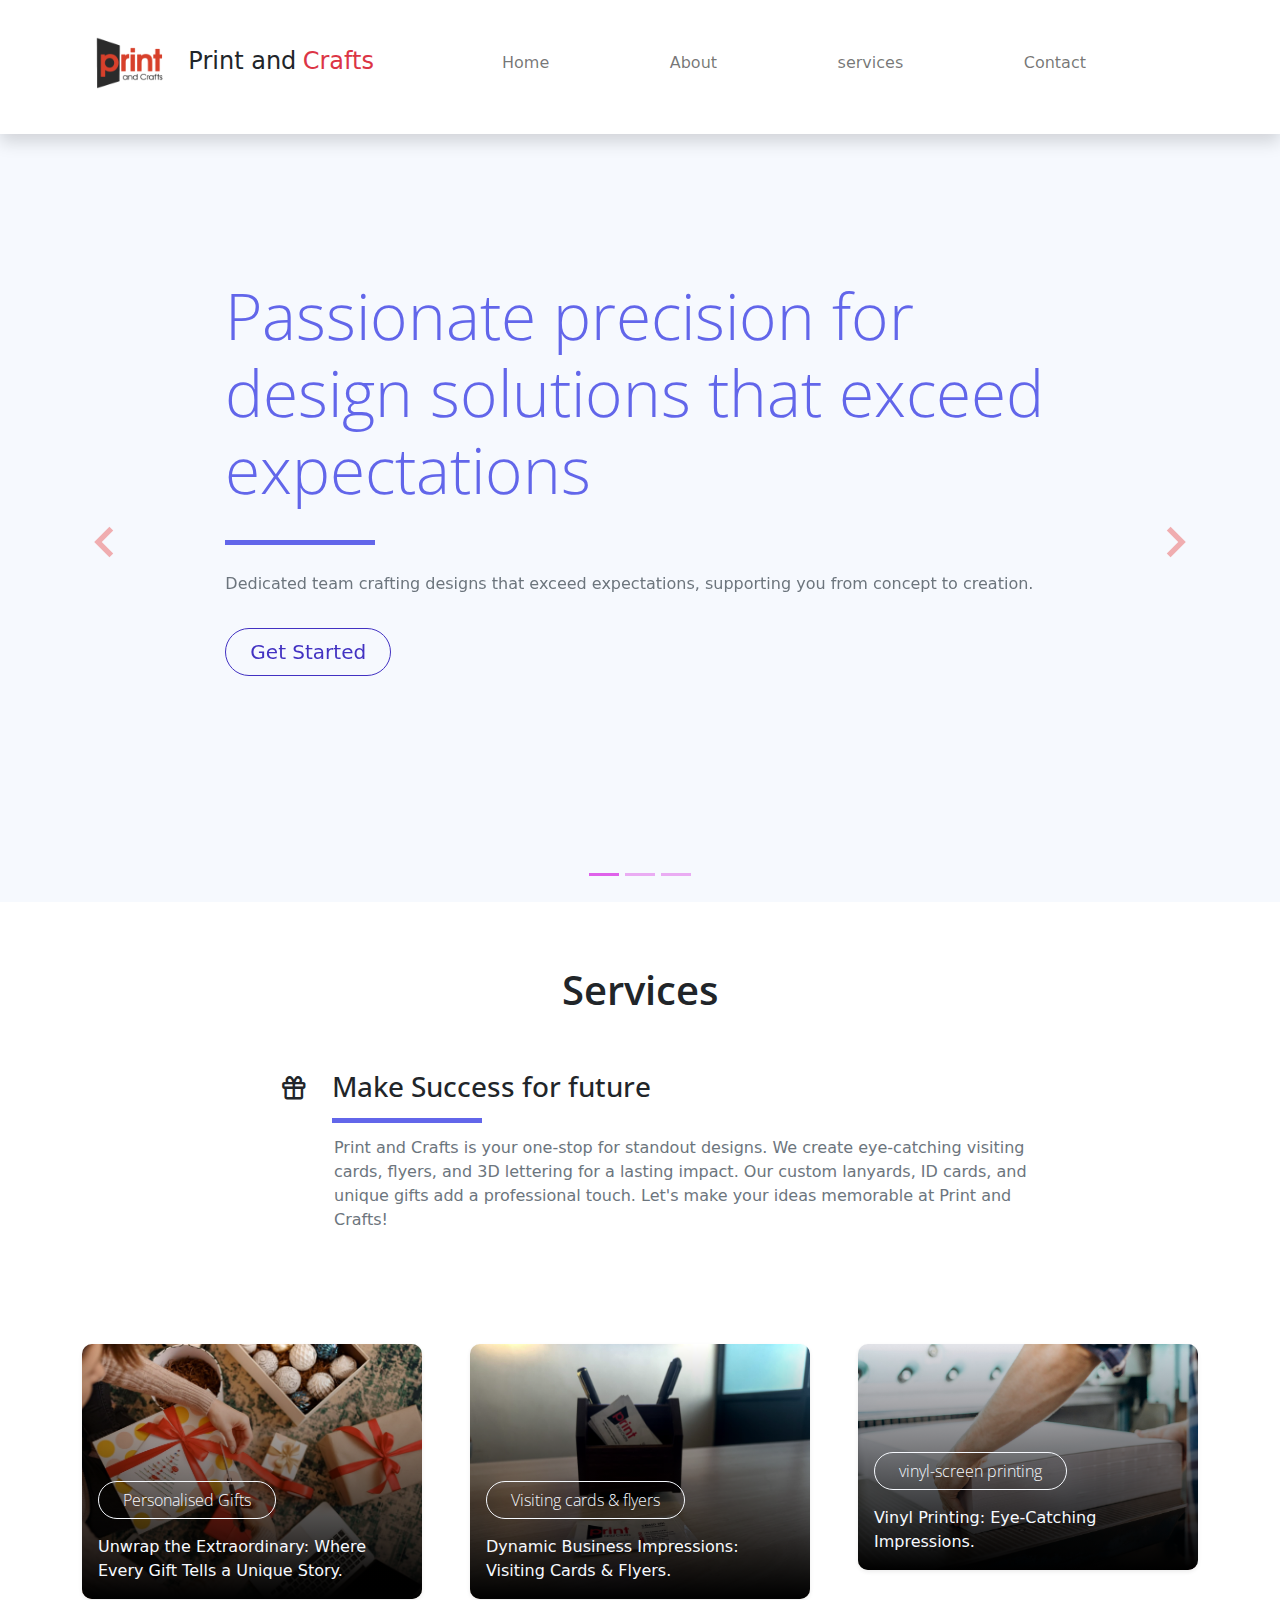
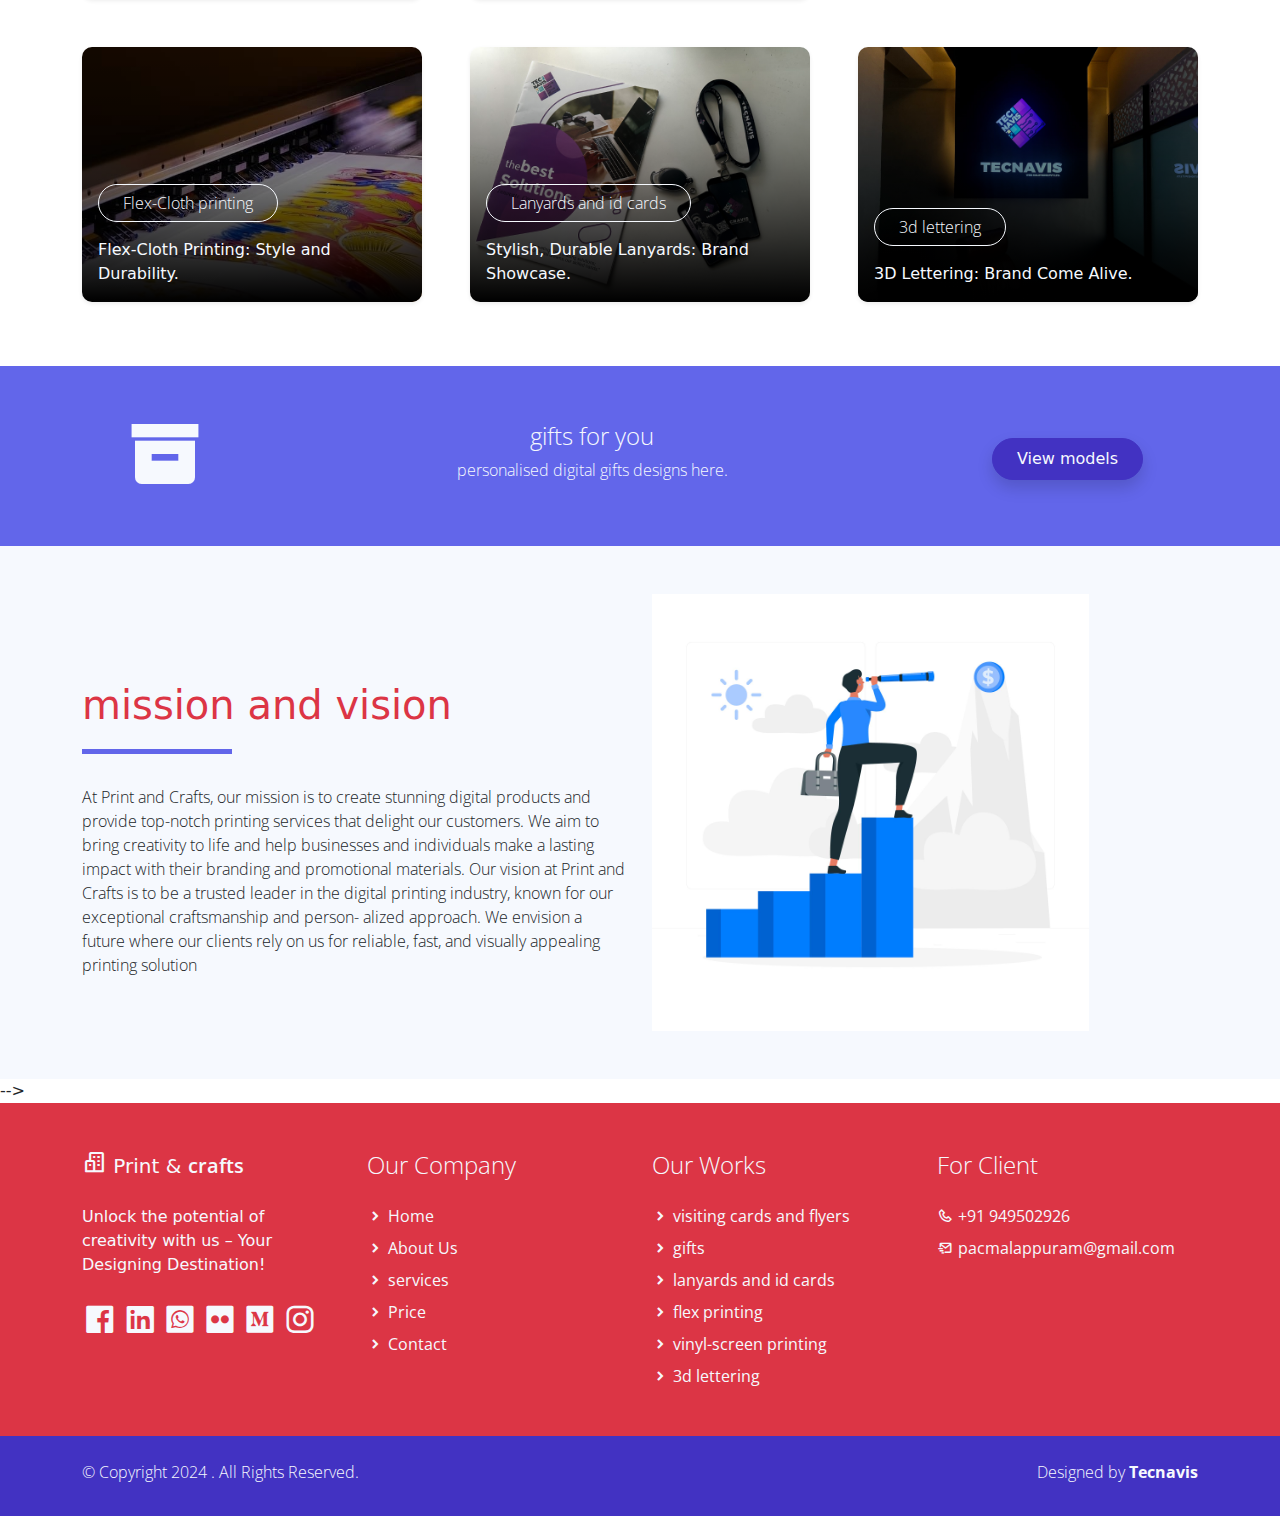
==== index.html @ a83382e6 "editz" ====
<!DOCTYPE html>
<html lang="en">

<head>
    <title>Purple Buzz HTML Template with Bootstrap 5 Beta 1</title>
    <meta charset="utf-8">
    <meta name="viewport" content="width=device-width, initial-scale=1">
    <link rel="apple-touch-icon" href="assets/img/apple-icon.png">
    <link rel="shortcut icon" type="image/x-icon" href="assets/img/favicon.ico">
    <!-- Load Require CSS -->
    <link href="assets/css/bootstrap.min.css" rel="stylesheet">
    <!-- Font CSS -->
    <link href="assets/css/boxicon.min.css" rel="stylesheet">
    <link href="https://fonts.googleapis.com/css2?family=Open+Sans:wght@300;400;600&display=swap" rel="stylesheet">
    <!-- Load Tempalte CSS -->
    <link rel="stylesheet" href="assets/css/templatemo.css">
    <!-- Custom CSS -->
    <link rel="stylesheet" href="assets/css/custom.css">
<!--
    
TemplateMo 561 Purple Buzz

https://templatemo.com/tm-561-purple-buzz

-->
</head>

<body>
    <!-- Header -->
    <nav id="main_nav" class="navbar navbar-expand-lg navbar-light bg-white shadow">
        <div class="container d-flex justify-content-between align-items-center">
            <a class="navbar-brand h1" href="index.html">
                <img src="./assets/img/logopc.png" width="100px">
                <span class="text-dark h4">Print and</span> <span class="text-danger h4">Crafts</span>
            </a>
            <button class="navbar-toggler border-0" type="button" data-bs-toggle="collapse" data-bs-target="#navbar-toggler-success" aria-controls="navbarSupportedContent" aria-expanded="false" aria-label="Toggle navigation">
                <span class="navbar-toggler-icon"></span>
            </button>

            <div class="align-self-center collapse navbar-collapse flex-fill  d-lg-flex justify-content-lg-between" id="navbar-toggler-success">
                <div class="flex-fill mx-xl-5 mb-2">
                    <ul class="nav navbar-nav d-flex justify-content-between mx-xl-5 text-center text-dark">
                        <li class="nav-item">
                            <a class="nav-link btn-outline-primary rounded-pill px-3" href="index.html">Home</a>
                        </li>
                        <li class="nav-item">
                            <a class="nav-link btn-outline-primary rounded-pill px-3" href="about.html">About</a>
                        </li>
                        <li class="nav-item">
                            <a class="nav-link btn-outline-primary rounded-pill px-3" href="work.html">services</a>
                        </li>
                        <!-- <li class="nav-item">
                            <a class="nav-link btn-outline-primary rounded-pill px-3" href="pricing.html">Pricing</a>
                        </li> -->
                        <li class="nav-item">
                            <a class="nav-link btn-outline-primary rounded-pill px-3" href="contact.html">Contact</a>
                        </li>
                    </ul>
                </div>
                <!-- <div class="navbar align-self-center d-flex">
                    <a class="nav-link" href="#"><i class='bx bx-bell bx-sm bx-tada-hover text-danger'></i></a>
                    <a class="nav-link" href="#"><i class='bx bx-cog bx-sm text-danger'></i></a>
                    <a class="nav-link" href="#"><i class='bx bx-user-circle bx-sm text-danger'></i></a>
                </div> -->
            </div>
        </div>
    </nav>
    <!-- Close Header -->


    <!-- Start Banner Hero -->
    <div class="banner-wrapper bg-light">
        <div id="index_banner" class="banner-vertical-center-index container-fluid pt-5">

            <!-- Start slider -->
            <div id="carouselExampleIndicators" class="carousel slide" data-bs-ride="carousel">
                <ol class="carousel-indicators">
                    <li data-bs-target="#carouselExampleIndicators" data-bs-slide-to="0" class="active"></li>
                    <li data-bs-target="#carouselExampleIndicators" data-bs-slide-to="1"></li>
                    <li data-bs-target="#carouselExampleIndicators" data-bs-slide-to="2"></li>
                </ol>
                <div class="carousel-inner">
                    <div class="carousel-item active">

                        <div class="py-5 row d-flex align-items-center">
                            <div class="banner-content col-lg-8 col-8 offset-2 m-lg-auto text-left py-5 pb-5">
                                <h1 class="banner-heading h1 text-secondary display-3 mb-0 pb-5 mx-0 px-0 light-300 typo-space-line">
                                    Passionate precision for design solutions that exceed expectations                              </h1>
                                <p class="banner-body text-muted py-3 mx-0 px-0">

                                    Dedicated team crafting designs that exceed expectations, supporting you from concept to creation.                              </p>
                                <a class="banner-button btn rounded-pill btn-outline-primary btn-lg px-4" href="#" role="button">Get Started</a>
                            </div>
                        </div>

                    </div>
                    <div class="carousel-item">

                        <div class="py-5 row d-flex align-items-center">
                            <div class="banner-content col-lg-8 col-8 offset-2 m-lg-auto text-left py-5 pb-5">
                                <h1 class="banner-heading h1 text-secondary display-3 mb-0 pb-3 mx-0 px-0 light-300">
                                    Welcome to Print and Crafts – Where Creativity Meets Precision!                                </h1>
                                <p class="banner-body text-muted py-3">
                                    Print and Crafts crafts visually appealing designs, including business essentials and unique items, with a touch of craftsmanship.
                                </p>
                                <a class="banner-button btn rounded-pill btn-outline-primary btn-lg px-4" href="#" role="button">Get Started</a>
                            </div>
                        </div>

                    </div>
                    <div class="carousel-item">

                        <div class="py-5 row d-flex align-items-center">
                            <div class="banner-content col-lg-8 col-8 offset-2 m-lg-auto text-left py-5 pb-5">
                                <h1 class="banner-heading h1 text-secondary display-3 mb-0 pb-3 mx-0 px-0 light-300">
                                    Unlock the potential of creativity with us – Your Designing Destination!                                </h1>
                                <p class="banner-body text-muted py-3">


                                    Step into a world of dimension with our stunning 3D lettering designs. Transform your signage and branding into works of art that capture attention.
                                    
                                </p>
                                <a class="banner-button btn rounded-pill btn-outline-primary btn-lg px-4" href="#" role="button">Get Started</a>
                            </div>
                        </div>

                    </div>
                </div>
                <a class="carousel-control-prev text-decoration-none" href="#carouselExampleIndicators" role="button" data-bs-slide="prev">
                    <i class='bx bx-chevron-left'></i>
                    <span class="visually-hidden">Previous</span>
                </a>
                <a class="carousel-control-next text-decoration-none" href="#carouselExampleIndicators" role="button" data-bs-slide="next">
                    <i class='bx bx-chevron-right'></i>
                    <span class="visually-hidden">Next</span>
                </a>
            </div>
            <!-- End slider -->

        </div>
    </div>
    <!-- End Banner Hero -->



    <!-- Start Service -->
    <section class="service-wrapper py-3">
        <div class="container-fluid pb-3">
            <div class="row">
                <h2 class="h2 text-center col-12 py-5 semi-bold-600">Services</h2>
                <div class="service-header col-2 col-lg-3 text-end light-300">
                    <i class='bx bx-gift h3 mt-1'></i>
                </div>
                <div class="service-heading col-10 col-lg-9 text-start float-end light-300">
                    <h2 class="h3 pb-4 typo-space-line">Make Success for future</h2>
                </div>
            </div>
            <p class="service-footer col-10 offset-2 col-lg-9 offset-lg-3 text-start pb-3 text-muted px-2">
                Print and Crafts is your one-stop for standout designs. We create eye-catching visiting cards, flyers, and 3D lettering for a lasting impact. Our custom
                 lanyards, ID cards, and unique gifts add a professional touch. Let's make your ideas memorable at Print and Crafts!
            </p>
        </div>

        <!-- <div class="service-tag py-5 bg-secondary">
            <div class="col-md-12">
                <ul class="nav d-flex justify-content-center">
                    <li class="nav-item mx-lg-4">
                        <a class="filter-btn nav-link btn-outline-primary active shadow rounded-pill text-light px-4 light-300 bg-danger" href="#" data-filter=".project">All</a>
                    </li>
                    <li class="nav-item mx-lg-4">
                        <a class="filter-btn nav-link btn-outline-primary rounded-pill text-light px-4 light-300" href="#" data-filter=".graphic">Graphics</a>
                    </li>
                    <li class="filter-btn nav-item mx-lg-4">
                        <a class="filter-btn nav-link btn-outline-primary rounded-pill text-light px-4 light-300" href="#" data-filter=".ui">UI/UX</a>
                    </li>
                    <li class="nav-item mx-lg-4">
                        <a class="filter-btn nav-link btn-outline-primary rounded-pill text-light px-4 light-300" href="#" data-filter=".branding">Branding</a>
                    </li>
                </ul>
            </div>
        </div> -->

    </section>

    <section class="container overflow-hidden py-5">
        <div class="row gx-5 gx-sm-3 gx-lg-5 gy-lg-5 gy-3 pb-3 projects">

            <!-- Start Recent Work -->
            <div class="col-xl-4 col-md-4 col-sm-6 project ui graphic">
                <a href="work.html" class="service-work card border-0 text-white shadow-sm overflow-hidden mx-5 m-sm-0">
                    <img class="card-img" src="./assets/img/gift (1).jpeg" alt="Card image">
                    <div class="service-work-vertical card-img-overlay d-flex align-items-end">
                        <div class="service-work-content text-left text-light">
                            <span class="btn btn-outline-light rounded-pill mb-lg-3 px-lg-4 light-300">Personalised Gifts</span>
                            <p class="card-text">
                                Unwrap the Extraordinary: Where Every Gift Tells a Unique Story.</p>
                        </div>
                    </div>
                </a>
            </div>
            
            <!-- End Recent Work -->

            <!-- Start Recent Work -->
            <div class="col-xl-4 col-md-4 col-sm-6 project ui graphic">
                <a href="work.html" class="service-work card border-0 text-white shadow-sm overflow-hidden mx-5 m-sm-0">
                    <img class="card-img" src="assets/img/abcd (1).jpeg" alt="Card image">
                    <div class="service-work-vertical card-img-overlay d-flex align-items-end">
                        <div class="service-work-content text-left text-light">
                            <span class="btn btn-outline-light rounded-pill mb-lg-3 px-lg-4 light-300">Visiting cards & flyers</span>
                            <p class="card-text">Dynamic Business Impressions: Visiting Cards & Flyers.</p>
                        </div>
                    </div>
                </a>
            </div>
            <!-- End Recent Work -->

            <!-- Start Recent Work -->
            <!-- End Recent Work -->

            <!-- Start Recent Work -->
            <div class="col-xl-4 col-md-4 col-sm-6 project ui graphic">
                <a href="work.html" class="service-work card border-0 text-white shadow-sm overflow-hidden mx-5 m-sm-0">
                    <img class="card-img" src="assets/img/man-working-printing-house-with-paper-paints.jpg" alt="Card image">
                    <div class="service-work-vertical card-img-overlay d-flex align-items-end">
                        <div class="service-work-content text-left text-light">
                            <span class="btn btn-outline-light rounded-pill mb-lg-3 px-lg-4 light-300">vinyl-screen printing</span>
                            <p class="card-text">Vinyl Printing: Eye-Catching Impressions.</p>
                        </div>
                    </div>
                </a>
            </div><!-- End Recent Work -->

            <!-- Start Recent Work -->
            <!-- <div class="col-xl-4 col-md-4 col-sm-6 project ui graphic">
                <a href="#" class="service-work card border-0 text-white shadow-sm overflow-hidden mx-5 m-sm-0">
                    <img class="card-img" src="./assets/img/services-05.jpg" alt="Card image">
                    <div class="service-work-vertical card-img-overlay d-flex align-items-end">
                        <div class="service-work-content text-left text-light">
                            <span class="btn btn-outline-light rounded-pill mb-lg-3 px-lg-4 light-300">Digtal Marketing</span>
                            <p class="card-text">Lorem ipsum dolor sit amet, consectetur adipisicing</p>
                        </div>
                    </div>
                </a>
            </div>End Recent Work -->

            <!-- Start Recent Work -->
            <div class="col-xl-4 col-md-4 col-sm-6 project branding">
                <a href="work.html" class="service-work card border-0 text-white shadow-sm overflow-hidden mx-5 m-sm-0">
                    <img class="card-img" src="./assets/img/gift (2).jpeg" alt="Card image">
                    <div class="service-work-vertical card-img-overlay d-flex align-items-end">
                        <div class="service-work-content text-left text-light">
                            <span class="btn btn-outline-light rounded-pill mb-lg-3 px-lg-4 light-300">Flex-Cloth printing</span>
                            <p class="card-text">Flex-Cloth Printing: Style and Durability.</p>
                        </div>
                    </div>
                </a>
            </div><!-- End Recent Work -->

            <!-- Start Recent Work -->
            <div class="col-xl-4 col-md-4 col-sm-6 project branding">
                <a href="work.html" class="service-work card border-0 text-white shadow-sm overflow-hidden mx-5 m-sm-0">
                    <img class="card-img" src="assets/img/abcd (3).jpeg" alt="Card image">
                    <div class="service-work-vertical card-img-overlay d-flex align-items-end">
                        <div class="service-work-content text-left text-light">
                            <span class="btn btn-outline-light rounded-pill mb-lg-3 px-lg-4 light-300">Lanyards and id cards</span>
                            <p class="card-text">Stylish, Durable Lanyards: Brand Showcase.</p>
                        </div>
                    </div>
                </a>
            </div><!-- End Recent Work -->

            <!-- Start Recent Work -->
            <div class="col-xl-4 col-md-4 col-sm-6 project ui graphic branding">
                <a href="work.html" class="service-work card border-0 text-white shadow-sm overflow-hidden mx-5 m-sm-0">
                    <img class="card-img" src="./assets/img/abcd (2).jpeg" alt="Card image">
                    <div class="service-work-vertical card-img-overlay d-flex align-items-end">
                        <div class="service-work-content text-left text-light">
                            <span class="btn btn-outline-light rounded-pill mb-lg-3 px-lg-4 light-300">3d lettering</span>
                            <p class="card-text">3D Lettering: Brand Come Alive.</p>
                        </div>
                    </div>
                </a>
            </div><!-- End Recent Work -->

        </div>
    </section>
    <!-- End Service -->






    <!-- Start View Work -->
  <section class="bg-secondary">
        <div class="container py-5">
            <div class="row d-flex justify-content-center text-center">
                <div class="col-lg-2 col-12 text-light align-items-center">
           
                    <i class='display-1 bx bxs-box bx-lg'></i>
                </div>
                <div class="col-lg-7 col-12 text-light pt-2">
                    <h3 class="h4 light-300">gifts for you</h3>
                    <p class="light-300">personalised digital gifts designs here.</p>
                </div>
                <div class="col-lg-3 col-12 pt-4">
                    <a href="#" class="btn btn-primary rounded-pill btn-block shadow px-4 py-2">View models</a>
                </div>
            </div>
        </div>
    </section>
    
 <!-- Start Banner Hero -->
 <section class="bg-light w-100">
    <div class="container">
        <div class="row d-flex align-items-center py-5">
            <div class="col-lg-6 text-start">
                <h1 class="h2 py-5 text-danger typo-space-line">mission and vision</h1>
                <p class="light-300">
                    At Print and Crafts, our mission is to create stunning digital products and provide top-notch printing services that delight our customers.
                    We aim to bring creativity to life and help businesses and individuals make a lasting impact with their branding and promotional materials.
                    Our vision at Print and Crafts is to be a trusted leader in the digital printing industry, known for our exceptional craftsmanship and person-
                    alized approach. We envision a future where our clients rely on us for reliable, fast, and visually appealing printing solution                </p>
            </div>
            <div class="col-lg-6">
                <img src="./assets/img/5899209.jpg" width="80%">
            </div>
        </div>
    </div>
</section>
<!-- End Banner Hero -->

    <!-- Start Recent Work
    <section class="py-5 mb-5">
        <div class="container">
            <div class="recent-work-header row text-center pb-5">
                <h2 class="col-md-6 m-auto h2 semi-bold-600 py-5">Recent Works</h2>
            </div>
            <div class="row gy-5 g-lg-5 mb-4">

                <!-- Start Recent Work -->
                <!-- <div class="col-md-4 mb-3">
                    <a href="#" class="recent-work card border-0 shadow-lg overflow-hidden">
                        <img class="recent-work-img card-img" src="./assets/img/recent-work-01.jpg" alt="Card image">
                        <div class="recent-work-vertical card-img-overlay d-flex align-items-end">
                            <div class="recent-work-content text-start mb-3 ml-3 text-dark">
                                <h3 class="card-title light-300">Social Media</h3>
                                <p class="card-text">Ullamco laboris nisi ut aliquip ex</p>
                            </div>
                        </div>
                    </a>
                </div>End Recent Work --> -->

                <!-- Start Recent Work -->
                <!-- <div class="col-md-4 mb-3">
                    <a href="#" class="recent-work card border-0 shadow-lg overflow-hidden">
                        <img class="recent-work-img card-img" src="./assets/img/recent-work-02.jpg" alt="Card image">
                        <div class="recent-work-vertical card-img-overlay d-flex align-items-end">
                            <div class="recent-work-content text-start mb-3 ml-3 text-dark">
                                <h3 class="card-title light-300">Web Marketing</h3>
                                <p class="card-text">Psum officia anim id est laborum.</p>
                            </div>
                        </div>
                    </a>
                </div>End Recent Work -->

                <!-- Start Recent Work -->
                <!-- <div class="col-md-4 mb-3">
                    <a href="#" class="recent-work card border-0 shadow-lg overflow-hidden">
                        <img class="recent-work-img card-img" src="./assets/img/recent-work-03.jpg" alt="Card image">
                        <div class="recent-work-vertical card-img-overlay d-flex align-items-end">
                            <div class="recent-work-content text-start mb-3 ml-3 text-dark">
                                <h3 class="card-title light-300">R & D</h3>
                                <p class="card-text">Sum dolor sit consencutur</p>
                            </div>
                        </div>
                    </a>
                </div>End Recent Work -->

                <!-- Start Recent Work -->
                <!-- <div class="col-md-4 mb-3">
                    <a href="#" class="recent-work card border-0 shadow-lg overflow-hidden">
                        <img class="recent-work-img card-img" src="./assets/img/recent-work-04.jpg" alt="Card image">
                        <div class="recent-work-vertical card-img-overlay d-flex align-items-end">
                            <div class="recent-work-content text-start mb-3 ml-3 text-dark">
                                <h3 class="card-title light-300">Public Relation</h3>
                                <p class="card-text">Lorem ipsum dolor sit amet</p>
                            </div>
                        </div>
                    </a>
                </div>End Recent Work -->

                <!-- Start Recent Work -->
                <!-- <div class="col-md-4 mb-3">
                    <a href="#" class="recent-work card border-0 shadow-lg overflow-hidden">
                        <img class="recent-work-img card-img" src="./assets/img/recent-work-05.jpg" alt="Card image">
                        <div class="recent-work-vertical card-img-overlay d-flex align-items-end">
                            <div class="recent-work-content text-start mb-3 ml-3 text-dark">
                                <h3 class="card-title light-300">Branding</h3>
                                <p class="card-text">Put enim ad minim veniam</p>
                            </div>
                        </div>
                    </a>
                </div><!-- End Recent Work -->

                <!-- Start Recent Work -->
                <!-- <div class="col-md-4 mb-3">
                    <a href="#" class="recent-work card border-0 shadow-lg overflow-hidden">
                        <img class="recent-work-img card-img" src="./assets/img/recent-work-06.jpg" alt="Card image">
                        <div class="recent-work-vertical card-img-overlay d-flex align-items-end">
                            <div class="recent-work-content text-start mb-3 ml-3 text-dark">
                                <h3 class="card-title light-300">Creative Design</h3>
                                <p class="card-text">Mollit anim id est laborum.</p>
                            </div>
                        </div>
                    </a>
                </div>End Recent Work -->

            </div>
        </div>
    </section> 
    <!-- End Recent Work -->



    <!-- Start Footer -->
    <footer class="bg-danger pt-4">
        <div class="container">
            <div class="row py-4">

                <div class="col-lg-3 col-12 align-left">
                    <a class="navbar-brand" href="index.html">
                        <i class='bx bx-buildings bx-sm text-light'></i>
                        <span class="text-light h5">Print &</span> <span class="text-light h5 semi-bold-600">crafts</span>
                    </a>
                    <p class="text-light my-lg-4 my-2">
                      
Unlock the potential of creativity with us – Your Designing Destination!
                    </p>
                    <ul class="list-inline footer-icons light-300">
                        <li class="list-inline-item m-0">
                            <a class="text-light" target="_blank" href="http://facebook.com/">
                                <i class='bx bxl-facebook-square bx-md'></i>
                            </a>
                        </li>
                        <li class="list-inline-item m-0">
                            <a class="text-light" target="_blank" href="https://www.linkedin.com/">
                                <i class='bx bxl-linkedin-square bx-md'></i>
                            </a>
                        </li>
                        <li class="list-inline-item m-0">
                            <a class="text-light" target="_blank" href="https://www.whatsapp.com/">
                                <i class='bx bxl-whatsapp-square bx-md'></i>
                            </a>
                        </li>
                        <li class="list-inline-item m-0">
                            <a class="text-light" target="_blank" href="https://www.flickr.com/">
                                <i class='bx bxl-flickr-square bx-md'></i>
                            </a>
                        </li>
                        <li class="list-inline-item m-0">
                            <a class="text-light" target="_blank" href="https://www.medium.com/">
                                <i class='bx bxl-medium-square bx-md' ></i>
                            </a>
                        </li>
                        <li class="list-inline-item m-0">
                            <a class="text-light" target="_blank" href="https://www.instagram.com/printandcrafts9495?igsh=MTloOHhqdGtsdGpubg==">
                                <i class='bx bxl-instagram bx-md'></i>
                            </a>
                        </li>
                    </ul>
                </div>

                <div class="col-lg-3 col-md-4 my-sm-0 mt-4">
                    <h3 class="h4 pb-lg-3 text-light light-300">Our Company</h2>
                        <ul class="list-unstyled text-light light-300">
                            <li class="pb-2">
                                <i class='bx-fw bx bxs-chevron-right bx-xs'></i><a class="text-decoration-none text-light" href="index.html">Home</a>
                            </li>
                            <li class="pb-2">
                                <i class='bx-fw bx bxs-chevron-right bx-xs'></i><a class="text-decoration-none text-light py-1" href="about.html">About Us</a>
                            </li>
                            <li class="pb-2">
                                <i class='bx-fw bx bxs-chevron-right bx-xs'></i><a class="text-decoration-none text-light py-1" href="work.html">services</a>
                            </li>
                            <li class="pb-2">
                                <i class='bx-fw bx bxs-chevron-right bx-xs'></i></i><a class="text-decoration-none text-light py-1" href="pricing.html">Price</a>
                            </li>
                            <li class="pb-2">
                                <i class='bx-fw bx bxs-chevron-right bx-xs'></i><a class="text-decoration-none text-light py-1" href="contact.html">Contact</a>
                            </li>
                        </ul>
                </div>

                <div class="col-lg-3 col-md-4 my-sm-0 mt-4">
                    <h2 class="h4 pb-lg-3 text-light light-300">Our Works</h2>
                    <ul class="list-unstyled text-light light-300">
                        <li class="pb-2">
                            <i class='bx-fw bx bxs-chevron-right bx-xs'></i><a class="text-decoration-none text-light py-1" href="#">visiting cards and flyers</a>
                        </li>
                        <li class="pb-2">
                            <i class='bx-fw bx bxs-chevron-right bx-xs'></i><a class="text-decoration-none text-light py-1" href="#">gifts </a>
                        </li>
                        <li class="pb-2">
                            <i class='bx-fw bx bxs-chevron-right bx-xs'></i><a class="text-decoration-none text-light py-1" href="#">lanyards and id cards</a>
                        </li>
                        <li class="pb-2">
                            <i class='bx-fw bx bxs-chevron-right bx-xs'></i><a class="text-decoration-none text-light py-1" href="#">flex printing</a>
                        </li>
                        <li class="pb-2">
                            <i class='bx-fw bx bxs-chevron-right bx-xs'></i><a class="text-decoration-none text-light py-1" href="#">vinyl-screen printing</a>
                        </li>
                        <li class="pb-2">
                            <i class='bx-fw bx bxs-chevron-right bx-xs'></i><a class="text-decoration-none text-light py-1" href="#">3d lettering</a>
                        </li>
                    </ul>
                </div>

                <div class="col-lg-3 col-md-4 my-sm-0 mt-4">
                    <h2 class="h4 pb-lg-3 text-light light-300">For Client</h2>
                    <ul class="list-unstyled text-light light-300">
                        <li class="pb-2">
                            <i class='bx-fw bx bx-phone bx-xs'></i><a class="text-decoration-none text-light py-1" href="tel:010-020-0340">+91 949502926</a>
                        </li>
                        <li class="pb-2">
                            <i class='bx-fw bx bx-mail-send bx-xs'></i><a class="text-decoration-none text-light py-1" href="mailto:info@company.com">pacmalappuram@gmail.com</a>
                        </li>
                    </ul>
                </div>

            </div>
        </div>

        <div class="w-100 bg-primary py-3">
            <div class="container">
                <div class="row pt-2">
                    <div class="col-lg-6 col-sm-12">
                        <p class="text-lg-start text-center text-light light-300">
                            © Copyright 2024 . All Rights Reserved.
                        </p>
                    </div>
                    <div class="col-lg-6 col-sm-12">
                        <p class="text-lg-end text-center text-light light-300">
                            Designed by <a rel="sponsored" class="text-decoration-none text-light" href="https://www.tecnavis.com/" target="_blank"><strong>Tecnavis</strong></a>
                        </p>
                    </div>
                </div>
            </div>
        </div>

    </footer>
    <!-- End Footer -->


    <!-- Bootstrap -->
    <script src="assets/js/bootstrap.bundle.min.js"></script>
    <!-- Load jQuery require for isotope -->
    <script src="assets/js/jquery.min.js"></script>
    <!-- Isotope -->
    <script src="assets/js/isotope.pkgd.js"></script>
    <!-- Page Script -->
    <script>
        $(window).load(function() {
            // init Isotope
            var $projects = $('.projects').isotope({
                itemSelector: '.project',
                layoutMode: 'fitRows'
            });
            $(".filter-btn").click(function() {
                var data_filter = $(this).attr("data-filter");
                $projects.isotope({
                    filter: data_filter
                });
                $(".filter-btn").removeClass("active");
                $(".filter-btn").removeClass("shadow");
                $(this).addClass("active");
                $(this).addClass("shadow");
                return false;
            });
        });
    </script>
    <!-- Templatemo -->
    <script src="assets/js/templatemo.js"></script>
    <!-- Custom -->
    <script src="assets/js/custom.js"></script>

</body>

</html>
---- assets/css/boxicon.min.css ----
@font-face{font-family:'boxicons';font-weight:normal;font-style:normal;src:url('../fonts/boxicons.eot');src:url('../fonts/boxicons.eot') format('embedded-opentype'),url('../fonts/boxicons.woff2') format('woff2'),url('../fonts/boxicons.woff') format('woff'),url('../fonts/boxicons.ttf') format('truetype'),url('../fonts/boxicons.svg?#boxicons') format('svg')}.bx{font-family:'boxicons'!important;font-weight:normal;font-style:normal;font-variant:normal;line-height:1;display:inline-block;text-transform:none;speak:none;-webkit-font-smoothing:antialiased;-moz-osx-font-smoothing:grayscale}.bx-ul{margin-left:2em;padding-left:0;list-style:none}.bx-ul>li{position:relative}.bx-ul .bx{font-size:inherit;line-height:inherit;position:absolute;left:-2em;width:2em;text-align:center}@-webkit-keyframes spin{0%{-webkit-transform:rotate(0);transform:rotate(0)}100%{-webkit-transform:rotate(359deg);transform:rotate(359deg)}}@keyframes spin{0%{-webkit-transform:rotate(0);transform:rotate(0)}100%{-webkit-transform:rotate(359deg);transform:rotate(359deg)}}@-webkit-keyframes burst{0%{-webkit-transform:scale(1);transform:scale(1);opacity:1}90%{-webkit-transform:scale(1.5);transform:scale(1.5);opacity:0}}@keyframes burst{0%{-webkit-transform:scale(1);transform:scale(1);opacity:1}90%{-webkit-transform:scale(1.5);transform:scale(1.5);opacity:0}}@-webkit-keyframes flashing{0%{opacity:1}45%{opacity:0}90%{opacity:1}}@keyframes flashing{0%{opacity:1}45%{opacity:0}90%{opacity:1}}@-webkit-keyframes fade-left{0%{-webkit-transform:translateX(0);transform:translateX(0);opacity:1}75%{-webkit-transform:translateX(-20px);transform:translateX(-20px);opacity:0}}@keyframes fade-left{0%{-webkit-transform:translateX(0);transform:translateX(0);opacity:1}75%{-webkit-transform:translateX(-20px);transform:translateX(-20px);opacity:0}}@-webkit-keyframes fade-right{0%{-webkit-transform:translateX(0);transform:translateX(0);opacity:1}75%{-webkit-transform:translateX(20px);transform:translateX(20px);opacity:0}}@keyframes fade-right{0%{-webkit-transform:translateX(0);transform:translateX(0);opacity:1}75%{-webkit-transform:translateX(20px);transform:translateX(20px);opacity:0}}@-webkit-keyframes fade-up{0%{-webkit-transform:translateY(0);transform:translateY(0);opacity:1}75%{-webkit-transform:translateY(-20px);transform:translateY(-20px);opacity:0}}@keyframes fade-up{0%{-webkit-transform:translateY(0);transform:translateY(0);opacity:1}75%{-webkit-transform:translateY(-20px);transform:translateY(-20px);opacity:0}}@-webkit-keyframes fade-down{0%{-webkit-transform:translateY(0);transform:translateY(0);opacity:1}75%{-webkit-transform:translateY(20px);transform:translateY(20px);opacity:0}}@keyframes fade-down{0%{-webkit-transform:translateY(0);transform:translateY(0);opacity:1}75%{-webkit-transform:translateY(20px);transform:translateY(20px);opacity:0}}@-webkit-keyframes tada{from{-webkit-transform:scale3d(1,1,1);transform:scale3d(1,1,1)}10%,20%{-webkit-transform:scale3d(.95,.95,.95) rotate3d(0,0,1,-10deg);transform:scale3d(.95,.95,.95) rotate3d(0,0,1,-10deg)}30%,50%,70%,90%{-webkit-transform:scale3d(1,1,1) rotate3d(0,0,1,10deg);transform:scale3d(1,1,1) rotate3d(0,0,1,10deg)}40%,60%,80%{-webkit-transform:scale3d(1,1,1) rotate3d(0,0,1,-10deg);transform:scale3d(1,1,1) rotate3d(0,0,1,-10deg)}to{-webkit-transform:scale3d(1,1,1);transform:scale3d(1,1,1)}}@keyframes tada{from{-webkit-transform:scale3d(1,1,1);transform:scale3d(1,1,1)}10%,20%{-webkit-transform:scale3d(.95,.95,.95) rotate3d(0,0,1,-10deg);transform:scale3d(.95,.95,.95) rotate3d(0,0,1,-10deg)}30%,50%,70%,90%{-webkit-transform:scale3d(1,1,1) rotate3d(0,0,1,10deg);transform:scale3d(1,1,1) rotate3d(0,0,1,10deg)}40%,60%,80%{-webkit-transform:rotate3d(0,0,1,-10deg);transform:rotate3d(0,0,1,-10deg)}to{-webkit-transform:scale3d(1,1,1);transform:scale3d(1,1,1)}}.bx-spin{-webkit-animation:spin 2s linear infinite;animation:spin 2s linear infinite}.bx-spin-hover:hover{-webkit-animation:spin 2s linear infinite;animation:spin 2s linear infinite}.bx-tada{-webkit-animation:tada 1.5s ease infinite;animation:tada 1.5s ease infinite}.bx-tada-hover:hover{-webkit-animation:tada 1.5s ease infinite;animation:tada 1.5s ease infinite}.bx-flashing{-webkit-animation:flashing 1.5s infinite linear;animation:flashing 1.5s infinite linear}.bx-flashing-hover:hover{-webkit-animation:flashing 1.5s infinite linear;animation:flashing 1.5s infinite linear}.bx-burst{-webkit-animation:burst 1.5s infinite linear;animation:burst 1.5s infinite linear}.bx-burst-hover:hover{-webkit-animation:burst 1.5s infinite linear;animation:burst 1.5s infinite linear}.bx-fade-up{-webkit-animation:fade-up 1.5s infinite linear;animation:fade-up 1.5s infinite linear}.bx-fade-up-hover:hover{-webkit-animation:fade-up 1.5s infinite linear;animation:fade-up 1.5s infinite linear}.bx-fade-down{-webkit-animation:fade-down 1.5s infinite linear;animation:fade-down 1.5s infinite linear}.bx-fade-down-hover:hover{-webkit-animation:fade-down 1.5s infinite linear;animation:fade-down 1.5s infinite linear}.bx-fade-left{-webkit-animation:fade-left 1.5s infinite linear;animation:fade-left 1.5s infinite linear}.bx-fade-left-hover:hover{-webkit-animation:fade-left 1.5s infinite linear;animation:fade-left 1.5s infinite linear}.bx-fade-right{-webkit-animation:fade-right 1.5s infinite linear;animation:fade-right 1.5s infinite linear}.bx-fade-right-hover:hover{-webkit-animation:fade-right 1.5s infinite linear;animation:fade-right 1.5s infinite linear}.bx-xs{font-size:1rem!important}.bx-sm{font-size:1.55rem!important}.bx-md{font-size:2.25rem!important}.bx-fw{font-size:1.2857142857em;line-height:.8em;width:1.2857142857em;height:.8em;margin-top:-.2em!important;vertical-align:middle}.bx-lg{font-size:3.0!important}.bx-pull-left{float:left;margin-right:.3em!important}.bx-pull-right{float:right;margin-left:.3em!important}.bx-rotate-90{transform:rotate(90deg);-ms-filter:'progid:DXImageTransform.Microsoft.BasicImage(rotation=1)'}.bx-rotate-180{transform:rotate(180deg);-ms-filter:'progid:DXImageTransform.Microsoft.BasicImage(rotation=2)'}.bx-rotate-270{transform:rotate(270deg);-ms-filter:'progid:DXImageTransform.Microsoft.BasicImage(rotation=3)'}.bx-flip-horizontal{transform:scaleX(-1);-ms-filter:'progid:DXImageTransform.Microsoft.BasicImage(rotation=0,mirror=1)'}.bx-flip-vertical{transform:scaleY(-1);-ms-filter:'progid:DXImageTransform.Microsoft.BasicImage(rotation=2,mirror=1)'}.bx-border{padding:.25em;border:.07em solid rgba(0,0,0,.1);border-radius:.25em}.bx-border-circle{padding:.25em;border:.07em solid rgba(0,0,0,.1);border-radius:50%}.bx-abacus:before{content:"\e900"}.bx-accessibility:before{content:"\e901"}.bx-add-to-queue:before{content:"\e902"}.bx-adjust:before{content:"\e903"}.bx-alarm:before{content:"\e904"}.bx-alarm-add:before{content:"\e905"}.bx-alarm-exclamation:before{content:"\e906"}.bx-alarm-off:before{content:"\e907"}.bx-alarm-snooze:before{content:"\e908"}.bx-album:before{content:"\e909"}.bx-align-justify:before{content:"\e90a"}.bx-align-left:before{content:"\e90b"}.bx-align-middle:before{content:"\e90c"}.bx-align-right:before{content:"\e90d"}.bx-analyse:before{content:"\e90e"}.bx-anchor:before{content:"\e90f"}.bx-angry:before{content:"\e910"}.bx-aperture:before{content:"\e911"}.bx-arch:before{content:"\e912"}.bx-archive:before{content:"\e913"}.bx-archive-in:before{content:"\e914"}.bx-archive-out:before{content:"\e915"}.bx-area:before{content:"\e916"}.bx-arrow-back:before{content:"\e917"}.bx-arrow-from-bottom:before{content:"\e918"}.bx-arrow-from-left:before{content:"\e919"}.bx-arrow-from-right:before{content:"\e91a"}.bx-arrow-from-top:before{content:"\e91b"}.bx-arrow-to-bottom:before{content:"\e91c"}.bx-arrow-to-left:before{content:"\e91d"}.bx-arrow-to-right:before{content:"\e91e"}.bx-arrow-to-top:before{content:"\e91f"}.bx-at:before{content:"\e920"}.bx-atom:before{content:"\e921"}.bx-award:before{content:"\e922"}.bx-badge:before{content:"\e923"}.bx-badge-check:before{content:"\e924"}.bx-ball:before{content:"\e925"}.bx-band-aid:before{content:"\e926"}.bx-bar-chart:before{content:"\e927"}.bx-bar-chart-alt:before{content:"\e928"}.bx-bar-chart-alt-2:before{content:"\e929"}.bx-bar-chart-square:before{content:"\e92a"}.bx-barcode:before{content:"\e92b"}.bx-barcode-reader:before{content:"\e92c"}.bx-baseball:before{content:"\e92d"}.bx-basket:before{content:"\e92e"}.bx-basketball:before{content:"\e92f"}.bx-bath:before{content:"\e930"}.bx-battery:before{content:"\e931"}.bx-bed:before{content:"\e932"}.bx-been-here:before{content:"\e933"}.bx-beer:before{content:"\e934"}.bx-bell:before{content:"\e935"}.bx-bell-minus:before{content:"\e936"}.bx-bell-off:before{content:"\e937"}.bx-bell-plus:before{content:"\e938"}.bx-bible:before{content:"\e939"}.bx-bitcoin:before{content:"\e93a"}.bx-blanket:before{content:"\e93b"}.bx-block:before{content:"\e93c"}.bx-bluetooth:before{content:"\e93d"}.bx-body:before{content:"\e93e"}.bx-bold:before{content:"\e93f"}.bx-bolt-circle:before{content:"\e940"}.bx-bomb:before{content:"\e941"}.bx-bone:before{content:"\e942"}.bx-bong:before{content:"\e943"}.bx-book:before{content:"\e944"}.bx-book-add:before{content:"\e945"}.bx-book-alt:before{content:"\e946"}.bx-book-bookmark:before{content:"\e947"}.bx-book-content:before{content:"\e948"}.bx-book-heart:before{content:"\e949"}.bx-bookmark:before{content:"\e94a"}.bx-bookmark-alt:before{content:"\e94b"}.bx-bookmark-alt-minus:before{content:"\e94c"}.bx-bookmark-alt-plus:before{content:"\e94d"}.bx-bookmark-heart:before{content:"\e94e"}.bx-bookmark-minus:before{content:"\e94f"}.bx-bookmark-plus:before{content:"\e950"}.bx-bookmarks:before{content:"\e951"}.bx-book-open:before{content:"\e952"}.bx-book-reader:before{content:"\e953"}.bx-border-all:before{content:"\e954"}.bx-border-bottom:before{content:"\e955"}.bx-border-inner:before{content:"\e956"}.bx-border-left:before{content:"\e957"}.bx-border-none:before{content:"\e958"}.bx-border-outer:before{content:"\e959"}.bx-border-radius:before{content:"\e95a"}.bx-border-right:before{content:"\e95b"}.bx-border-top:before{content:"\e95c"}.bx-bot:before{content:"\e95d"}.bx-bowling-ball:before{content:"\e95e"}.bx-box:before{content:"\e95f"}.bx-bracket:before{content:"\e960"}.bx-braille:before{content:"\e961"}.bx-brain:before{content:"\e962"}.bx-briefcase:before{content:"\e963"}.bx-briefcase-alt:before{content:"\e964"}.bx-briefcase-alt-2:before{content:"\e965"}.bx-brightness:before{content:"\e966"}.bx-brightness-half:before{content:"\e967"}.bx-broadcast:before{content:"\e968"}.bx-brush:before{content:"\e969"}.bx-brush-alt:before{content:"\e96a"}.bx-bug:before{content:"\e96b"}.bx-bug-alt:before{content:"\e96c"}.bx-building:before{content:"\e96d"}.bx-building-house:before{content:"\e96e"}.bx-buildings:before{content:"\e96f"}.bx-bulb:before{content:"\e970"}.bx-bullseye:before{content:"\e971"}.bx-buoy:before{content:"\e972"}.bx-bus:before{content:"\e973"}.bx-bus-school:before{content:"\e974"}.bx-cabinet:before{content:"\e975"}.bx-cake:before{content:"\e976"}.bx-calculator:before{content:"\e977"}.bx-calendar:before{content:"\e978"}.bx-calendar-alt:before{content:"\e979"}.bx-calendar-check:before{content:"\e97a"}.bx-calendar-edit:before{content:"\e97b"}.bx-calendar-event:before{content:"\e97c"}.bx-calendar-exclamation:before{content:"\e97d"}.bx-calendar-heart:before{content:"\e97e"}.bx-calendar-minus:before{content:"\e97f"}.bx-calendar-plus:before{content:"\e980"}.bx-calendar-star:before{content:"\e981"}.bx-calendar-week:before{content:"\e982"}.bx-calendar-x:before{content:"\e983"}.bx-camera:before{content:"\e984"}.bx-camera-home:before{content:"\e985"}.bx-camera-movie:before{content:"\e986"}.bx-camera-off:before{content:"\e987"}.bx-capsule:before{content:"\e988"}.bx-captions:before{content:"\e989"}.bx-car:before{content:"\e98a"}.bx-card:before{content:"\e98b"}.bx-caret-down:before{content:"\e98c"}.bx-caret-down-circle:before{content:"\e98d"}.bx-caret-down-square:before{content:"\e98e"}.bx-caret-left:before{content:"\e98f"}.bx-caret-left-circle:before{content:"\e990"}.bx-caret-left-square:before{content:"\e991"}.bx-caret-right:before{content:"\e992"}.bx-caret-right-circle:before{content:"\e993"}.bx-caret-right-square:before{content:"\e994"}.bx-caret-up:before{content:"\e995"}.bx-caret-up-circle:before{content:"\e996"}.bx-caret-up-square:before{content:"\e997"}.bx-carousel:before{content:"\e998"}.bx-cart:before{content:"\e999"}.bx-cart-alt:before{content:"\e99a"}.bx-cast:before{content:"\e99b"}.bx-category:before{content:"\e99c"}.bx-category-alt:before{content:"\e99d"}.bx-cctv:before{content:"\e99e"}.bx-certification:before{content:"\e99f"}.bx-chair:before{content:"\e9a0"}.bx-chalkboard:before{content:"\e9a1"}.bx-chart:before{content:"\e9a2"}.bx-chat:before{content:"\e9a3"}.bx-check:before{content:"\e9a4"}.bx-checkbox:before{content:"\e9a5"}.bx-checkbox-checked:before{content:"\e9a6"}.bx-checkbox-square:before{content:"\e9a7"}.bx-check-circle:before{content:"\e9a8"}.bx-check-double:before{content:"\e9a9"}.bx-check-shield:before{content:"\e9aa"}.bx-check-square:before{content:"\e9ab"}.bx-chevron-down:before{content:"\e9ac"}.bx-chevron-down-circle:before{content:"\e9ad"}.bx-chevron-down-square:before{content:"\e9ae"}.bx-chevron-left:before{content:"\e9af"}.bx-chevron-left-circle:before{content:"\e9b0"}.bx-chevron-left-square:before{content:"\e9b1"}.bx-chevron-right:before{content:"\e9b2"}.bx-chevron-right-circle:before{content:"\e9b3"}.bx-chevron-right-square:before{content:"\e9b4"}.bx-chevrons-down:before{content:"\e9b5"}.bx-chevrons-left:before{content:"\e9b6"}.bx-chevrons-right:before{content:"\e9b7"}.bx-chevrons-up:before{content:"\e9b8"}.bx-chevron-up:before{content:"\e9b9"}.bx-chevron-up-circle:before{content:"\e9ba"}.bx-chevron-up-square:before{content:"\e9bb"}.bx-chip:before{content:"\e9bc"}.bx-church:before{content:"\e9bd"}.bx-circle:before{content:"\e9be"}.bx-clinic:before{content:"\e9bf"}.bx-clipboard:before{content:"\e9c0"}.bx-closet:before{content:"\e9c1"}.bx-cloud:before{content:"\e9c2"}.bx-cloud-download:before{content:"\e9c3"}.bx-cloud-drizzle:before{content:"\e9c4"}.bx-cloud-lightning:before{content:"\e9c5"}.bx-cloud-light-rain:before{content:"\e9c6"}.bx-cloud-rain:before{content:"\e9c7"}.bx-cloud-snow:before{content:"\e9c8"}.bx-cloud-upload:before{content:"\e9c9"}.bx-code:before{content:"\e9ca"}.bx-code-alt:before{content:"\e9cb"}.bx-code-block:before{content:"\e9cc"}.bx-code-curly:before{content:"\e9cd"}.bx-coffee:before{content:"\e9ce"}.bx-coffee-togo:before{content:"\e9cf"}.bx-cog:before{content:"\e9d0"}.bx-coin:before{content:"\e9d1"}.bx-coin-stack:before{content:"\e9d2"}.bx-collapse:before{content:"\e9d3"}.bx-collection:before{content:"\e9d4"}.bx-color-fill:before{content:"\e9d5"}.bx-columns:before{content:"\e9d6"}.bx-command:before{content:"\e9d7"}.bx-comment:before{content:"\e9d8"}.bx-comment-add:before{content:"\e9d9"}.bx-comment-check:before{content:"\e9da"}.bx-comment-detail:before{content:"\e9db"}.bx-comment-dots:before{content:"\e9dc"}.bx-comment-edit:before{content:"\e9dd"}.bx-comment-error:before{content:"\e9de"}.bx-comment-minus:before{content:"\e9df"}.bx-comment-x:before{content:"\e9e0"}.bx-compass:before{content:"\e9e1"}.bx-confused:before{content:"\e9e2"}.bx-conversation:before{content:"\e9e3"}.bx-cookie:before{content:"\e9e4"}.bx-cool:before{content:"\e9e5"}.bx-copy:before{content:"\e9e6"}.bx-copy-alt:before{content:"\e9e7"}.bx-copyright:before{content:"\e9e8"}.bx-credit-card:before{content:"\e9e9"}.bx-credit-card-alt:before{content:"\e9ea"}.bx-credit-card-front:before{content:"\e9eb"}.bx-crop:before{content:"\e9ec"}.bx-crosshair:before{content:"\e9ed"}.bx-crown:before{content:"\e9ee"}.bx-cube:before{content:"\e9ef"}.bx-cube-alt:before{content:"\e9f0"}.bx-cuboid:before{content:"\e9f1"}.bx-current-location:before{content:"\e9f2"}.bx-customize:before{content:"\e9f3"}.bx-cut:before{content:"\e9f4"}.bx-cycling:before{content:"\e9f5"}.bx-cylinder:before{content:"\e9f6"}.bx-data:before{content:"\e9f7"}.bx-desktop:before{content:"\e9f8"}.bx-detail:before{content:"\e9f9"}.bx-devices:before{content:"\e9fa"}.bx-dialpad:before{content:"\e9fb"}.bx-dialpad-alt:before{content:"\e9fc"}.bx-diamond:before{content:"\e9fd"}.bx-dice-1:before{content:"\e9fe"}.bx-dice-2:before{content:"\e9ff"}.bx-dice-3:before{content:"\ea00"}.bx-dice-4:before{content:"\ea01"}.bx-dice-5:before{content:"\ea02"}.bx-dice-6:before{content:"\ea03"}.bx-directions:before{content:"\ea04"}.bx-disc:before{content:"\ea05"}.bx-dish:before{content:"\ea06"}.bx-dislike:before{content:"\ea07"}.bx-dizzy:before{content:"\ea08"}.bx-dna:before{content:"\ea09"}.bx-dock-bottom:before{content:"\ea0a"}.bx-dock-left:before{content:"\ea0b"}.bx-dock-right:before{content:"\ea0c"}.bx-dock-top:before{content:"\ea0d"}.bx-dollar:before{content:"\ea0e"}.bx-dollar-circle:before{content:"\ea0f"}.bx-donate-blood:before{content:"\ea10"}.bx-donate-heart:before{content:"\ea11"}.bx-door-open:before{content:"\ea12"}.bx-dots-horizontal:before{content:"\ea13"}.bx-dots-horizontal-rounded:before{content:"\ea14"}.bx-dots-vertical:before{content:"\ea15"}.bx-dots-vertical-rounded:before{content:"\ea16"}.bx-doughnut-chart:before{content:"\ea17"}.bx-down-arrow:before{content:"\ea18"}.bx-down-arrow-alt:before{content:"\ea19"}.bx-down-arrow-circle:before{content:"\ea1a"}.bx-download:before{content:"\ea1b"}.bx-downvote:before{content:"\ea1c"}.bx-drink:before{content:"\ea1d"}.bx-droplet:before{content:"\ea1e"}.bx-dumbbell:before{content:"\ea1f"}.bx-duplicate:before{content:"\ea20"}.bx-edit:before{content:"\ea21"}.bx-edit-alt:before{content:"\ea22"}.bx-envelope:before{content:"\ea23"}.bx-envelope-open:before{content:"\ea24"}.bx-equalizer:before{content:"\ea25"}.bx-eraser:before{content:"\ea26"}.bx-error:before{content:"\ea27"}.bx-error-alt:before{content:"\ea28"}.bx-error-circle:before{content:"\ea29"}.bx-euro:before{content:"\ea2a"}.bx-exclude:before{content:"\ea2b"}.bx-exit:before{content:"\ea2c"}.bx-exit-fullscreen:before{content:"\ea2d"}.bx-expand:before{content:"\ea2e"}.bx-expand-alt:before{content:"\ea2f"}.bx-export:before{content:"\ea30"}.bx-extension:before{content:"\ea31"}.bx-face:before{content:"\ea32"}.bx-fast-forward:before{content:"\ea33"}.bx-fast-forward-circle:before{content:"\ea34"}.bx-female:before{content:"\ea35"}.bx-female-sign:before{content:"\ea36"}.bx-file:before{content:"\ea37"}.bx-file-blank:before{content:"\ea38"}.bx-file-find:before{content:"\ea39"}.bx-film:before{content:"\ea3a"}.bx-filter:before{content:"\ea3b"}.bx-filter-alt:before{content:"\ea3c"}.bx-fingerprint:before{content:"\ea3d"}.bx-first-aid:before{content:"\ea3e"}.bx-first-page:before{content:"\ea3f"}.bx-flag:before{content:"\ea40"}.bx-folder:before{content:"\ea41"}.bx-folder-minus:before{content:"\ea42"}.bx-folder-open:before{content:"\ea43"}.bx-folder-plus:before{content:"\ea44"}.bx-font:before{content:"\ea45"}.bx-font-color:before{content:"\ea46"}.bx-font-family:before{content:"\ea47"}.bx-font-size:before{content:"\ea48"}.bx-food-menu:before{content:"\ea49"}.bx-food-tag:before{content:"\ea4a"}.bx-football:before{content:"\ea4b"}.bx-fridge:before{content:"\ea4c"}.bx-fullscreen:before{content:"\ea4d"}.bx-game:before{content:"\ea4e"}.bx-gas-pump:before{content:"\ea4f"}.bx-ghost:before{content:"\ea50"}.bx-gift:before{content:"\ea51"}.bx-git-branch:before{content:"\ea52"}.bx-git-commit:before{content:"\ea53"}.bx-git-compare:before{content:"\ea54"}.bx-git-merge:before{content:"\ea55"}.bx-git-pull-request:before{content:"\ea56"}.bx-git-repo-forked:before{content:"\ea57"}.bx-glasses:before{content:"\ea58"}.bx-glasses-alt:before{content:"\ea59"}.bx-globe:before{content:"\ea5a"}.bx-globe-alt:before{content:"\ea5b"}.bx-grid:before{content:"\ea5c"}.bx-grid-alt:before{content:"\ea5d"}.bx-grid-horizontal:before{content:"\ea5e"}.bx-grid-small:before{content:"\ea5f"}.bx-grid-vertical:before{content:"\ea60"}.bx-group:before{content:"\ea61"}.bx-handicap:before{content:"\ea62"}.bx-happy:before{content:"\ea63"}.bx-happy-alt:before{content:"\ea64"}.bx-happy-beaming:before{content:"\ea65"}.bx-happy-heart-eyes:before{content:"\ea66"}.bx-hash:before{content:"\ea67"}.bx-hdd:before{content:"\ea68"}.bx-heading:before{content:"\ea69"}.bx-headphone:before{content:"\ea6a"}.bx-health:before{content:"\ea6b"}.bx-heart:before{content:"\ea6c"}.bx-heart-circle:before{content:"\ea6d"}.bx-heart-square:before{content:"\ea6e"}.bx-help-circle:before{content:"\ea6f"}.bx-hide:before{content:"\ea70"}.bx-highlight:before{content:"\ea71"}.bx-history:before{content:"\ea72"}.bx-hive:before{content:"\ea73"}.bx-home:before{content:"\ea74"}.bx-home-alt:before{content:"\ea75"}.bx-home-circle:before{content:"\ea76"}.bx-home-heart:before{content:"\ea77"}.bx-home-smile:before{content:"\ea78"}.bx-horizontal-center:before{content:"\ea79"}.bx-hotel:before{content:"\ea7a"}.bx-hourglass:before{content:"\ea7b"}.bx-id-card:before{content:"\ea7c"}.bx-image:before{content:"\ea7d"}.bx-image-add:before{content:"\ea7e"}.bx-image-alt:before{content:"\ea7f"}.bx-images:before{content:"\ea80"}.bx-import:before{content:"\ea81"}.bx-infinite:before{content:"\ea82"}.bx-info-circle:before{content:"\ea83"}.bx-info-square:before{content:"\ea84"}.bx-intersect:before{content:"\ea85"}.bx-italic:before{content:"\ea86"}.bx-joystick:before{content:"\ea87"}.bx-joystick-alt:before{content:"\ea88"}.bx-joystick-button:before{content:"\ea89"}.bx-key:before{content:"\ea8a"}.bx-label:before{content:"\ea8b"}.bx-landscape:before{content:"\ea8c"}.bx-laptop:before{content:"\ea8d"}.bx-last-page:before{content:"\ea8e"}.bx-laugh:before{content:"\ea8f"}.bx-layer:before{content:"\ea90"}.bx-layer-minus:before{content:"\ea91"}.bx-layer-plus:before{content:"\ea92"}.bx-layout:before{content:"\ea93"}.bx-left-arrow:before{content:"\ea94"}.bx-left-arrow-alt:before{content:"\ea95"}.bx-left-arrow-circle:before{content:"\ea96"}.bx-left-down-arrow-circle:before{content:"\ea97"}.bx-left-indent:before{content:"\ea98"}.bx-left-top-arrow-circle:before{content:"\ea99"}.bx-library:before{content:"\ea9a"}.bx-like:before{content:"\ea9b"}.bx-line-chart:before{content:"\ea9c"}.bx-line-chart-down:before{content:"\ea9d"}.bx-link:before{content:"\ea9e"}.bx-link-alt:before{content:"\ea9f"}.bx-link-external:before{content:"\eaa0"}.bx-lira:before{content:"\eaa1"}.bx-list-check:before{content:"\eaa2"}.bx-list-minus:before{content:"\eaa3"}.bx-list-ol:before{content:"\eaa4"}.bx-list-plus:before{content:"\eaa5"}.bx-list-ul:before{content:"\eaa6"}.bx-loader:before{content:"\eaa7"}.bx-loader-alt:before{content:"\eaa8"}.bx-loader-circle:before{content:"\eaa9"}.bx-location-plus:before{content:"\eaaa"}.bx-lock:before{content:"\eaab"}.bx-lock-alt:before{content:"\eaac"}.bx-lock-open:before{content:"\eaad"}.bx-lock-open-alt:before{content:"\eaae"}.bx-log-in:before{content:"\eaaf"}.bx-log-in-circle:before{content:"\eab0"}.bx-log-out:before{content:"\eab1"}.bx-log-out-circle:before{content:"\eab2"}.bx-low-vision:before{content:"\eab3"}.bx-magnet:before{content:"\eab4"}.bx-mail-send:before{content:"\eab5"}.bx-male:before{content:"\eab6"}.bx-male-sign:before{content:"\eab7"}.bx-map:before{content:"\eab8"}.bx-map-alt:before{content:"\eab9"}.bx-map-pin:before{content:"\eaba"}.bx-mask:before{content:"\eabb"}.bx-medal:before{content:"\eabc"}.bx-meh:before{content:"\eabd"}.bx-meh-alt:before{content:"\eabe"}.bx-meh-blank:before{content:"\eabf"}.bx-memory-card:before{content:"\eac0"}.bx-menu:before{content:"\eac1"}.bx-menu-alt-left:before{content:"\eac2"}.bx-menu-alt-right:before{content:"\eac3"}.bx-merge:before{content:"\eac4"}.bx-message:before{content:"\eac5"}.bx-message-add:before{content:"\eac6"}.bx-message-alt:before{content:"\eac7"}.bx-message-alt-add:before{content:"\eac8"}.bx-message-alt-check:before{content:"\eac9"}.bx-message-alt-detail:before{content:"\eaca"}.bx-message-alt-dots:before{content:"\eacb"}.bx-message-alt-edit:before{content:"\eacc"}.bx-message-alt-error:before{content:"\eacd"}.bx-message-alt-minus:before{content:"\eace"}.bx-message-alt-x:before{content:"\eacf"}.bx-message-check:before{content:"\ead0"}.bx-message-detail:before{content:"\ead1"}.bx-message-dots:before{content:"\ead2"}.bx-message-edit:before{content:"\ead3"}.bx-message-error:before{content:"\ead4"}.bx-message-minus:before{content:"\ead5"}.bx-message-rounded:before{content:"\ead6"}.bx-message-rounded-add:before{content:"\ead7"}.bx-message-rounded-check:before{content:"\ead8"}.bx-message-rounded-detail:before{content:"\ead9"}.bx-message-rounded-dots:before{content:"\eada"}.bx-message-rounded-edit:before{content:"\eadb"}.bx-message-rounded-error:before{content:"\eadc"}.bx-message-rounded-minus:before{content:"\eadd"}.bx-message-rounded-x:before{content:"\eade"}.bx-message-square:before{content:"\eadf"}.bx-message-square-add:before{content:"\eae0"}.bx-message-square-check:before{content:"\eae1"}.bx-message-square-detail:before{content:"\eae2"}.bx-message-square-dots:before{content:"\eae3"}.bx-message-square-edit:before{content:"\eae4"}.bx-message-square-error:before{content:"\eae5"}.bx-message-square-minus:before{content:"\eae6"}.bx-message-square-x:before{content:"\eae7"}.bx-message-x:before{content:"\eae8"}.bx-meteor:before{content:"\eae9"}.bx-microchip:before{content:"\eaea"}.bx-microphone:before{content:"\eaeb"}.bx-microphone-off:before{content:"\eaec"}.bx-minus:before{content:"\eaed"}.bx-minus-back:before{content:"\eaee"}.bx-minus-circle:before{content:"\eaef"}.bx-minus-front:before{content:"\eaf0"}.bx-mobile:before{content:"\eaf1"}.bx-mobile-alt:before{content:"\eaf2"}.bx-mobile-landscape:before{content:"\eaf3"}.bx-mobile-vibration:before{content:"\eaf4"}.bx-money:before{content:"\eaf5"}.bx-moon:before{content:"\eaf6"}.bx-mouse:before{content:"\eaf7"}.bx-mouse-alt:before{content:"\eaf8"}.bx-move:before{content:"\eaf9"}.bx-move-horizontal:before{content:"\eafa"}.bx-move-vertical:before{content:"\eafb"}.bx-movie:before{content:"\eafc"}.bx-movie-play:before{content:"\eafd"}.bx-music:before{content:"\eafe"}.bx-navigation:before{content:"\eaff"}.bx-network-chart:before{content:"\eb00"}.bx-news:before{content:"\eb01"}.bx-no-entry:before{content:"\eb02"}.bx-note:before{content:"\eb03"}.bx-notepad:before{content:"\eb04"}.bx-notification:before{content:"\eb05"}.bx-notification-off:before{content:"\eb06"}.bx-outline:before{content:"\eb07"}.bx-package:before{content:"\eb08"}.bx-paint:before{content:"\eb09"}.bx-paint-roll:before{content:"\eb0a"}.bx-palette:before{content:"\eb0b"}.bx-paperclip:before{content:"\eb0c"}.bx-paper-plane:before{content:"\eb0d"}.bx-paragraph:before{content:"\eb0e"}.bx-paste:before{content:"\eb0f"}.bx-pause:before{content:"\eb10"}.bx-pause-circle:before{content:"\eb11"}.bx-pen:before{content:"\eb12"}.bx-pencil:before{content:"\eb13"}.bx-phone:before{content:"\eb14"}.bx-phone-call:before{content:"\eb15"}.bx-phone-incoming:before{content:"\eb16"}.bx-phone-outgoing:before{content:"\eb17"}.bx-photo-album:before{content:"\eb18"}.bx-pie-chart:before{content:"\eb19"}.bx-pie-chart-alt:before{content:"\eb1a"}.bx-pie-chart-alt-2:before{content:"\eb1b"}.bx-pin:before{content:"\eb1c"}.bx-planet:before{content:"\eb1d"}.bx-play:before{content:"\eb1e"}.bx-play-circle:before{content:"\eb1f"}.bx-plug:before{content:"\eb20"}.bx-plus:before{content:"\eb21"}.bx-plus-circle:before{content:"\eb22"}.bx-plus-medical:before{content:"\eb23"}.bx-pointer:before{content:"\eb24"}.bx-poll:before{content:"\eb25"}.bx-polygon:before{content:"\eb26"}.bx-pound:before{content:"\eb27"}.bx-power-off:before{content:"\eb28"}.bx-printer:before{content:"\eb29"}.bx-pulse:before{content:"\eb2a"}.bx-purchase-tag:before{content:"\eb2b"}.bx-purchase-tag-alt:before{content:"\eb2c"}.bx-pyramid:before{content:"\eb2d"}.bx-question-mark:before{content:"\eb2e"}.bx-radar:before{content:"\eb2f"}.bx-radio:before{content:"\eb30"}.bx-radio-circle:before{content:"\eb31"}.bx-radio-circle-marked:before{content:"\eb32"}.bx-receipt:before{content:"\eb33"}.bx-rectangle:before{content:"\eb34"}.bx-recycle:before{content:"\eb35"}.bx-redo:before{content:"\eb36"}.bx-refresh:before{content:"\eb37"}.bx-rename:before{content:"\eb38"}.bx-repeat:before{content:"\eb39"}.bx-reply:before{content:"\eb3a"}.bx-reply-all:before{content:"\eb3b"}.bx-repost:before{content:"\eb3c"}.bx-reset:before{content:"\eb3d"}.bx-restaurant:before{content:"\eb3e"}.bx-revision:before{content:"\eb3f"}.bx-rewind:before{content:"\eb40"}.bx-rewind-circle:before{content:"\eb41"}.bx-right-arrow:before{content:"\eb42"}.bx-right-arrow-alt:before{content:"\eb43"}.bx-right-arrow-circle:before{content:"\eb44"}.bx-right-down-arrow-circle:before{content:"\eb45"}.bx-right-indent:before{content:"\eb46"}.bx-right-top-arrow-circle:before{content:"\eb47"}.bx-rocket:before{content:"\eb48"}.bx-rotate-left:before{content:"\eb49"}.bx-rotate-right:before{content:"\eb4a"}.bx-rss:before{content:"\eb4b"}.bx-ruble:before{content:"\eb4c"}.bx-ruler:before{content:"\eb4d"}.bx-run:before{content:"\eb4e"}.bx-rupee:before{content:"\eb4f"}.bx-sad:before{content:"\eb50"}.bx-save:before{content:"\eb51"}.bx-scan:before{content:"\eb52"}.bx-screenshot:before{content:"\eb53"}.bx-search:before{content:"\eb54"}.bx-search-alt:before{content:"\eb55"}.bx-search-alt-2:before{content:"\eb56"}.bx-selection:before{content:"\eb57"}.bx-select-multiple:before{content:"\eb58"}.bx-send:before{content:"\eb59"}.bx-server:before{content:"\eb5a"}.bx-shape-circle:before{content:"\eb5b"}.bx-shape-polygon:before{content:"\eb5c"}.bx-shape-square:before{content:"\eb5d"}.bx-shape-triangle:before{content:"\eb5e"}.bx-share:before{content:"\eb5f"}.bx-share-alt:before{content:"\eb60"}.bx-shekel:before{content:"\eb61"}.bx-shield:before{content:"\eb62"}.bx-shield-alt:before{content:"\eb63"}.bx-shield-alt-2:before{content:"\eb64"}.bx-shield-quarter:before{content:"\eb65"}.bx-shield-x:before{content:"\eb66"}.bx-shocked:before{content:"\eb67"}.bx-shopping-bag:before{content:"\eb68"}.bx-show:before{content:"\eb69"}.bx-show-alt:before{content:"\eb6a"}.bx-shuffle:before{content:"\eb6b"}.bx-sidebar:before{content:"\eb6c"}.bx-sitemap:before{content:"\eb6d"}.bx-skip-next:before{content:"\eb6e"}.bx-skip-next-circle:before{content:"\eb6f"}.bx-skip-previous:before{content:"\eb70"}.bx-skip-previous-circle:before{content:"\eb71"}.bx-sleepy:before{content:"\eb72"}.bx-slider:before{content:"\eb73"}.bx-slider-alt:before{content:"\eb74"}.bx-slideshow:before{content:"\eb75"}.bx-smile:before{content:"\eb76"}.bx-sort:before{content:"\eb77"}.bx-sort-alt-2:before{content:"\eb78"}.bx-sort-a-z:before{content:"\eb79"}.bx-sort-down:before{content:"\eb7a"}.bx-sort-up:before{content:"\eb7b"}.bx-sort-z-a:before{content:"\eb7c"}.bx-spa:before{content:"\eb7d"}.bx-space-bar:before{content:"\eb7e"}.bx-spray-can:before{content:"\eb7f"}.bx-spreadsheet:before{content:"\eb80"}.bx-square:before{content:"\eb81"}.bx-square-rounded:before{content:"\eb82"}.bx-star:before{content:"\eb83"}.bx-station:before{content:"\eb84"}.bx-stats:before{content:"\eb85"}.bx-sticker:before{content:"\eb86"}.bx-stop:before{content:"\eb87"}.bx-stop-circle:before{content:"\eb88"}.bx-stopwatch:before{content:"\eb89"}.bx-store:before{content:"\eb8a"}.bx-store-alt:before{content:"\eb8b"}.bx-street-view:before{content:"\eb8c"}.bx-strikethrough:before{content:"\eb8d"}.bx-subdirectory-left:before{content:"\eb8e"}.bx-subdirectory-right:before{content:"\eb8f"}.bx-sun:before{content:"\eb90"}.bx-support:before{content:"\eb91"}.bx-swim:before{content:"\eb92"}.bx-sync:before{content:"\eb93"}.bx-tab:before{content:"\eb94"}.bx-table:before{content:"\eb95"}.bx-tachometer:before{content:"\eb96"}.bx-tag:before{content:"\eb97"}.bx-tag-alt:before{content:"\eb98"}.bx-target-lock:before{content:"\eb99"}.bx-task:before{content:"\eb9a"}.bx-task-x:before{content:"\eb9b"}.bx-taxi:before{content:"\eb9c"}.bx-tennis-ball:before{content:"\eb9d"}.bx-terminal:before{content:"\eb9e"}.bx-test-tube:before{content:"\eb9f"}.bx-text:before{content:"\eba0"}.bx-time:before{content:"\eba1"}.bx-time-five:before{content:"\eba2"}.bx-timer:before{content:"\eba3"}.bx-tired:before{content:"\eba4"}.bx-toggle-left:before{content:"\eba5"}.bx-toggle-right:before{content:"\eba6"}.bx-tone:before{content:"\eba7"}.bx-traffic-cone:before{content:"\eba8"}.bx-train:before{content:"\eba9"}.bx-transfer:before{content:"\ebaa"}.bx-transfer-alt:before{content:"\ebab"}.bx-trash:before{content:"\ebac"}.bx-trash-alt:before{content:"\ebad"}.bx-trending-down:before{content:"\ebae"}.bx-trending-up:before{content:"\ebaf"}.bx-trim:before{content:"\ebb0"}.bx-trip:before{content:"\ebb1"}.bx-trophy:before{content:"\ebb2"}.bx-tv:before{content:"\ebb3"}.bx-underline:before{content:"\ebb4"}.bx-undo:before{content:"\ebb5"}.bx-unite:before{content:"\ebb6"}.bx-unlink:before{content:"\ebb7"}.bx-up-arrow:before{content:"\ebb8"}.bx-up-arrow-alt:before{content:"\ebb9"}.bx-up-arrow-circle:before{content:"\ebba"}.bx-upload:before{content:"\ebbb"}.bx-upside-down:before{content:"\ebbc"}.bx-upvote:before{content:"\ebbd"}.bx-usb:before{content:"\ebbe"}.bx-user:before{content:"\ebbf"}.bx-user-check:before{content:"\ebc0"}.bx-user-circle:before{content:"\ebc1"}.bx-user-minus:before{content:"\ebc2"}.bx-user-pin:before{content:"\ebc3"}.bx-user-plus:before{content:"\ebc4"}.bx-user-voice:before{content:"\ebc5"}.bx-user-x:before{content:"\ebc6"}.bx-vector:before{content:"\ebc7"}.bx-vertical-center:before{content:"\ebc8"}.bx-vial:before{content:"\ebc9"}.bx-video:before{content:"\ebca"}.bx-video-off:before{content:"\ebcb"}.bx-video-plus:before{content:"\ebcc"}.bx-video-recording:before{content:"\ebcd"}.bx-voicemail:before{content:"\ebce"}.bx-volume:before{content:"\ebcf"}.bx-volume-full:before{content:"\ebd0"}.bx-volume-low:before{content:"\ebd1"}.bx-volume-mute:before{content:"\ebd2"}.bx-walk:before{content:"\ebd3"}.bx-wallet:before{content:"\ebd4"}.bx-wallet-alt:before{content:"\ebd5"}.bx-water:before{content:"\ebd6"}.bx-webcam:before{content:"\ebd7"}.bx-wifi:before{content:"\ebd8"}.bx-wifi-0:before{content:"\ebd9"}.bx-wifi-1:before{content:"\ebda"}.bx-wifi-2:before{content:"\ebdb"}.bx-wifi-off:before{content:"\ebdc"}.bx-wind:before{content:"\ebdd"}.bx-window:before{content:"\ebde"}.bx-window-alt:before{content:"\ebdf"}.bx-window-close:before{content:"\ebe0"}.bx-window-open:before{content:"\ebe1"}.bx-windows:before{content:"\ebe2"}.bx-wine:before{content:"\ebe3"}.bx-wink-smile:before{content:"\ebe4"}.bx-wink-tongue:before{content:"\ebe5"}.bx-won:before{content:"\ebe6"}.bx-world:before{content:"\ebe7"}.bx-wrench:before{content:"\ebe8"}.bx-x:before{content:"\ebe9"}.bx-x-circle:before{content:"\ebea"}.bx-yen:before{content:"\ebeb"}.bx-zoom-in:before{content:"\ebec"}.bx-zoom-out:before{content:"\ebed"}.bxs-add-to-queue:before{content:"\ebee"}.bxs-adjust:before{content:"\ebef"}.bxs-adjust-alt:before{content:"\ebf0"}.bxs-alarm:before{content:"\ebf1"}.bxs-alarm-add:before{content:"\ebf2"}.bxs-alarm-exclamation:before{content:"\ebf3"}.bxs-alarm-off:before{content:"\ebf4"}.bxs-alarm-snooze:before{content:"\ebf5"}.bxs-album:before{content:"\ebf6"}.bxs-ambulance:before{content:"\ebf7"}.bxs-analyse:before{content:"\ebf8"}.bxs-angry:before{content:"\ebf9"}.bxs-arch:before{content:"\ebfa"}.bxs-archive:before{content:"\ebfb"}.bxs-archive-in:before{content:"\ebfc"}.bxs-archive-out:before{content:"\ebfd"}.bxs-area:before{content:"\ebfe"}.bxs-arrow-from-bottom:before{content:"\ebff"}.bxs-arrow-from-left:before{content:"\ec00"}.bxs-arrow-from-right:before{content:"\ec01"}.bxs-arrow-from-top:before{content:"\ec02"}.bxs-arrow-to-bottom:before{content:"\ec03"}.bxs-arrow-to-left:before{content:"\ec04"}.bxs-arrow-to-right:before{content:"\ec05"}.bxs-arrow-to-top:before{content:"\ec06"}.bxs-award:before{content:"\ec07"}.bxs-baby-carriage:before{content:"\ec08"}.bxs-backpack:before{content:"\ec09"}.bxs-badge:before{content:"\ec0a"}.bxs-badge-check:before{content:"\ec0b"}.bxs-badge-dollar:before{content:"\ec0c"}.bxs-ball:before{content:"\ec0d"}.bxs-band-aid:before{content:"\ec0e"}.bxs-bank:before{content:"\ec0f"}.bxs-bar-chart-alt-2:before{content:"\ec10"}.bxs-bar-chart-square:before{content:"\ec11"}.bxs-barcode:before{content:"\ec12"}.bxs-baseball:before{content:"\ec13"}.bxs-basket:before{content:"\ec14"}.bxs-basketball:before{content:"\ec15"}.bxs-bath:before{content:"\ec16"}.bxs-battery:before{content:"\ec17"}.bxs-battery-charging:before{content:"\ec18"}.bxs-battery-full:before{content:"\ec19"}.bxs-battery-low:before{content:"\ec1a"}.bxs-bed:before{content:"\ec1b"}.bxs-been-here:before{content:"\ec1c"}.bxs-beer:before{content:"\ec1d"}.bxs-bell:before{content:"\ec1e"}.bxs-bell-minus:before{content:"\ec1f"}.bxs-bell-off:before{content:"\ec20"}.bxs-bell-plus:before{content:"\ec21"}.bxs-bell-ring:before{content:"\ec22"}.bxs-bible:before{content:"\ec23"}.bxs-binoculars:before{content:"\ec24"}.bxs-blanket:before{content:"\ec25"}.bxs-bolt:before{content:"\ec26"}.bxs-bolt-circle:before{content:"\ec27"}.bxs-bomb:before{content:"\ec28"}.bxs-bone:before{content:"\ec29"}.bxs-bong:before{content:"\ec2a"}.bxs-book:before{content:"\ec2b"}.bxs-book-add:before{content:"\ec2c"}.bxs-book-alt:before{content:"\ec2d"}.bxs-book-bookmark:before{content:"\ec2e"}.bxs-book-content:before{content:"\ec2f"}.bxs-book-heart:before{content:"\ec30"}.bxs-bookmark:before{content:"\ec31"}.bxs-bookmark-alt:before{content:"\ec32"}.bxs-bookmark-alt-minus:before{content:"\ec33"}.bxs-bookmark-alt-plus:before{content:"\ec34"}.bxs-bookmark-heart:before{content:"\ec35"}.bxs-bookmark-minus:before{content:"\ec36"}.bxs-bookmark-plus:before{content:"\ec37"}.bxs-bookmarks:before{content:"\ec38"}.bxs-bookmark-star:before{content:"\ec39"}.bxs-book-open:before{content:"\ec3a"}.bxs-book-reader:before{content:"\ec3b"}.bxs-bot:before{content:"\ec3c"}.bxs-bowling-ball:before{content:"\ec3d"}.bxs-box:before{content:"\ec3e"}.bxs-brain:before{content:"\ec3f"}.bxs-briefcase:before{content:"\ec40"}.bxs-briefcase-alt:before{content:"\ec41"}.bxs-briefcase-alt-2:before{content:"\ec42"}.bxs-brightness:before{content:"\ec43"}.bxs-brightness-half:before{content:"\ec44"}.bxs-brush:before{content:"\ec45"}.bxs-brush-alt:before{content:"\ec46"}.bxs-bug:before{content:"\ec47"}.bxs-bug-alt:before{content:"\ec48"}.bxs-building:before{content:"\ec49"}.bxs-building-house:before{content:"\ec4a"}.bxs-buildings:before{content:"\ec4b"}.bxs-bulb:before{content:"\ec4c"}.bxs-bullseye:before{content:"\ec4d"}.bxs-buoy:before{content:"\ec4e"}.bxs-bus:before{content:"\ec4f"}.bxs-business:before{content:"\ec50"}.bxs-bus-school:before{content:"\ec51"}.bxs-cabinet:before{content:"\ec52"}.bxs-cake:before{content:"\ec53"}.bxs-calculator:before{content:"\ec54"}.bxs-calendar:before{content:"\ec55"}.bxs-calendar-alt:before{content:"\ec56"}.bxs-calendar-check:before{content:"\ec57"}.bxs-calendar-edit:before{content:"\ec58"}.bxs-calendar-event:before{content:"\ec59"}.bxs-calendar-exclamation:before{content:"\ec5a"}.bxs-calendar-heart:before{content:"\ec5b"}.bxs-calendar-minus:before{content:"\ec5c"}.bxs-calendar-plus:before{content:"\ec5d"}.bxs-calendar-star:before{content:"\ec5e"}.bxs-calendar-week:before{content:"\ec5f"}.bxs-calendar-x:before{content:"\ec60"}.bxs-camera:before{content:"\ec61"}.bxs-camera-home:before{content:"\ec62"}.bxs-camera-movie:before{content:"\ec63"}.bxs-camera-off:before{content:"\ec64"}.bxs-camera-plus:before{content:"\ec65"}.bxs-capsule:before{content:"\ec66"}.bxs-captions:before{content:"\ec67"}.bxs-car:before{content:"\ec68"}.bxs-car-battery:before{content:"\ec69"}.bxs-car-crash:before{content:"\ec6a"}.bxs-card:before{content:"\ec6b"}.bxs-caret-down-circle:before{content:"\ec6c"}.bxs-caret-down-square:before{content:"\ec6d"}.bxs-caret-left-circle:before{content:"\ec6e"}.bxs-caret-left-square:before{content:"\ec6f"}.bxs-caret-right-circle:before{content:"\ec70"}.bxs-caret-right-square:before{content:"\ec71"}.bxs-caret-up-circle:before{content:"\ec72"}.bxs-caret-up-square:before{content:"\ec73"}.bxs-car-garage:before{content:"\ec74"}.bxs-car-mechanic:before{content:"\ec75"}.bxs-carousel:before{content:"\ec76"}.bxs-cart:before{content:"\ec77"}.bxs-cart-add:before{content:"\ec78"}.bxs-cart-alt:before{content:"\ec79"}.bxs-cart-download:before{content:"\ec7a"}.bxs-car-wash:before{content:"\ec7b"}.bxs-category:before{content:"\ec7c"}.bxs-category-alt:before{content:"\ec7d"}.bxs-cctv:before{content:"\ec7e"}.bxs-certification:before{content:"\ec7f"}.bxs-chalkboard:before{content:"\ec80"}.bxs-chart:before{content:"\ec81"}.bxs-chat:before{content:"\ec82"}.bxs-checkbox:before{content:"\ec83"}.bxs-checkbox-checked:before{content:"\ec84"}.bxs-check-circle:before{content:"\ec85"}.bxs-check-shield:before{content:"\ec86"}.bxs-check-square:before{content:"\ec87"}.bxs-chess:before{content:"\ec88"}.bxs-chevron-down:before{content:"\ec89"}.bxs-chevron-down-circle:before{content:"\ec8a"}.bxs-chevron-down-square:before{content:"\ec8b"}.bxs-chevron-left:before{content:"\ec8c"}.bxs-chevron-left-circle:before{content:"\ec8d"}.bxs-chevron-left-square:before{content:"\ec8e"}.bxs-chevron-right:before{content:"\ec8f"}.bxs-chevron-right-circle:before{content:"\ec90"}.bxs-chevron-right-square:before{content:"\ec91"}.bxs-chevrons-down:before{content:"\ec92"}.bxs-chevrons-left:before{content:"\ec93"}.bxs-chevrons-right:before{content:"\ec94"}.bxs-chevrons-up:before{content:"\ec95"}.bxs-chevron-up:before{content:"\ec96"}.bxs-chevron-up-circle:before{content:"\ec97"}.bxs-chevron-up-square:before{content:"\ec98"}.bxs-chip:before{content:"\ec99"}.bxs-church:before{content:"\ec9a"}.bxs-circle:before{content:"\ec9b"}.bxs-city:before{content:"\ec9c"}.bxs-clinic:before{content:"\ec9d"}.bxs-cloud:before{content:"\ec9e"}.bxs-cloud-download:before{content:"\ec9f"}.bxs-cloud-lightning:before{content:"\eca0"}.bxs-cloud-rain:before{content:"\eca1"}.bxs-cloud-upload:before{content:"\eca2"}.bxs-coffee:before{content:"\eca3"}.bxs-coffee-alt:before{content:"\eca4"}.bxs-coffee-togo:before{content:"\eca5"}.bxs-cog:before{content:"\eca6"}.bxs-coin:before{content:"\eca7"}.bxs-coin-stack:before{content:"\eca8"}.bxs-collection:before{content:"\eca9"}.bxs-color-fill:before{content:"\ecaa"}.bxs-comment:before{content:"\ecab"}.bxs-comment-add:before{content:"\ecac"}.bxs-comment-check:before{content:"\ecad"}.bxs-comment-detail:before{content:"\ecae"}.bxs-comment-dots:before{content:"\ecaf"}.bxs-comment-edit:before{content:"\ecb0"}.bxs-comment-error:before{content:"\ecb1"}.bxs-comment-minus:before{content:"\ecb2"}.bxs-comment-x:before{content:"\ecb3"}.bxs-compass:before{content:"\ecb4"}.bxs-component:before{content:"\ecb5"}.bxs-confused:before{content:"\ecb6"}.bxs-contact:before{content:"\ecb7"}.bxs-conversation:before{content:"\ecb8"}.bxs-cookie:before{content:"\ecb9"}.bxs-cool:before{content:"\ecba"}.bxs-copy:before{content:"\ecbb"}.bxs-copy-alt:before{content:"\ecbc"}.bxs-copyright:before{content:"\ecbd"}.bxs-coupon:before{content:"\ecbe"}.bxs-credit-card:before{content:"\ecbf"}.bxs-credit-card-alt:before{content:"\ecc0"}.bxs-credit-card-front:before{content:"\ecc1"}.bxs-crop:before{content:"\ecc2"}.bxs-crown:before{content:"\ecc3"}.bxs-cube:before{content:"\ecc4"}.bxs-cube-alt:before{content:"\ecc5"}.bxs-cuboid:before{content:"\ecc6"}.bxs-customize:before{content:"\ecc7"}.bxs-cylinder:before{content:"\ecc8"}.bxs-dashboard:before{content:"\ecc9"}.bxs-data:before{content:"\ecca"}.bxs-detail:before{content:"\eccb"}.bxs-devices:before{content:"\eccc"}.bxs-diamond:before{content:"\eccd"}.bxs-dice-1:before{content:"\ecce"}.bxs-dice-2:before{content:"\eccf"}.bxs-dice-3:before{content:"\ecd0"}.bxs-dice-4:before{content:"\ecd1"}.bxs-dice-5:before{content:"\ecd2"}.bxs-dice-6:before{content:"\ecd3"}.bxs-direction-left:before{content:"\ecd4"}.bxs-direction-right:before{content:"\ecd5"}.bxs-directions:before{content:"\ecd6"}.bxs-disc:before{content:"\ecd7"}.bxs-discount:before{content:"\ecd8"}.bxs-dish:before{content:"\ecd9"}.bxs-dislike:before{content:"\ecda"}.bxs-dizzy:before{content:"\ecdb"}.bxs-dock-bottom:before{content:"\ecdc"}.bxs-dock-left:before{content:"\ecdd"}.bxs-dock-right:before{content:"\ecde"}.bxs-dock-top:before{content:"\ecdf"}.bxs-dollar-circle:before{content:"\ece0"}.bxs-donate-blood:before{content:"\ece1"}.bxs-donate-heart:before{content:"\ece2"}.bxs-door-open:before{content:"\ece3"}.bxs-doughnut-chart:before{content:"\ece4"}.bxs-down-arrow:before{content:"\ece5"}.bxs-down-arrow-alt:before{content:"\ece6"}.bxs-down-arrow-circle:before{content:"\ece7"}.bxs-down-arrow-square:before{content:"\ece8"}.bxs-download:before{content:"\ece9"}.bxs-downvote:before{content:"\ecea"}.bxs-drink:before{content:"\eceb"}.bxs-droplet:before{content:"\ecec"}.bxs-droplet-half:before{content:"\eced"}.bxs-dryer:before{content:"\ecee"}.bxs-duplicate:before{content:"\ecef"}.bxs-edit:before{content:"\ecf0"}.bxs-edit-alt:before{content:"\ecf1"}.bxs-edit-location:before{content:"\ecf2"}.bxs-eject:before{content:"\ecf3"}.bxs-envelope:before{content:"\ecf4"}.bxs-envelope-open:before{content:"\ecf5"}.bxs-eraser:before{content:"\ecf6"}.bxs-error:before{content:"\ecf7"}.bxs-error-alt:before{content:"\ecf8"}.bxs-error-circle:before{content:"\ecf9"}.bxs-ev-station:before{content:"\ecfa"}.bxs-exit:before{content:"\ecfb"}.bxs-extension:before{content:"\ecfc"}.bxs-eyedropper:before{content:"\ecfd"}.bxs-face:before{content:"\ecfe"}.bxs-face-mask:before{content:"\ecff"}.bxs-factory:before{content:"\ed00"}.bxs-fast-forward-circle:before{content:"\ed01"}.bxs-file:before{content:"\ed02"}.bxs-file-archive:before{content:"\ed03"}.bxs-file-blank:before{content:"\ed04"}.bxs-file-css:before{content:"\ed05"}.bxs-file-doc:before{content:"\ed06"}.bxs-file-export:before{content:"\ed07"}.bxs-file-find:before{content:"\ed08"}.bxs-file-gif:before{content:"\ed09"}.bxs-file-html:before{content:"\ed0a"}.bxs-file-image:before{content:"\ed0b"}.bxs-file-import:before{content:"\ed0c"}.bxs-file-jpg:before{content:"\ed0d"}.bxs-file-js:before{content:"\ed0e"}.bxs-file-json:before{content:"\ed0f"}.bxs-file-md:before{content:"\ed10"}.bxs-file-pdf:before{content:"\ed11"}.bxs-file-plus:before{content:"\ed12"}.bxs-file-png:before{content:"\ed13"}.bxs-file-txt:before{content:"\ed14"}.bxs-film:before{content:"\ed15"}.bxs-filter-alt:before{content:"\ed16"}.bxs-first-aid:before{content:"\ed17"}.bxs-flag:before{content:"\ed18"}.bxs-flag-alt:before{content:"\ed19"}.bxs-flag-checkered:before{content:"\ed1a"}.bxs-flame:before{content:"\ed1b"}.bxs-flask:before{content:"\ed1c"}.bxs-florist:before{content:"\ed1d"}.bxs-folder:before{content:"\ed1e"}.bxs-folder-minus:before{content:"\ed1f"}.bxs-folder-open:before{content:"\ed20"}.bxs-folder-plus:before{content:"\ed21"}.bxs-food-menu:before{content:"\ed22"}.bxs-fridge:before{content:"\ed23"}.bxs-game:before{content:"\ed24"}.bxs-gas-pump:before{content:"\ed25"}.bxs-ghost:before{content:"\ed26"}.bxs-gift:before{content:"\ed27"}.bxs-graduation:before{content:"\ed28"}.bxs-grid:before{content:"\ed29"}.bxs-grid-alt:before{content:"\ed2a"}.bxs-group:before{content:"\ed2b"}.bxs-guitar-amp:before{content:"\ed2c"}.bxs-hand-down:before{content:"\ed2d"}.bxs-hand-left:before{content:"\ed2e"}.bxs-hand-right:before{content:"\ed2f"}.bxs-hand-up:before{content:"\ed30"}.bxs-happy:before{content:"\ed31"}.bxs-happy-alt:before{content:"\ed32"}.bxs-happy-beaming:before{content:"\ed33"}.bxs-happy-heart-eyes:before{content:"\ed34"}.bxs-hdd:before{content:"\ed35"}.bxs-heart:before{content:"\ed36"}.bxs-heart-circle:before{content:"\ed37"}.bxs-heart-square:before{content:"\ed38"}.bxs-help-circle:before{content:"\ed39"}.bxs-hide:before{content:"\ed3a"}.bxs-home:before{content:"\ed3b"}.bxs-home-circle:before{content:"\ed3c"}.bxs-home-heart:before{content:"\ed3d"}.bxs-home-smile:before{content:"\ed3e"}.bxs-hot:before{content:"\ed3f"}.bxs-hotel:before{content:"\ed40"}.bxs-hourglass:before{content:"\ed41"}.bxs-hourglass-bottom:before{content:"\ed42"}.bxs-hourglass-top:before{content:"\ed43"}.bxs-id-card:before{content:"\ed44"}.bxs-image:before{content:"\ed45"}.bxs-image-add:before{content:"\ed46"}.bxs-image-alt:before{content:"\ed47"}.bxs-inbox:before{content:"\ed48"}.bxs-info-circle:before{content:"\ed49"}.bxs-info-square:before{content:"\ed4a"}.bxs-institution:before{content:"\ed4b"}.bxs-joystick:before{content:"\ed4c"}.bxs-joystick-alt:before{content:"\ed4d"}.bxs-joystick-button:before{content:"\ed4e"}.bxs-key:before{content:"\ed4f"}.bxs-keyboard:before{content:"\ed50"}.bxs-label:before{content:"\ed51"}.bxs-landmark:before{content:"\ed52"}.bxs-landscape:before{content:"\ed53"}.bxs-laugh:before{content:"\ed54"}.bxs-layer:before{content:"\ed55"}.bxs-layer-minus:before{content:"\ed56"}.bxs-layer-plus:before{content:"\ed57"}.bxs-layout:before{content:"\ed58"}.bxs-left-arrow:before{content:"\ed59"}.bxs-left-arrow-alt:before{content:"\ed5a"}.bxs-left-arrow-circle:before{content:"\ed5b"}.bxs-left-arrow-square:before{content:"\ed5c"}.bxs-left-down-arrow-circle:before{content:"\ed5d"}.bxs-left-top-arrow-circle:before{content:"\ed5e"}.bxs-like:before{content:"\ed5f"}.bxs-location-plus:before{content:"\ed60"}.bxs-lock:before{content:"\ed61"}.bxs-lock-alt:before{content:"\ed62"}.bxs-lock-open:before{content:"\ed63"}.bxs-lock-open-alt:before{content:"\ed64"}.bxs-log-in:before{content:"\ed65"}.bxs-log-in-circle:before{content:"\ed66"}.bxs-log-out:before{content:"\ed67"}.bxs-log-out-circle:before{content:"\ed68"}.bxs-low-vision:before{content:"\ed69"}.bxs-magic-wand:before{content:"\ed6a"}.bxs-magnet:before{content:"\ed6b"}.bxs-map:before{content:"\ed6c"}.bxs-map-alt:before{content:"\ed6d"}.bxs-map-pin:before{content:"\ed6e"}.bxs-mask:before{content:"\ed6f"}.bxs-medal:before{content:"\ed70"}.bxs-megaphone:before{content:"\ed71"}.bxs-meh:before{content:"\ed72"}.bxs-meh-alt:before{content:"\ed73"}.bxs-meh-blank:before{content:"\ed74"}.bxs-memory-card:before{content:"\ed75"}.bxs-message:before{content:"\ed76"}.bxs-message-add:before{content:"\ed77"}.bxs-message-alt:before{content:"\ed78"}.bxs-message-alt-add:before{content:"\ed79"}.bxs-message-alt-check:before{content:"\ed7a"}.bxs-message-alt-detail:before{content:"\ed7b"}.bxs-message-alt-dots:before{content:"\ed7c"}.bxs-message-alt-edit:before{content:"\ed7d"}.bxs-message-alt-error:before{content:"\ed7e"}.bxs-message-alt-minus:before{content:"\ed7f"}.bxs-message-alt-x:before{content:"\ed80"}.bxs-message-check:before{content:"\ed81"}.bxs-message-detail:before{content:"\ed82"}.bxs-message-dots:before{content:"\ed83"}.bxs-message-edit:before{content:"\ed84"}.bxs-message-error:before{content:"\ed85"}.bxs-message-minus:before{content:"\ed86"}.bxs-message-rounded:before{content:"\ed87"}.bxs-message-rounded-add:before{content:"\ed88"}.bxs-message-rounded-check:before{content:"\ed89"}.bxs-message-rounded-detail:before{content:"\ed8a"}.bxs-message-rounded-dots:before{content:"\ed8b"}.bxs-message-rounded-edit:before{content:"\ed8c"}.bxs-message-rounded-error:before{content:"\ed8d"}.bxs-message-rounded-minus:before{content:"\ed8e"}.bxs-message-rounded-x:before{content:"\ed8f"}.bxs-message-square:before{content:"\ed90"}.bxs-message-square-add:before{content:"\ed91"}.bxs-message-square-check:before{content:"\ed92"}.bxs-message-square-detail:before{content:"\ed93"}.bxs-message-square-dots:before{content:"\ed94"}.bxs-message-square-edit:before{content:"\ed95"}.bxs-message-square-error:before{content:"\ed96"}.bxs-message-square-minus:before{content:"\ed97"}.bxs-message-square-x:before{content:"\ed98"}.bxs-message-x:before{content:"\ed99"}.bxs-meteor:before{content:"\ed9a"}.bxs-microchip:before{content:"\ed9b"}.bxs-microphone:before{content:"\ed9c"}.bxs-microphone-alt:before{content:"\ed9d"}.bxs-microphone-off:before{content:"\ed9e"}.bxs-minus-circle:before{content:"\ed9f"}.bxs-minus-square:before{content:"\eda0"}.bxs-mobile:before{content:"\eda1"}.bxs-mobile-vibration:before{content:"\eda2"}.bxs-moon:before{content:"\eda3"}.bxs-mouse:before{content:"\eda4"}.bxs-mouse-alt:before{content:"\eda5"}.bxs-movie:before{content:"\eda6"}.bxs-movie-play:before{content:"\eda7"}.bxs-music:before{content:"\eda8"}.bxs-navigation:before{content:"\eda9"}.bxs-network-chart:before{content:"\edaa"}.bxs-news:before{content:"\edab"}.bxs-no-entry:before{content:"\edac"}.bxs-note:before{content:"\edad"}.bxs-notepad:before{content:"\edae"}.bxs-notification:before{content:"\edaf"}.bxs-notification-off:before{content:"\edb0"}.bxs-offer:before{content:"\edb1"}.bxs-package:before{content:"\edb2"}.bxs-paint:before{content:"\edb3"}.bxs-paint-roll:before{content:"\edb4"}.bxs-palette:before{content:"\edb5"}.bxs-paper-plane:before{content:"\edb6"}.bxs-parking:before{content:"\edb7"}.bxs-paste:before{content:"\edb8"}.bxs-pen:before{content:"\edb9"}.bxs-pencil:before{content:"\edba"}.bxs-phone:before{content:"\edbb"}.bxs-phone-call:before{content:"\edbc"}.bxs-phone-incoming:before{content:"\edbd"}.bxs-phone-outgoing:before{content:"\edbe"}.bxs-photo-album:before{content:"\edbf"}.bxs-piano:before{content:"\edc0"}.bxs-pie-chart:before{content:"\edc1"}.bxs-pie-chart-alt:before{content:"\edc2"}.bxs-pie-chart-alt-2:before{content:"\edc3"}.bxs-pin:before{content:"\edc4"}.bxs-pizza:before{content:"\edc5"}.bxs-plane:before{content:"\edc6"}.bxs-plane-alt:before{content:"\edc7"}.bxs-plane-land:before{content:"\edc8"}.bxs-planet:before{content:"\edc9"}.bxs-plane-take-off:before{content:"\edca"}.bxs-playlist:before{content:"\edcb"}.bxs-plug:before{content:"\edcc"}.bxs-plus-circle:before{content:"\edcd"}.bxs-plus-square:before{content:"\edce"}.bxs-pointer:before{content:"\edcf"}.bxs-polygon:before{content:"\edd0"}.bxs-printer:before{content:"\edd1"}.bxs-purchase-tag:before{content:"\edd2"}.bxs-purchase-tag-alt:before{content:"\edd3"}.bxs-pyramid:before{content:"\edd4"}.bxs-quote-alt-left:before{content:"\edd5"}.bxs-quote-alt-right:before{content:"\edd6"}.bxs-quote-left:before{content:"\edd7"}.bxs-quote-right:before{content:"\edd8"}.bxs-quote-single-left:before{content:"\edd9"}.bxs-quote-single-right:before{content:"\edda"}.bxs-radiation:before{content:"\eddb"}.bxs-radio:before{content:"\eddc"}.bxs-receipt:before{content:"\eddd"}.bxs-rectangle:before{content:"\edde"}.bxs-rename:before{content:"\eddf"}.bxs-report:before{content:"\ede0"}.bxs-rewind-circle:before{content:"\ede1"}.bxs-right-arrow:before{content:"\ede2"}.bxs-right-arrow-alt:before{content:"\ede3"}.bxs-right-arrow-circle:before{content:"\ede4"}.bxs-right-arrow-square:before{content:"\ede5"}.bxs-right-down-arrow-circle:before{content:"\ede6"}.bxs-right-top-arrow-circle:before{content:"\ede7"}.bxs-rocket:before{content:"\ede8"}.bxs-ruler:before{content:"\ede9"}.bxs-sad:before{content:"\edea"}.bxs-save:before{content:"\edeb"}.bxs-school:before{content:"\edec"}.bxs-search:before{content:"\eded"}.bxs-search-alt-2:before{content:"\edee"}.bxs-select-multiple:before{content:"\edef"}.bxs-send:before{content:"\edf0"}.bxs-server:before{content:"\edf1"}.bxs-shapes:before{content:"\edf2"}.bxs-share:before{content:"\edf3"}.bxs-share-alt:before{content:"\edf4"}.bxs-shield:before{content:"\edf5"}.bxs-shield-alt-2:before{content:"\edf6"}.bxs-shield-x:before{content:"\edf7"}.bxs-ship:before{content:"\edf8"}.bxs-shocked:before{content:"\edf9"}.bxs-shopping-bag:before{content:"\edfa"}.bxs-shopping-bag-alt:before{content:"\edfb"}.bxs-shopping-bags:before{content:"\edfc"}.bxs-show:before{content:"\edfd"}.bxs-skip-next-circle:before{content:"\edfe"}.bxs-skip-previous-circle:before{content:"\edff"}.bxs-skull:before{content:"\ee00"}.bxs-sleepy:before{content:"\ee01"}.bxs-slideshow:before{content:"\ee02"}.bxs-smile:before{content:"\ee03"}.bxs-sort-alt:before{content:"\ee04"}.bxs-spa:before{content:"\ee05"}.bxs-spray-can:before{content:"\ee06"}.bxs-spreadsheet:before{content:"\ee07"}.bxs-square:before{content:"\ee08"}.bxs-square-rounded:before{content:"\ee09"}.bxs-star:before{content:"\ee0a"}.bxs-star-half:before{content:"\ee0b"}.bxs-sticker:before{content:"\ee0c"}.bxs-stopwatch:before{content:"\ee0d"}.bxs-store:before{content:"\ee0e"}.bxs-store-alt:before{content:"\ee0f"}.bxs-sun:before{content:"\ee10"}.bxs-tachometer:before{content:"\ee11"}.bxs-tag:before{content:"\ee12"}.bxs-tag-alt:before{content:"\ee13"}.bxs-tag-x:before{content:"\ee14"}.bxs-taxi:before{content:"\ee15"}.bxs-tennis-ball:before{content:"\ee16"}.bxs-terminal:before{content:"\ee17"}.bxs-thermometer:before{content:"\ee18"}.bxs-time:before{content:"\ee19"}.bxs-time-five:before{content:"\ee1a"}.bxs-timer:before{content:"\ee1b"}.bxs-tired:before{content:"\ee1c"}.bxs-toggle-left:before{content:"\ee1d"}.bxs-toggle-right:before{content:"\ee1e"}.bxs-tone:before{content:"\ee1f"}.bxs-torch:before{content:"\ee20"}.bxs-to-top:before{content:"\ee21"}.bxs-traffic:before{content:"\ee22"}.bxs-traffic-barrier:before{content:"\ee23"}.bxs-traffic-cone:before{content:"\ee24"}.bxs-train:before{content:"\ee25"}.bxs-trash:before{content:"\ee26"}.bxs-trash-alt:before{content:"\ee27"}.bxs-tree:before{content:"\ee28"}.bxs-trophy:before{content:"\ee29"}.bxs-truck:before{content:"\ee2a"}.bxs-t-shirt:before{content:"\ee2b"}.bxs-tv:before{content:"\ee2c"}.bxs-up-arrow:before{content:"\ee2d"}.bxs-up-arrow-alt:before{content:"\ee2e"}.bxs-up-arrow-circle:before{content:"\ee2f"}.bxs-up-arrow-square:before{content:"\ee30"}.bxs-upside-down:before{content:"\ee31"}.bxs-upvote:before{content:"\ee32"}.bxs-user:before{content:"\ee33"}.bxs-user-account:before{content:"\ee34"}.bxs-user-badge:before{content:"\ee35"}.bxs-user-check:before{content:"\ee36"}.bxs-user-circle:before{content:"\ee37"}.bxs-user-detail:before{content:"\ee38"}.bxs-user-minus:before{content:"\ee39"}.bxs-user-pin:before{content:"\ee3a"}.bxs-user-plus:before{content:"\ee3b"}.bxs-user-rectangle:before{content:"\ee3c"}.bxs-user-voice:before{content:"\ee3d"}.bxs-user-x:before{content:"\ee3e"}.bxs-vector:before{content:"\ee3f"}.bxs-vial:before{content:"\ee40"}.bxs-video:before{content:"\ee41"}.bxs-video-off:before{content:"\ee42"}.bxs-video-plus:before{content:"\ee43"}.bxs-video-recording:before{content:"\ee44"}.bxs-videos:before{content:"\ee45"}.bxs-virus:before{content:"\ee46"}.bxs-virus-block:before{content:"\ee47"}.bxs-volume:before{content:"\ee48"}.bxs-volume-full:before{content:"\ee49"}.bxs-volume-low:before{content:"\ee4a"}.bxs-volume-mute:before{content:"\ee4b"}.bxs-wallet:before{content:"\ee4c"}.bxs-wallet-alt:before{content:"\ee4d"}.bxs-washer:before{content:"\ee4e"}.bxs-watch:before{content:"\ee4f"}.bxs-watch-alt:before{content:"\ee50"}.bxs-webcam:before{content:"\ee51"}.bxs-widget:before{content:"\ee52"}.bxs-window-alt:before{content:"\ee53"}.bxs-wine:before{content:"\ee54"}.bxs-wink-smile:before{content:"\ee55"}.bxs-wink-tongue:before{content:"\ee56"}.bxs-wrench:before{content:"\ee57"}.bxs-x-circle:before{content:"\ee58"}.bxs-x-square:before{content:"\ee59"}.bxs-yin-yang:before{content:"\ee5a"}.bxs-zap:before{content:"\ee5b"}.bxs-zoom-in:before{content:"\ee5c"}.bxs-zoom-out:before{content:"\ee5d"}.bxl-500px:before{content:"\ee5e"}.bxl-adobe:before{content:"\ee5f"}.bxl-airbnb:before{content:"\ee60"}.bxl-algolia:before{content:"\ee61"}.bxl-amazon:before{content:"\ee62"}.bxl-android:before{content:"\ee63"}.bxl-angular:before{content:"\ee64"}.bxl-apple:before{content:"\ee65"}.bxl-audible:before{content:"\ee66"}.bxl-baidu:before{content:"\ee67"}.bxl-behance:before{content:"\ee68"}.bxl-bing:before{content:"\ee69"}.bxl-bitcoin:before{content:"\ee6a"}.bxl-blender:before{content:"\ee6b"}.bxl-blogger:before{content:"\ee6c"}.bxl-bootstrap:before{content:"\ee6d"}.bxl-chrome:before{content:"\ee6e"}.bxl-codepen:before{content:"\ee6f"}.bxl-c-plus-plus:before{content:"\ee70"}.bxl-creative-commons:before{content:"\ee71"}.bxl-css3:before{content:"\ee72"}.bxl-dailymotion:before{content:"\ee73"}.bxl-deviantart:before{content:"\ee74"}.bxl-dev-to:before{content:"\ee75"}.bxl-digg:before{content:"\ee76"}.bxl-digitalocean:before{content:"\ee77"}.bxl-discord:before{content:"\ee78"}.bxl-discourse:before{content:"\ee79"}.bxl-django:before{content:"\ee7a"}.bxl-dribbble:before{content:"\ee7b"}.bxl-dropbox:before{content:"\ee7c"}.bxl-drupal:before{content:"\ee7d"}.bxl-ebay:before{content:"\ee7e"}.bxl-edge:before{content:"\ee7f"}.bxl-etsy:before{content:"\ee80"}.bxl-facebook:before{content:"\ee81"}.bxl-facebook-circle:before{content:"\ee82"}.bxl-facebook-square:before{content:"\ee83"}.bxl-figma:before{content:"\ee84"}.bxl-firebase:before{content:"\ee85"}.bxl-firefox:before{content:"\ee86"}.bxl-flickr:before{content:"\ee87"}.bxl-flickr-square:before{content:"\ee88"}.bxl-foursquare:before{content:"\ee89"}.bxl-git:before{content:"\ee8a"}.bxl-github:before{content:"\ee8b"}.bxl-gitlab:before{content:"\ee8c"}.bxl-google:before{content:"\ee8d"}.bxl-google-cloud:before{content:"\ee8e"}.bxl-google-plus:before{content:"\ee8f"}.bxl-google-plus-circle:before{content:"\ee90"}.bxl-html5:before{content:"\ee91"}.bxl-imdb:before{content:"\ee92"}.bxl-instagram:before{content:"\ee93"}.bxl-instagram-alt:before{content:"\ee94"}.bxl-internet-explorer:before{content:"\ee95"}.bxl-invision:before{content:"\ee96"}.bxl-javascript:before{content:"\ee97"}.bxl-joomla:before{content:"\ee98"}.bxl-jquery:before{content:"\ee99"}.bxl-jsfiddle:before{content:"\ee9a"}.bxl-kickstarter:before{content:"\ee9b"}.bxl-kubernetes:before{content:"\ee9c"}.bxl-less:before{content:"\ee9d"}.bxl-linkedin:before{content:"\ee9e"}.bxl-linkedin-square:before{content:"\ee9f"}.bxl-magento:before{content:"\eea0"}.bxl-mailchimp:before{content:"\eea1"}.bxl-markdown:before{content:"\eea2"}.bxl-mastercard:before{content:"\eea3"}.bxl-medium:before{content:"\eea4"}.bxl-medium-old:before{content:"\eea5"}.bxl-medium-square:before{content:"\eea6"}.bxl-messenger:before{content:"\eea7"}.bxl-microsoft:before{content:"\eea8"}.bxl-microsoft-teams:before{content:"\eea9"}.bxl-nodejs:before{content:"\eeaa"}.bxl-ok-ru:before{content:"\eeab"}.bxl-opera:before{content:"\eeac"}.bxl-patreon:before{content:"\eead"}.bxl-paypal:before{content:"\eeae"}.bxl-periscope:before{content:"\eeaf"}.bxl-pinterest:before{content:"\eeb0"}.bxl-pinterest-alt:before{content:"\eeb1"}.bxl-play-store:before{content:"\eeb2"}.bxl-pocket:before{content:"\eeb3"}.bxl-product-hunt:before{content:"\eeb4"}.bxl-python:before{content:"\eeb5"}.bxl-quora:before{content:"\eeb6"}.bxl-react:before{content:"\eeb7"}.bxl-redbubble:before{content:"\eeb8"}.bxl-reddit:before{content:"\eeb9"}.bxl-redux:before{content:"\eeba"}.bxl-sass:before{content:"\eebb"}.bxl-shopify:before{content:"\eebc"}.bxl-skype:before{content:"\eebd"}.bxl-slack:before{content:"\eebe"}.bxl-slack-old:before{content:"\eebf"}.bxl-snapchat:before{content:"\eec0"}.bxl-soundcloud:before{content:"\eec1"}.bxl-spotify:before{content:"\eec2"}.bxl-spring-boot:before{content:"\eec3"}.bxl-squarespace:before{content:"\eec4"}.bxl-stack-overflow:before{content:"\eec5"}.bxl-stripe:before{content:"\eec6"}.bxl-telegram:before{content:"\eec7"}.bxl-trello:before{content:"\eec8"}.bxl-tumblr:before{content:"\eec9"}.bxl-tux:before{content:"\eeca"}.bxl-twitch:before{content:"\eecb"}.bxl-twitter:before{content:"\eecc"}.bxl-unsplash:before{content:"\eecd"}.bxl-vimeo:before{content:"\eece"}.bxl-visa:before{content:"\eecf"}.bxl-vk:before{content:"\eed0"}.bxl-vuejs:before{content:"\eed1"}.bxl-whatsapp:before{content:"\eed2"}.bxl-whatsapp-square:before{content:"\eed3"}.bxl-wikipedia:before{content:"\eed4"}.bxl-windows:before{content:"\eed5"}.bxl-wix:before{content:"\eed6"}.bxl-wordpress:before{content:"\eed7"}.bxl-yahoo:before{content:"\eed8"}.bxl-yelp:before{content:"\eed9"}.bxl-youtube:before{content:"\eeda"}.bxl-zoom:before{content:"\eedb"}
---- assets/css/templatemo.css ----
/*

TemplateMo 561 Purple Buzz

https://templatemo.com/tm-561-purple-buzz

---------------------------------------------
Table of contents
------------------------------------------------
1. Typography
2. Main Nav
3. Home
4. About
5. Work
6. Single Work
7. Pricing
8. Contact
--------------------------------------------- */

html {font-family: 'Open Sans', sans-serif;}
/* Typography */
p, a {font-weight: 400;}
.h2 {font-size: 40px;}
.h3 {font-size: 28px;}
.light-300 {
  font-family: 'Open Sans', sans-serif !important;
  font-weight: 300;
}
.regular-400 {
  font-family: 'Open Sans', sans-serif !important;
  font-weight: 400;
}
.semi-bold-600 {
  font-family: 'Open Sans', sans-serif !important;
  font-weight: 600;
}
.typo-space-line::after,
.typo-space-line-center::after {
  content: "";
  width: 150px;
  display:block;
  position: absolute;
  border-bottom:  5px solid #6266ea;
  padding-top: .5em;
}
.typo-space-line-center::after {
  left: 50%;
  margin-left: -75px;
}
/* Main Nav */
#main_nav .nav-item .nav-link:hover {color: #fff;}
/* Home */
#index_banner {
  background-image: url('./../img/top-view-work-desk-with-coffee-keyboard.jpg');
  background-position: center center; background-size: cover;
  height: 100%;
  min-height: 60vh;
  width: 100%;
}
#index_banner .carousel-item {
  min-height: 60vh;
}
#index_banner .carousel-control-prev i,
#index_banner .carousel-control-next i {
  color: #ea6262;
  text-decoration: none;
  font-size: 4em;
}
#index_banner .carousel-inner {
  height: 80vh;
}
#index_banner .carousel-indicators li,
#index_banner .carousel-indicators.active {
  background-color: #df62ea;
}
.service-wrapper .service-footer {
  max-width: 720px;
}
.service-work.card {
  border-radius: 10px !important;
  cursor: pointer;
}
.service-work .service-work-vertical {
	background: rgb(0,0,0);
  background: linear-gradient(0deg, rgba(0,0,0,1) 0%, rgba(0,0,0,0) 33.33%, rgba(255,255,255,1) 66.66%, rgba(255,255,255,0) 99.99%);
  background-size: 300% 300%;
  background-position: 0% 100%;
  transition: .5s;
}
.service-work .service-work-vertical:hover {
  background-position: 0% 0%;
  transition: .5s;
}
.service-work .service-work-vertical:hover * {
  color: #000;
  border-color: #000;
  transition: .5s;
}
.recent-work.card{
  border-radius: 10px !important;
}
.recent-work .recent-work-vertical {
	background: rgb(255,255,255);
  background: linear-gradient(0deg, rgba(255,255,255,1) 0%, rgba(255,255,255,0) 33.333%, rgba(97,84,199,1) 66.666%, rgba(255,255,255,0) 99.999%);
  background-size: 300% 300%;
  background-position: 0% 100%;
  transition: .5s;
  cursor: pointer;
}
.recent-work .recent-work-vertical:hover {
  background-position: 0% 0%;
  transition: .5s;
}
.recent-work .recent-work-vertical:hover div.recent-work-content {
  top: 50%;
  margin-top: -2.5em;
  position: absolute;
}
.recent-work .recent-work-vertical:hover * {
  color: white;
  transition: .5s;
}
/* About */
#work_banner {
  background-image: url('./../img/banner-bg-02.jpg');
  background-position: center center; background-size: cover;
  height: 100%;
  width: 100%;
}
.progress {
  height: 8px;
}
.objective-icon {
  border-radius: 13px;
  width: 8rem;
}
.partner-wap {
  background-color: #7276ec;
  transition: 1s;
  cursor: pointer;
}
.partner-wap:hover {
  background-color: #b1b3f5;
}
.why-us {
  background: rgb(239,239,253);
  background: -moz-linear-gradient(0deg, rgba(239,239,253,1) 50%, rgba(255,255,255,1) 50%);
  background: -webkit-linear-gradient(0deg, rgba(239,239,253,1) 50%, rgba(255,255,255,1) 50%);
  background: linear-gradient(0deg, rgba(239,239,253,1) 50%, rgba(255,255,255,1) 50%);
  filter: progid:DXImageTransform.Microsoft.gradient(startColorstr="#efeffd",endColorstr="#ffffff",GradientType=1);
}
.team-member-img {
  transition-duration: 0.15s;
}
.team-member:hover .team-member-img {
  padding: 10px !important;
}

/* Work */
/* Singel Work */
#work_single_banner {
  background-image: url('./../img/banner-bg-02.jpg');
  background-position: center center;
  background-size: cover;
  height: 100%;
  width: 100%;
}
.related-content {
  border-radius: 20px;
  cursor: pointer;
}
/* Pricing */
.pricing-list {
  margin-bottom: 1px;
}
.pricing-table {
  max-width: 350px;
  margin: auto;
}
.pricing-table,
.pricing-horizontal {
  border-radius: 15px !important;
}
/* Contact */
#floatingtextarea {
  height: 150px
}
/* Footer */
footer a.text-light:hover {
  color: #bfbfbf !important;
  transition-duration: 0.15s;
}
---- assets/css/custom.css ----
/*
Custom CSS for TemplateMo 561 Purple Buzz

https://templatemo.com/tm-561-purple-buzz

*/
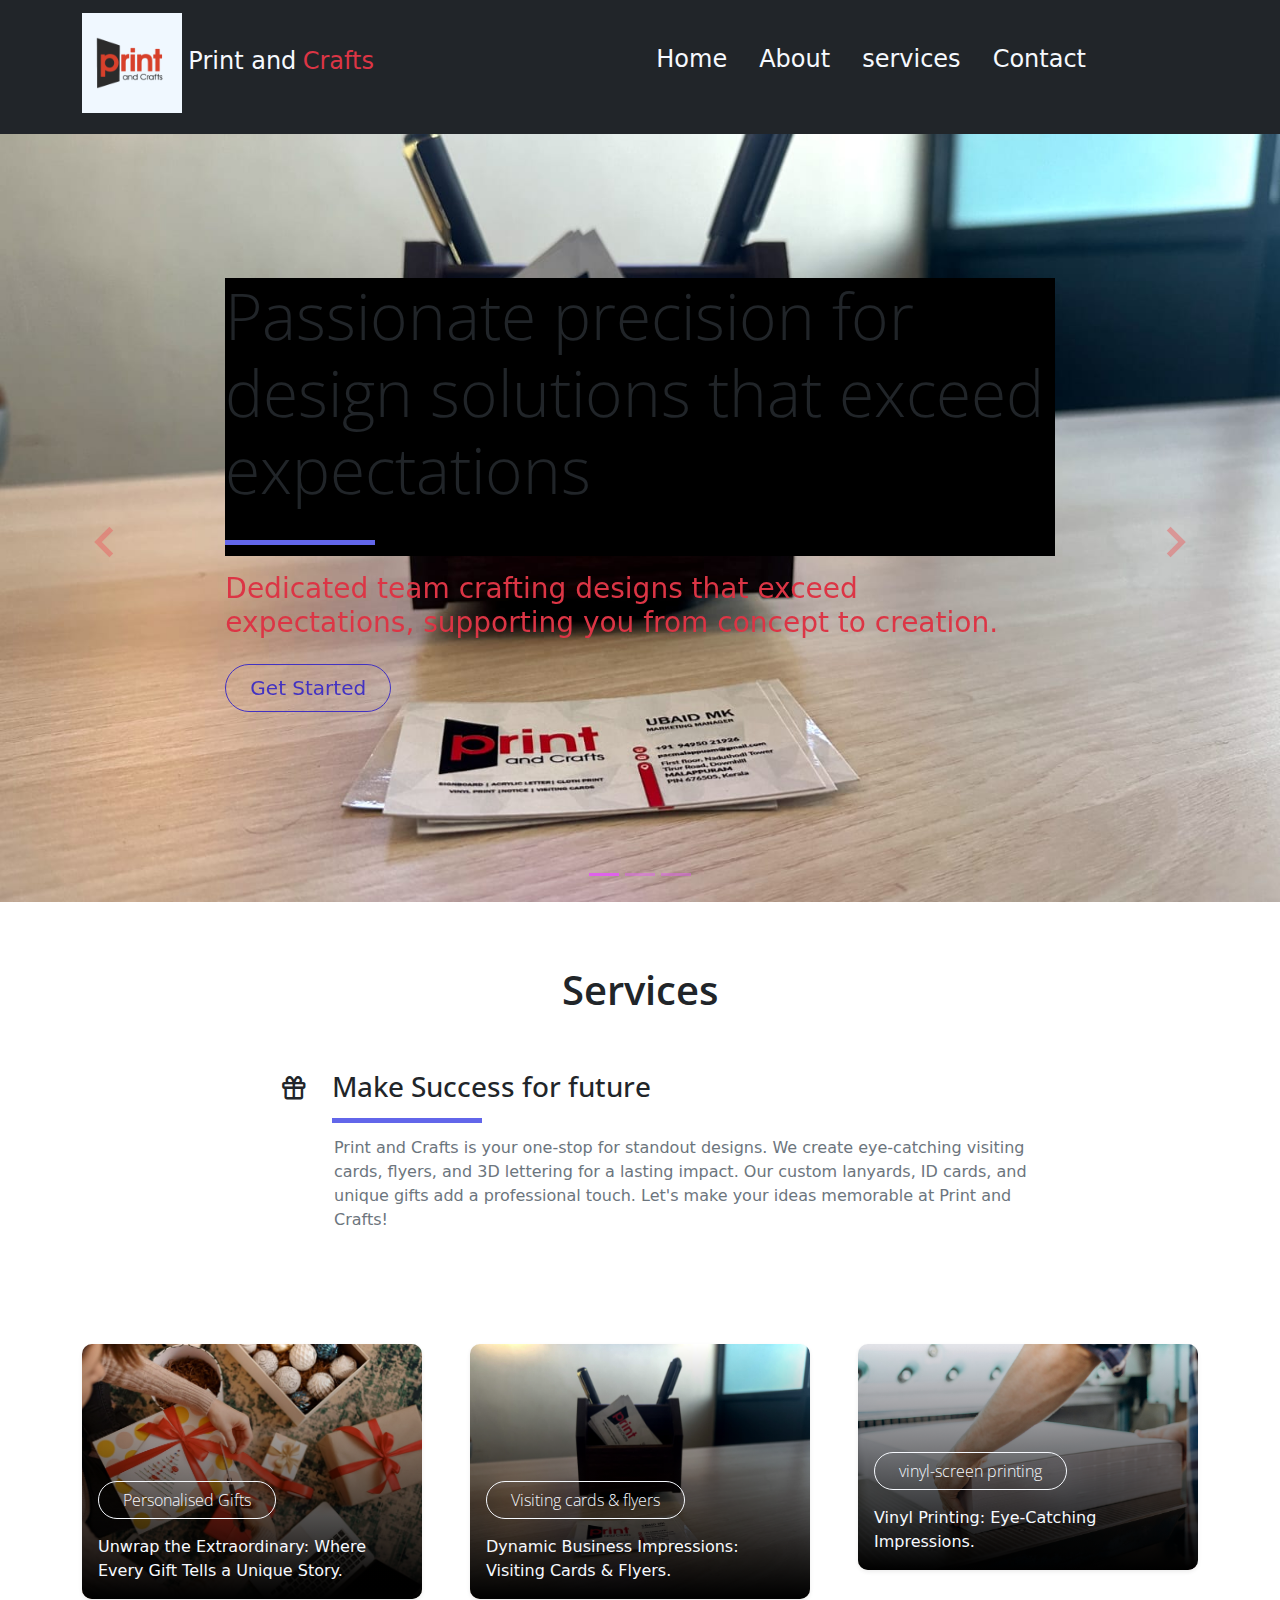
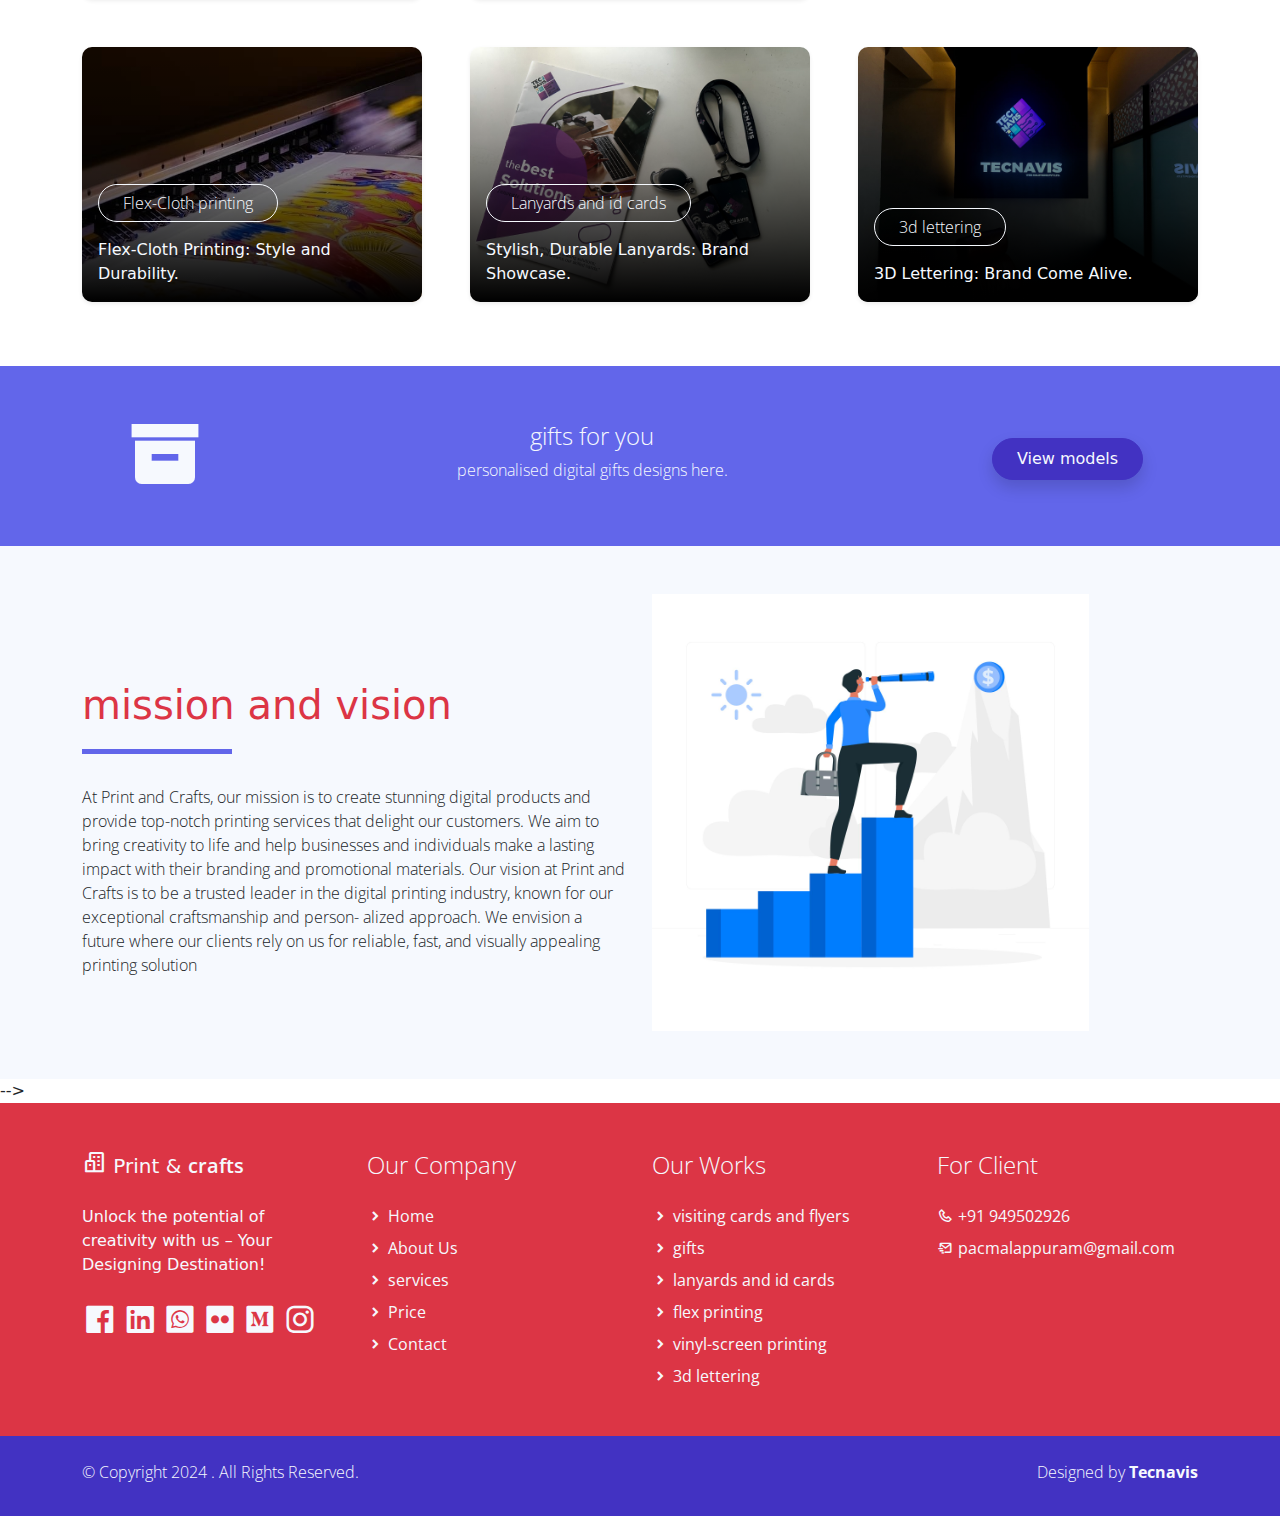
==== commit a5478ffa: "edits" ====
--- a/index.html
+++ b/index.html
@@ -2,7 +2,7 @@
 <html lang="en">
 
 <head>
-    <title>Purple Buzz HTML Template with Bootstrap 5 Beta 1</title>
+    <title>Print and Crafts</title>
     <meta charset="utf-8">
     <meta name="viewport" content="width=device-width, initial-scale=1">
     <link rel="apple-touch-icon" href="assets/img/apple-icon.png">
@@ -27,11 +27,11 @@
 
 <body>
     <!-- Header -->
-    <nav id="main_nav" class="navbar navbar-expand-lg navbar-light bg-white shadow">
-        <div class="container d-flex justify-content-between align-items-center">
+    <nav id="main_nav" class="navbar navbar-expand-lg navbar-light bg-dark">
+        <div class="container d-flex justify-content-between align-items-end">
             <a class="navbar-brand h1" href="index.html">
-                <img src="./assets/img/logopc.png" width="100px">
-                <span class="text-dark h4">Print and</span> <span class="text-danger h4">Crafts</span>
+                <img style="background-color: aliceblue;" class="img-print"  src="./assets/img/logopc.png" width="100px">
+                <span class="text-light h4">Print and</span> <span class="text-danger h4">Crafts</span>
             </a>
             <button class="navbar-toggler border-0" type="button" data-bs-toggle="collapse" data-bs-target="#navbar-toggler-success" aria-controls="navbarSupportedContent" aria-expanded="false" aria-label="Toggle navigation">
                 <span class="navbar-toggler-icon"></span>
@@ -39,21 +39,21 @@
 
             <div class="align-self-center collapse navbar-collapse flex-fill  d-lg-flex justify-content-lg-between" id="navbar-toggler-success">
                 <div class="flex-fill mx-xl-5 mb-2">
-                    <ul class="nav navbar-nav d-flex justify-content-between mx-xl-5 text-center text-dark">
+                    <ul id="" style="font-size: larger;" class="nav navbar-nav d-flex justify-content-end mx-xl-5 text-center text-light">
                         <li class="nav-item">
-                            <a class="nav-link btn-outline-primary rounded-pill px-3" href="index.html">Home</a>
+                            <a  class="nav-link btn-outline-secondary square-pill px-3 text-light h4" href="index.html">Home</a>
                         </li>
                         <li class="nav-item">
-                            <a class="nav-link btn-outline-primary rounded-pill px-3" href="about.html">About</a>
+                            <a id="nav-h" class="nav-link btn-outline-secondary square-pill px-3 text-light h4 " href="about.html">About</a>
                         </li>
                         <li class="nav-item">
-                            <a class="nav-link btn-outline-primary rounded-pill px-3" href="work.html">services</a>
+                            <a class="nav-link btn-outline-secondary square-pill px-3 text-light h4" href="work.html">services</a>
                         </li>
                         <!-- <li class="nav-item">
                             <a class="nav-link btn-outline-primary rounded-pill px-3" href="pricing.html">Pricing</a>
                         </li> -->
                         <li class="nav-item">
-                            <a class="nav-link btn-outline-primary rounded-pill px-3" href="contact.html">Contact</a>
+                            <a class="nav-link btn-outline-secondary square-pill px-3 text-light h4" href="contact.html">Contact</a>
                         </li>
                     </ul>
                 </div>
@@ -84,9 +84,9 @@
 
                         <div class="py-5 row d-flex align-items-center">
                             <div class="banner-content col-lg-8 col-8 offset-2 m-lg-auto text-left py-5 pb-5">
-                                <h1 class="banner-heading h1 text-secondary display-3 mb-0 pb-5 mx-0 px-0 light-300 typo-space-line">
+                                <h1 style="background-color: black;" class="banner-heading h1 text- display-3 mb-0 pb-5 mx-0 px-0 light-300 typo-space-line">
                                     Passionate precision for design solutions that exceed expectations                              </h1>
-                                <p class="banner-body text-muted py-3 mx-0 px-0">
+                                <p class="banner-body text-danger h3 py-3 mx-0 px-0">
 
                                     Dedicated team crafting designs that exceed expectations, supporting you from concept to creation.                              </p>
                                 <a class="banner-button btn rounded-pill btn-outline-primary btn-lg px-4" href="#" role="button">Get Started</a>
@@ -98,9 +98,9 @@
 
                         <div class="py-5 row d-flex align-items-center">
                             <div class="banner-content col-lg-8 col-8 offset-2 m-lg-auto text-left py-5 pb-5">
-                                <h1 class="banner-heading h1 text-secondary display-3 mb-0 pb-3 mx-0 px-0 light-300">
+                                <h1 style="background-color:black ;" class="banner-heading h1 text- display-3 mb-0 pb-5 mx-0 px-0 light-300 typo-space-line">
                                     Welcome to Print and Crafts – Where Creativity Meets Precision!                                </h1>
-                                <p class="banner-body text-muted py-3">
+                                    <p class="banner-body text-muted py-3 mx-0 px-0">
                                     Print and Crafts crafts visually appealing designs, including business essentials and unique items, with a touch of craftsmanship.
                                 </p>
                                 <a class="banner-button btn rounded-pill btn-outline-primary btn-lg px-4" href="#" role="button">Get Started</a>
@@ -112,7 +112,7 @@
 
                         <div class="py-5 row d-flex align-items-center">
                             <div class="banner-content col-lg-8 col-8 offset-2 m-lg-auto text-left py-5 pb-5">
-                                <h1 class="banner-heading h1 text-secondary display-3 mb-0 pb-3 mx-0 px-0 light-300">
+                                <h1 style="background-color: black;" class="banner-heading h1 text- display-3 mb-0 pb-5 mx-0 px-0 light-300 typo-space-line">
                                     Unlock the potential of creativity with us – Your Designing Destination!                                </h1>
                                 <p class="banner-body text-muted py-3">
 
--- a/assets/css/templatemo.css
+++ b/assets/css/templatemo.css
@@ -51,7 +51,7 @@
 #main_nav .nav-item .nav-link:hover {color: #fff;}
 /* Home */
 #index_banner {
-  background-image: url('./../img/top-view-work-desk-with-coffee-keyboard.jpg');
+  background-image: url('./../img/abcd\ \(1\).jpeg');
   background-position: center center; background-size: cover;
   height: 100%;
   min-height: 60vh;
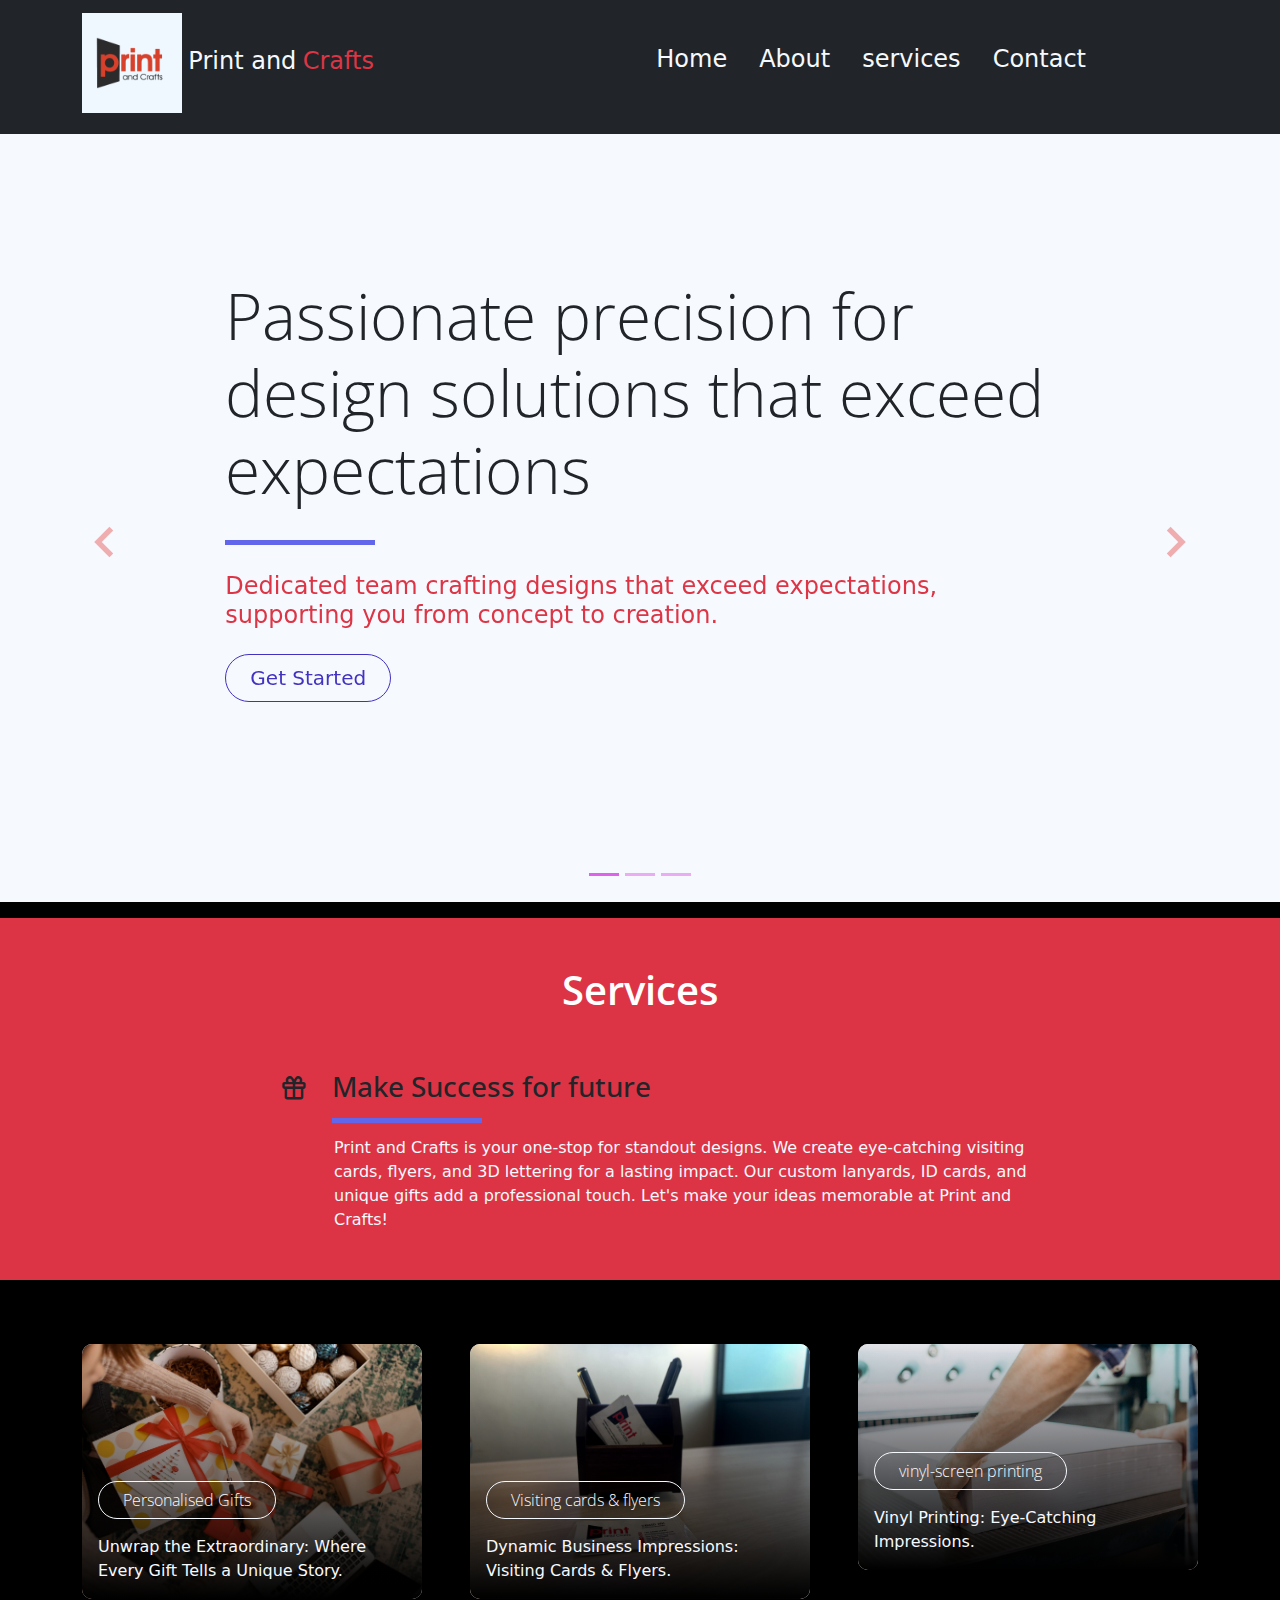
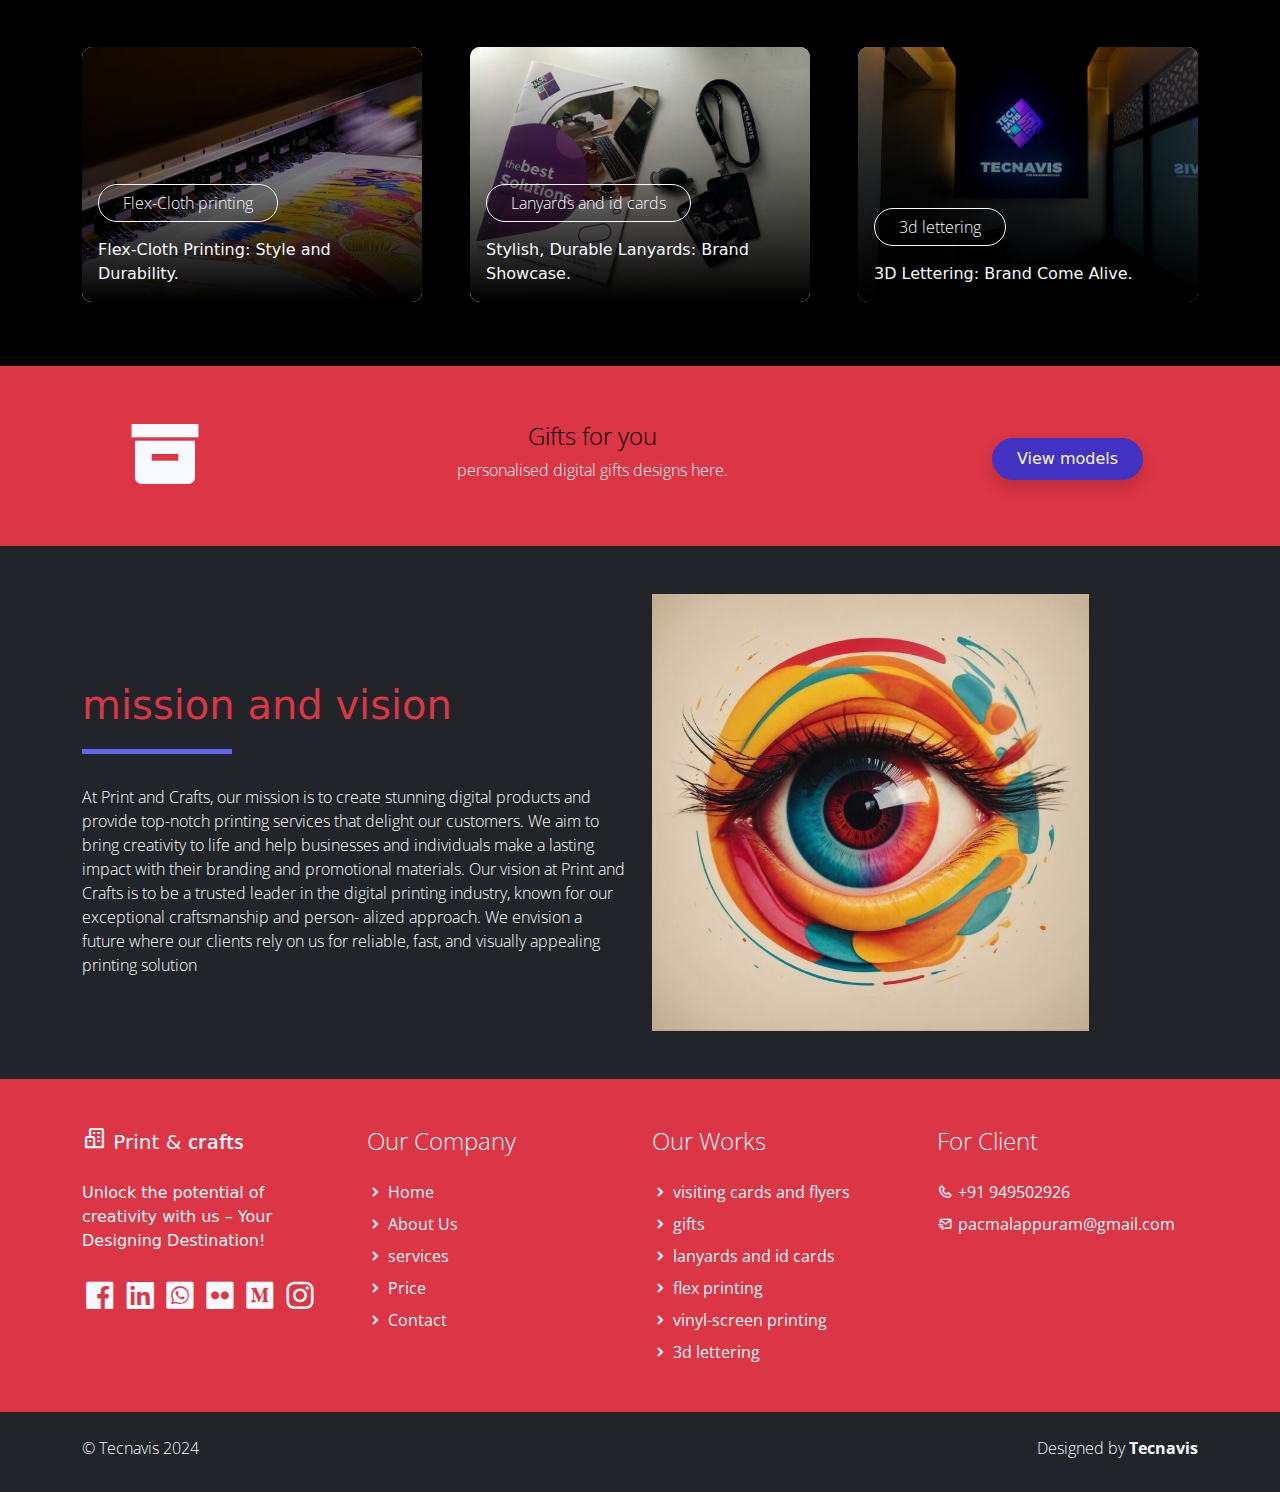
==== commit d6892a0f: "e" ====
--- a/index.html
+++ b/index.html
@@ -25,7 +25,7 @@
 -->
 </head>
 
-<body>
+<body style="background-color: black;">
     <!-- Header -->
     <nav id="main_nav" class="navbar navbar-expand-lg navbar-light bg-dark">
         <div class="container d-flex justify-content-between align-items-end">
@@ -84,9 +84,9 @@
 
                         <div class="py-5 row d-flex align-items-center">
                             <div class="banner-content col-lg-8 col-8 offset-2 m-lg-auto text-left py-5 pb-5">
-                                <h1 style="background-color: black;" class="banner-heading h1 text- display-3 mb-0 pb-5 mx-0 px-0 light-300 typo-space-line">
+                                <h1 style="background-color: ;" class="banner-heading h1 text- display-3 mb-0 pb-5 mx-0 px-0 light-300 typo-space-line ">
                                     Passionate precision for design solutions that exceed expectations                              </h1>
-                                <p class="banner-body text-danger h3 py-3 mx-0 px-0">
+                                <p style="background-color:;" class="banner-body text-danger h4 py-3 mx-0 px-0">
 
                                     Dedicated team crafting designs that exceed expectations, supporting you from concept to creation.                              </p>
                                 <a class="banner-button btn rounded-pill btn-outline-primary btn-lg px-4" href="#" role="button">Get Started</a>
@@ -98,9 +98,9 @@
 
                         <div class="py-5 row d-flex align-items-center">
                             <div class="banner-content col-lg-8 col-8 offset-2 m-lg-auto text-left py-5 pb-5">
-                                <h1 style="background-color:black ;" class="banner-heading h1 text- display-3 mb-0 pb-5 mx-0 px-0 light-300 typo-space-line">
+                                <h1 style="background-color:;" class="banner-heading h1 text- display-3 mb-0 pb-5 mx-0 px-0 light-300 typo-space-line">
                                     Welcome to Print and Crafts – Where Creativity Meets Precision!                                </h1>
-                                    <p class="banner-body text-muted py-3 mx-0 px-0">
+                                    <p class="banner-body text-danger h4 py-3 mx-0 px-0">
                                     Print and Crafts crafts visually appealing designs, including business essentials and unique items, with a touch of craftsmanship.
                                 </p>
                                 <a class="banner-button btn rounded-pill btn-outline-primary btn-lg px-4" href="#" role="button">Get Started</a>
@@ -112,9 +112,9 @@
 
                         <div class="py-5 row d-flex align-items-center">
                             <div class="banner-content col-lg-8 col-8 offset-2 m-lg-auto text-left py-5 pb-5">
-                                <h1 style="background-color: black;" class="banner-heading h1 text- display-3 mb-0 pb-5 mx-0 px-0 light-300 typo-space-line">
+                                <h1 style="background-color: ;" class="banner-heading h1 text- display-3 mb-0 pb-5 mx-0 px-0 light-300 typo-space-line">
                                     Unlock the potential of creativity with us – Your Designing Destination!                                </h1>
-                                <p class="banner-body text-muted py-3">
+                                <p class="banner-body text-danger h4 py-3">
 
 
                                     Step into a world of dimension with our stunning 3D lettering designs. Transform your signage and branding into works of art that capture attention.
@@ -145,17 +145,17 @@
 
     <!-- Start Service -->
     <section class="service-wrapper py-3">
-        <div class="container-fluid pb-3">
+        <div style="background-color:#dc3445;" class="container-fluid pb-3">
             <div class="row">
-                <h2 class="h2 text-center col-12 py-5 semi-bold-600">Services</h2>
+                <h2 style="color: white;"  class="h2 text-center col-12 py-5 semi-bold-600">Services</h2>
                 <div class="service-header col-2 col-lg-3 text-end light-300">
                     <i class='bx bx-gift h3 mt-1'></i>
                 </div>
                 <div class="service-heading col-10 col-lg-9 text-start float-end light-300">
-                    <h2 class="h3 pb-4 typo-space-line">Make Success for future</h2>
-                </div>
-            </div>
-            <p class="service-footer col-10 offset-2 col-lg-9 offset-lg-3 text-start pb-3 text-muted px-2">
+                    <h2 style="color: ;" class="h3 pb-4 typo-space-line">Make Success for future</h2>
+                </div>
+            </div>
+            <p style="color:;" class="service-footer col-10 offset-2 col-lg-9 offset-lg-3 text-start pb-3 text-light px-2">
                 Print and Crafts is your one-stop for standout designs. We create eye-catching visiting cards, flyers, and 3D lettering for a lasting impact. Our custom
                  lanyards, ID cards, and unique gifts add a professional touch. Let's make your ideas memorable at Print and Crafts!
             </p>
@@ -182,11 +182,11 @@
 
     </section>
 
-    <section class="container overflow-hidden py-5">
+    <section style="background-color: black;" class="container overflow-hidden py-5">
         <div class="row gx-5 gx-sm-3 gx-lg-5 gy-lg-5 gy-3 pb-3 projects">
 
             <!-- Start Recent Work -->
-            <div class="col-xl-4 col-md-4 col-sm-6 project ui graphic">
+            <div  class="col-xl-4 col-md-4 col-sm-6 project ui graphic">
                 <a href="work.html" class="service-work card border-0 text-white shadow-sm overflow-hidden mx-5 m-sm-0">
                     <img class="card-img" src="./assets/img/gift (1).jpeg" alt="Card image">
                     <div class="service-work-vertical card-img-overlay d-flex align-items-end">
@@ -293,16 +293,16 @@
 
 
     <!-- Start View Work -->
-  <section class="bg-secondary">
+  <section class="bg-danger">
         <div class="container py-5">
             <div class="row d-flex justify-content-center text-center">
                 <div class="col-lg-2 col-12 text-light align-items-center">
            
                     <i class='display-1 bx bxs-box bx-lg'></i>
                 </div>
-                <div class="col-lg-7 col-12 text-light pt-2">
-                    <h3 class="h4 light-300">gifts for you</h3>
-                    <p class="light-300">personalised digital gifts designs here.</p>
+                <div class="col-lg-7 col-12 text-light semi-bold-900  pt-2">
+                    <h3 style="color:black;" class="h4 light-300">Gifts for you</h3>
+                    <p  class="light-300">personalised digital gifts designs here.</p>
                 </div>
                 <div class="col-lg-3 col-12 pt-4">
                     <a href="#" class="btn btn-primary rounded-pill btn-block shadow px-4 py-2">View models</a>
@@ -312,24 +312,24 @@
     </section>
     
  <!-- Start Banner Hero -->
- <section class="bg-light w-100">
+ <section class="bg-dark w-100">
     <div class="container">
         <div class="row d-flex align-items-center py-5">
             <div class="col-lg-6 text-start">
                 <h1 class="h2 py-5 text-danger typo-space-line">mission and vision</h1>
-                <p class="light-300">
+                <p style="color: white;" class="light-300">
                     At Print and Crafts, our mission is to create stunning digital products and provide top-notch printing services that delight our customers.
                     We aim to bring creativity to life and help businesses and individuals make a lasting impact with their branding and promotional materials.
                     Our vision at Print and Crafts is to be a trusted leader in the digital printing industry, known for our exceptional craftsmanship and person-
                     alized approach. We envision a future where our clients rely on us for reliable, fast, and visually appealing printing solution                </p>
             </div>
             <div class="col-lg-6">
-                <img src="./assets/img/5899209.jpg" width="80%">
+                <img src="assets/img/pc3.png" width="80%">
             </div>
         </div>
     </div>
 </section>
-<!-- End Banner Hero -->
+<!-- End Banner Hero 
 
     <!-- Start Recent Work
     <section class="py-5 mb-5">
@@ -350,7 +350,7 @@
                             </div>
                         </div>
                     </a>
-                </div>End Recent Work --> -->
+                </div>End Recent Work --> 
 
                 <!-- Start Recent Work -->
                 <!-- <div class="col-md-4 mb-3">
@@ -532,12 +532,12 @@
             </div>
         </div>
 
-        <div class="w-100 bg-primary py-3">
+        <div class="w-100 bg-dark py-3">
             <div class="container">
                 <div class="row pt-2">
                     <div class="col-lg-6 col-sm-12">
                         <p class="text-lg-start text-center text-light light-300">
-                            © Copyright 2024 . All Rights Reserved.
+                            © Tecnavis 2024 
                         </p>
                     </div>
                     <div class="col-lg-6 col-sm-12">
--- a/assets/css/templatemo.css
+++ b/assets/css/templatemo.css
@@ -51,7 +51,7 @@
 #main_nav .nav-item .nav-link:hover {color: #fff;}
 /* Home */
 #index_banner {
-  background-image: url('./../img/abcd\ \(1\).jpeg');
+  background-image: url("/assets/img/pc\ 2.jpg");
   background-position: center center; background-size: cover;
   height: 100%;
   min-height: 60vh;
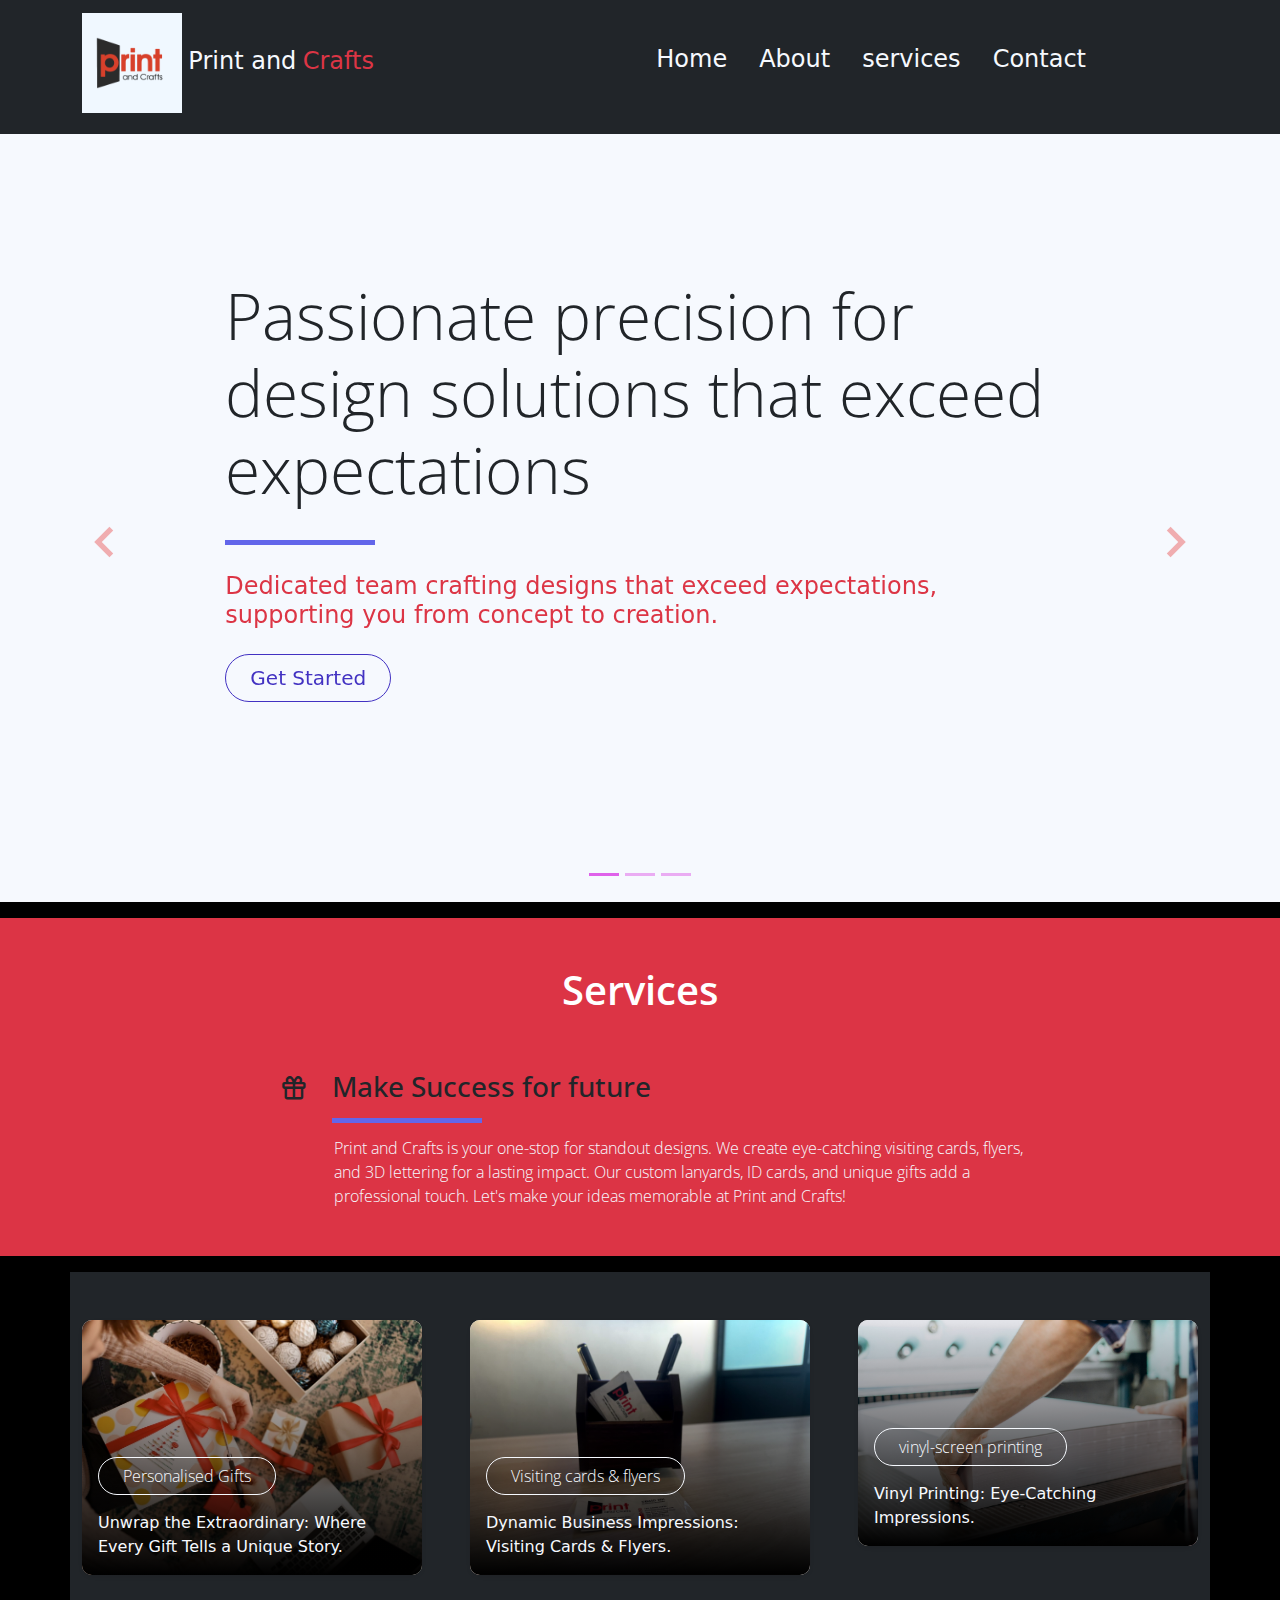
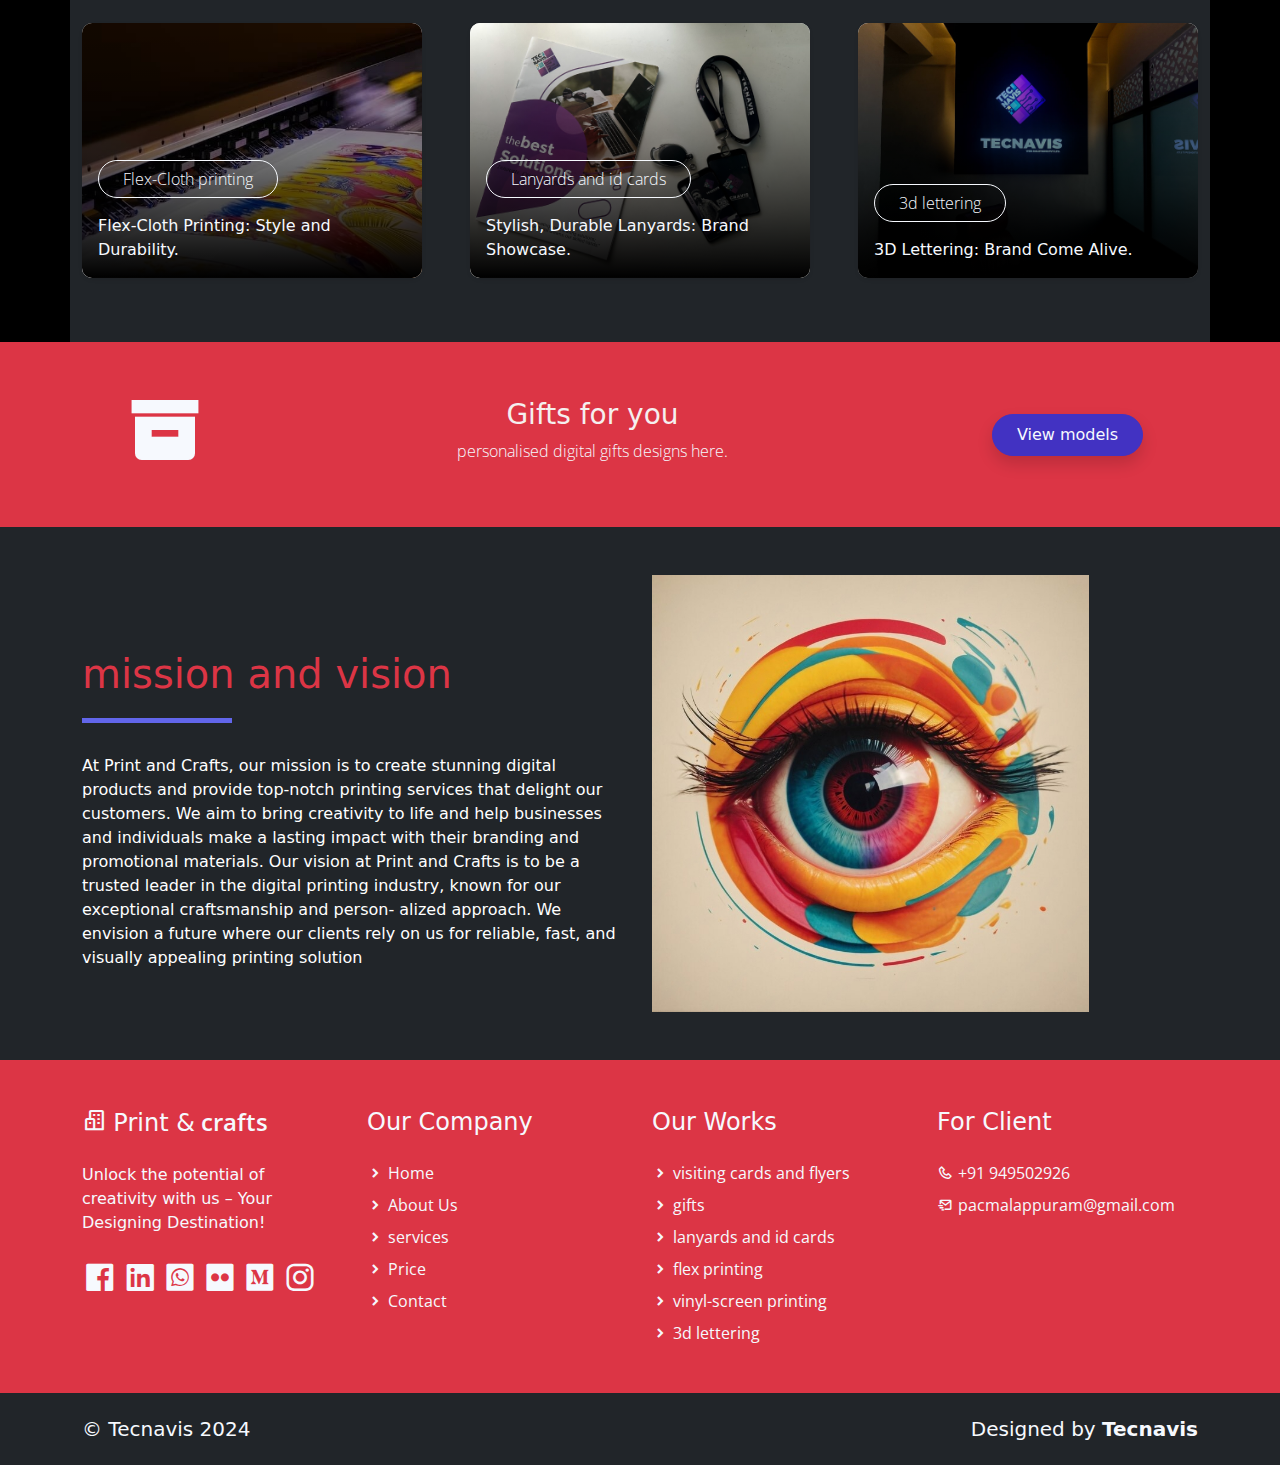
==== commit f6f83631: "edits" ====
--- a/index.html
+++ b/index.html
@@ -155,7 +155,7 @@
                     <h2 style="color: ;" class="h3 pb-4 typo-space-line">Make Success for future</h2>
                 </div>
             </div>
-            <p style="color:;" class="service-footer col-10 offset-2 col-lg-9 offset-lg-3 text-start pb-3 text-light px-2">
+            <p style="color:;" class="service-footer col-10 offset-2 col-lg-9 offset-lg-3 text-start pb-3 text-light light-300 px-2">
                 Print and Crafts is your one-stop for standout designs. We create eye-catching visiting cards, flyers, and 3D lettering for a lasting impact. Our custom
                  lanyards, ID cards, and unique gifts add a professional touch. Let's make your ideas memorable at Print and Crafts!
             </p>
@@ -182,7 +182,7 @@
 
     </section>
 
-    <section style="background-color: black;" class="container overflow-hidden py-5">
+    <section style="background-color:  #212529;" class="container overflow-hidden py-5">
         <div class="row gx-5 gx-sm-3 gx-lg-5 gy-lg-5 gy-3 pb-3 projects">
 
             <!-- Start Recent Work -->
@@ -301,7 +301,7 @@
                     <i class='display-1 bx bxs-box bx-lg'></i>
                 </div>
                 <div class="col-lg-7 col-12 text-light semi-bold-900  pt-2">
-                    <h3 style="color:black;" class="h4 light-300">Gifts for you</h3>
+                    <h3 style="color:rgb(245, 239, 239);" class="h3 light-500">Gifts for you</h3>
                     <p  class="light-300">personalised digital gifts designs here.</p>
                 </div>
                 <div class="col-lg-3 col-12 pt-4">
@@ -317,7 +317,7 @@
         <div class="row d-flex align-items-center py-5">
             <div class="col-lg-6 text-start">
                 <h1 class="h2 py-5 text-danger typo-space-line">mission and vision</h1>
-                <p style="color: white;" class="light-300">
+                <p style="color: white;" class="light-400">
                     At Print and Crafts, our mission is to create stunning digital products and provide top-notch printing services that delight our customers.
                     We aim to bring creativity to life and help businesses and individuals make a lasting impact with their branding and promotional materials.
                     Our vision at Print and Crafts is to be a trusted leader in the digital printing industry, known for our exceptional craftsmanship and person-
@@ -432,7 +432,7 @@
                 <div class="col-lg-3 col-12 align-left">
                     <a class="navbar-brand" href="index.html">
                         <i class='bx bx-buildings bx-sm text-light'></i>
-                        <span class="text-light h5">Print &</span> <span class="text-light h5 semi-bold-600">crafts</span>
+                        <span class="text-light h4">Print &</span> <span class="text-light h4 semi-bold-600">crafts</span>
                     </a>
                     <p class="text-light my-lg-4 my-2">
                       
@@ -473,7 +473,7 @@
                 </div>
 
                 <div class="col-lg-3 col-md-4 my-sm-0 mt-4">
-                    <h3 class="h4 pb-lg-3 text-light light-300">Our Company</h2>
+                    <h3 class="h4 pb-lg-3 text-light light-400">Our Company</h2>
                         <ul class="list-unstyled text-light light-300">
                             <li class="pb-2">
                                 <i class='bx-fw bx bxs-chevron-right bx-xs'></i><a class="text-decoration-none text-light" href="index.html">Home</a>
@@ -494,7 +494,7 @@
                 </div>
 
                 <div class="col-lg-3 col-md-4 my-sm-0 mt-4">
-                    <h2 class="h4 pb-lg-3 text-light light-300">Our Works</h2>
+                    <h2 class="h4 pb-lg-3 text-light light-400">Our Works</h2>
                     <ul class="list-unstyled text-light light-300">
                         <li class="pb-2">
                             <i class='bx-fw bx bxs-chevron-right bx-xs'></i><a class="text-decoration-none text-light py-1" href="#">visiting cards and flyers</a>
@@ -518,7 +518,7 @@
                 </div>
 
                 <div class="col-lg-3 col-md-4 my-sm-0 mt-4">
-                    <h2 class="h4 pb-lg-3 text-light light-300">For Client</h2>
+                    <h2 class="h4 pb-lg-3 text-light light-400">For Client</h2>
                     <ul class="list-unstyled text-light light-300">
                         <li class="pb-2">
                             <i class='bx-fw bx bx-phone bx-xs'></i><a class="text-decoration-none text-light py-1" href="tel:010-020-0340">+91 949502926</a>
@@ -536,12 +536,12 @@
             <div class="container">
                 <div class="row pt-2">
                     <div class="col-lg-6 col-sm-12">
-                        <p class="text-lg-start text-center text-light light-300">
+                        <p class="text-lg-start text-center text-light light-400 h5">
                             © Tecnavis 2024 
                         </p>
                     </div>
                     <div class="col-lg-6 col-sm-12">
-                        <p class="text-lg-end text-center text-light light-300">
+                        <p class="text-lg-end text-center text-light light-400 h5">
                             Designed by <a rel="sponsored" class="text-decoration-none text-light" href="https://www.tecnavis.com/" target="_blank"><strong>Tecnavis</strong></a>
                         </p>
                     </div>
--- a/assets/css/templatemo.css
+++ b/assets/css/templatemo.css
@@ -57,6 +57,34 @@
   min-height: 60vh;
   width: 100%;
 }
+#about{
+  background-image: url("/assets/img/pc8.jpg");
+  background-position: center center; background-size: cover;
+  height: 90%;
+  min-height: 70vh;
+  width:100%;  
+}
+#why{
+  /* background-color: #000; */
+  /* background-position: center center; background-size: cover;
+  height: 100%;
+  min-height: 70vh;
+  width:100%   */
+}
+#Featured-Work{
+  background-image: url("/assets/img/pc17.jpg");
+  background-position: center center; background-size: cover;
+  height: 100%;
+  min-height: 70vh;
+  width:100%;  
+}
+#contact{
+  background-image: url("/assets/img/pc18.jpg");
+  background-position: center center; background-size: cover;
+  height: 100%;
+  min-height: 70vh;
+  width:100%;    
+}
 #index_banner .carousel-item {
   min-height: 60vh;
 }
@@ -122,7 +150,7 @@
 }
 /* About */
 #work_banner {
-  background-image: url('./../img/banner-bg-02.jpg');
+  background-image: url('./../img/pc14.jpg');
   background-position: center center; background-size: cover;
   height: 100%;
   width: 100%;
@@ -148,6 +176,7 @@
   background: -webkit-linear-gradient(0deg, rgba(239,239,253,1) 50%, rgba(255,255,255,1) 50%);
   background: linear-gradient(0deg, rgba(239,239,253,1) 50%, rgba(255,255,255,1) 50%);
   filter: progid:DXImageTransform.Microsoft.gradient(startColorstr="#efeffd",endColorstr="#ffffff",GradientType=1);
+  
 }
 .team-member-img {
   transition-duration: 0.15s;
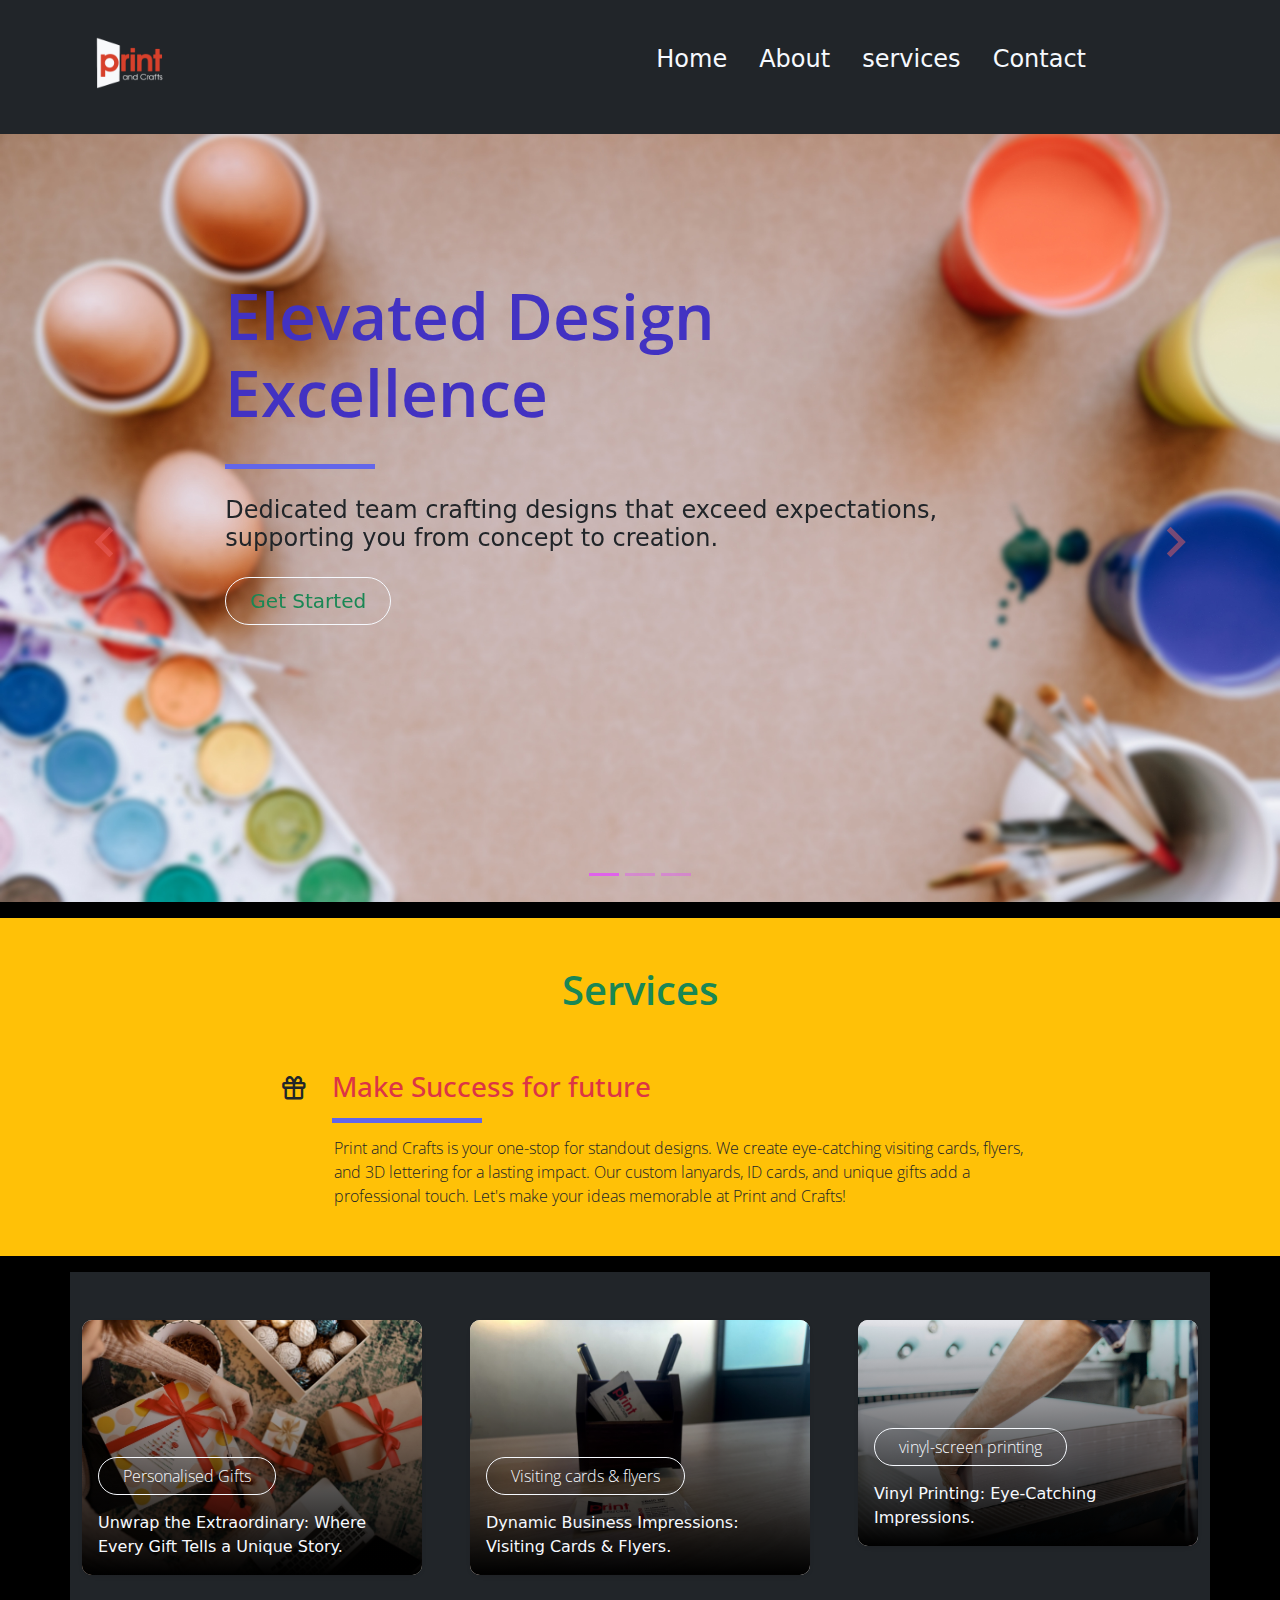
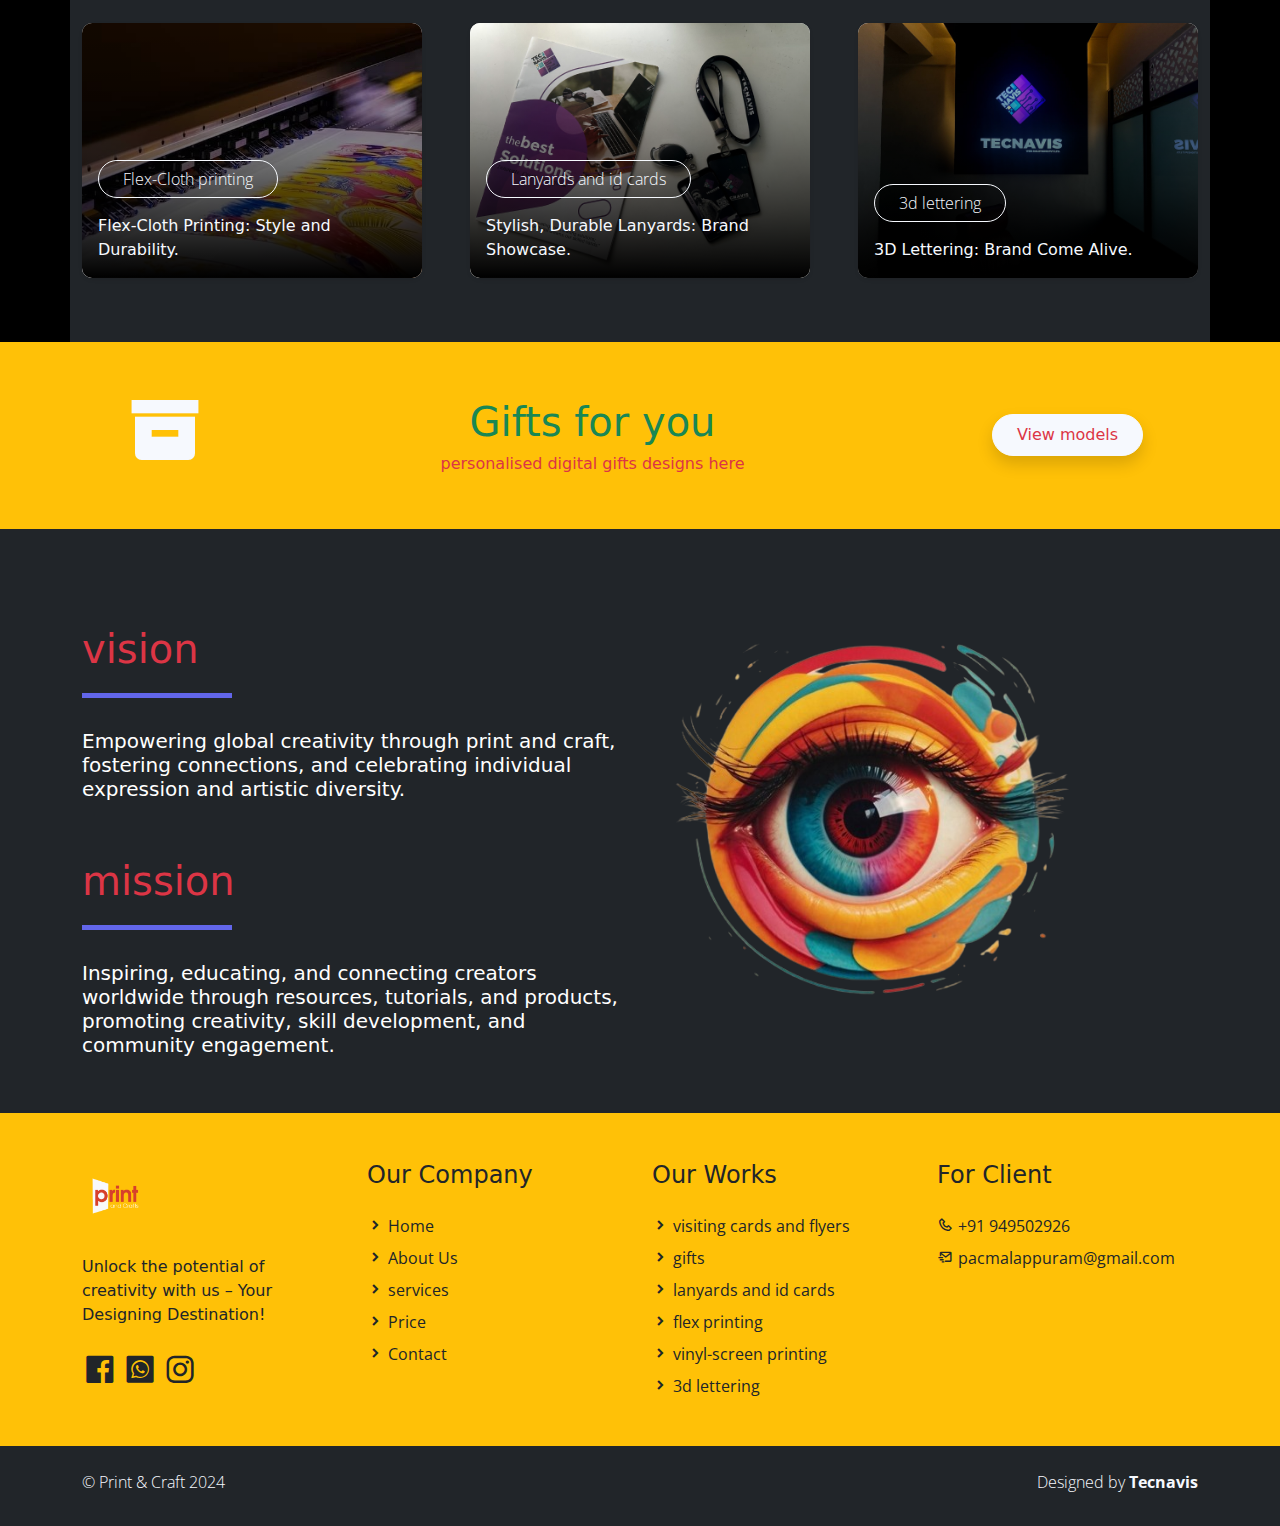
==== commit b84c7de0: "edits" ====
--- a/index.html
+++ b/index.html
@@ -30,8 +30,8 @@
     <nav id="main_nav" class="navbar navbar-expand-lg navbar-light bg-dark">
         <div class="container d-flex justify-content-between align-items-end">
             <a class="navbar-brand h1" href="index.html">
-                <img style="background-color: aliceblue;" class="img-print"  src="./assets/img/logopc.png" width="100px">
-                <span class="text-light h4">Print and</span> <span class="text-danger h4">Crafts</span>
+                <img style="width: ;"   src="./assets/img/logo-wt.png" width="100px">
+                <!-- <span class="text-light h4">Print and</span> <span class="text-danger h4">Crafts</span> -->
             </a>
             <button class="navbar-toggler border-0" type="button" data-bs-toggle="collapse" data-bs-target="#navbar-toggler-success" aria-controls="navbarSupportedContent" aria-expanded="false" aria-label="Toggle navigation">
                 <span class="navbar-toggler-icon"></span>
@@ -41,19 +41,19 @@
                 <div class="flex-fill mx-xl-5 mb-2">
                     <ul id="" style="font-size: larger;" class="nav navbar-nav d-flex justify-content-end mx-xl-5 text-center text-light">
                         <li class="nav-item">
-                            <a  class="nav-link btn-outline-secondary square-pill px-3 text-light h4" href="index.html">Home</a>
+                            <a  class="nav-link btn-outline-danger square-pill px-3 text-light h4" href="index.html">Home</a>
                         </li>
                         <li class="nav-item">
-                            <a id="nav-h" class="nav-link btn-outline-secondary square-pill px-3 text-light h4 " href="about.html">About</a>
+                            <a id="nav-h" class="nav-link btn-outline-danger square-pill px-3 text-light h4 " href="about.html">About</a>
                         </li>
                         <li class="nav-item">
-                            <a class="nav-link btn-outline-secondary square-pill px-3 text-light h4" href="work.html">services</a>
+                            <a class="nav-link btn-outline-danger square-pill px-3 text-light h4" href="work.html">services</a>
                         </li>
                         <!-- <li class="nav-item">
-                            <a class="nav-link btn-outline-primary rounded-pill px-3" href="pricing.html">Pricing</a>
+                            <a class="nav-link btn-outline-danger square-pill px-3 text-light h4 " href="pricing.html">Pricing</a>
                         </li> -->
                         <li class="nav-item">
-                            <a class="nav-link btn-outline-secondary square-pill px-3 text-light h4" href="contact.html">Contact</a>
+                            <a class="nav-link btn-outline-danger square-pill px-3 text-light h4" href="contact.html">Contact</a>
                         </li>
                     </ul>
                 </div>
@@ -84,12 +84,13 @@
 
                         <div class="py-5 row d-flex align-items-center">
                             <div class="banner-content col-lg-8 col-8 offset-2 m-lg-auto text-left py-5 pb-5">
-                                <h1 style="background-color: ;" class="banner-heading h1 text- display-3 mb-0 pb-5 mx-0 px-0 light-300 typo-space-line ">
-                                    Passionate precision for design solutions that exceed expectations                              </h1>
-                                <p style="background-color:;" class="banner-body text-danger h4 py-3 mx-0 px-0">
+                                <h1 style="background-color: ;" class=" text-primary semi-bold-600 banner-heading h1 text- display-3 mb-0 pb-5 mx-0 px-0 light-500 typo-space-line ">
+                                   
+Elevated Design Excellence                             </h1>
+                                <p style="background-color:;" class="banner-body text-dark h4 py-3 mx-0 px-0">
 
                                     Dedicated team crafting designs that exceed expectations, supporting you from concept to creation.                              </p>
-                                <a class="banner-button btn rounded-pill btn-outline-primary btn-lg px-4" href="#" role="button">Get Started</a>
+                                <a class=" text-success banner-button btn rounded-pill btn-outline-light btn-lg px-4" href="#" role="button">Get Started</a>
                             </div>
                         </div>
 
@@ -98,12 +99,13 @@
 
                         <div class="py-5 row d-flex align-items-center">
                             <div class="banner-content col-lg-8 col-8 offset-2 m-lg-auto text-left py-5 pb-5">
-                                <h1 style="background-color:;" class="banner-heading h1 text- display-3 mb-0 pb-5 mx-0 px-0 light-300 typo-space-line">
-                                    Welcome to Print and Crafts – Where Creativity Meets Precision!                                </h1>
-                                    <p class="banner-body text-danger h4 py-3 mx-0 px-0">
+                                <h1 style="background-color:;" class=" text-light semi-bold-600 banner-heading h1 text- display-3 mb-0 pb-5 mx-0 px-0 light-500 typo-space-line">
+                                   
+Crafting Creative Precision                                </h1>
+                                    <p class="banner-body text-dark h4 py-3 mx-0 px-0">
                                     Print and Crafts crafts visually appealing designs, including business essentials and unique items, with a touch of craftsmanship.
                                 </p>
-                                <a class="banner-button btn rounded-pill btn-outline-primary btn-lg px-4" href="#" role="button">Get Started</a>
+                                <a class=" text-danger banner-button btn rounded-pill btn-outline-light btn-lg px-4" href="#" role="button">Get Started</a>
                             </div>
                         </div>
 
@@ -112,15 +114,16 @@
 
                         <div class="py-5 row d-flex align-items-center">
                             <div class="banner-content col-lg-8 col-8 offset-2 m-lg-auto text-left py-5 pb-5">
-                                <h1 style="background-color: ;" class="banner-heading h1 text- display-3 mb-0 pb-5 mx-0 px-0 light-300 typo-space-line">
-                                    Unlock the potential of creativity with us – Your Designing Destination!                                </h1>
-                                <p class="banner-body text-danger h4 py-3">
+                                <h1 style="background-color: ;" class=" text-danger semi-bold-600 banner-heading h1 text- display-3 mb-0 pb-5 mx-0 px-0 light-500 typo-space-line">
+                                  
+Creative Potential Unleashed                                </h1>
+                                <p class="banner-body text-dark h4 py-3">
 
 
                                     Step into a world of dimension with our stunning 3D lettering designs. Transform your signage and branding into works of art that capture attention.
                                     
                                 </p>
-                                <a class="banner-button btn rounded-pill btn-outline-primary btn-lg px-4" href="#" role="button">Get Started</a>
+                                <a class=" text-primary  btn rounded-pill btn-outline-light btn-lg px-4" href="#" role="button">Get Started</a>
                             </div>
                         </div>
 
@@ -145,17 +148,17 @@
 
     <!-- Start Service -->
     <section class="service-wrapper py-3">
-        <div style="background-color:#dc3445;" class="container-fluid pb-3">
+        <div style="background-color:#ffc107;" class="container-fluid pb-3">
             <div class="row">
-                <h2 style="color: white;"  class="h2 text-center col-12 py-5 semi-bold-600">Services</h2>
+                <h2    class="h1 text-center text-success col-12 py-5 semi-bold-600">Services</h2>
                 <div class="service-header col-2 col-lg-3 text-end light-300">
                     <i class='bx bx-gift h3 mt-1'></i>
                 </div>
                 <div class="service-heading col-10 col-lg-9 text-start float-end light-300">
-                    <h2 style="color: ;" class="h3 pb-4 typo-space-line">Make Success for future</h2>
-                </div>
-            </div>
-            <p style="color:;" class="service-footer col-10 offset-2 col-lg-9 offset-lg-3 text-start pb-3 text-light light-300 px-2">
+                    <h2  class="h3 pb-4 typo-space-line text-danger">Make Success for future</h2>
+                </div>
+            </div>
+            <p style="color:;" class="service-footer col-10 offset-2 col-lg-9 offset-lg-3 text-start pb-3 text-dark light-300 px-2">
                 Print and Crafts is your one-stop for standout designs. We create eye-catching visiting cards, flyers, and 3D lettering for a lasting impact. Our custom
                  lanyards, ID cards, and unique gifts add a professional touch. Let's make your ideas memorable at Print and Crafts!
             </p>
@@ -293,19 +296,19 @@
 
 
     <!-- Start View Work -->
-  <section class="bg-danger">
+  <section class="bg-warning">
         <div class="container py-5">
             <div class="row d-flex justify-content-center text-center">
                 <div class="col-lg-2 col-12 text-light align-items-center">
            
-                    <i class='display-1 bx bxs-box bx-lg'></i>
+                    <i class=' display-1 bx bxs-box bx-lg'></i>
                 </div>
                 <div class="col-lg-7 col-12 text-light semi-bold-900  pt-2">
-                    <h3 style="color:rgb(245, 239, 239);" class="h3 light-500">Gifts for you</h3>
-                    <p  class="light-300">personalised digital gifts designs here.</p>
+                    <h3  class="h1 light-500 text-success">Gifts for you</h3>
+                    <p  class=" text-danger light-500 h6">personalised digital gifts designs here</p>
                 </div>
                 <div class="col-lg-3 col-12 pt-4">
-                    <a href="#" class="btn btn-primary rounded-pill btn-block shadow px-4 py-2">View models</a>
+                    <a href="#" class="btn btn-light text-danger  rounded-pill btn-block shadow px-4 py-2">View models</a>
                 </div>
             </div>
         </div>
@@ -316,15 +319,20 @@
     <div class="container">
         <div class="row d-flex align-items-center py-5">
             <div class="col-lg-6 text-start">
-                <h1 class="h2 py-5 text-danger typo-space-line">mission and vision</h1>
-                <p style="color: white;" class="light-400">
-                    At Print and Crafts, our mission is to create stunning digital products and provide top-notch printing services that delight our customers.
-                    We aim to bring creativity to life and help businesses and individuals make a lasting impact with their branding and promotional materials.
-                    Our vision at Print and Crafts is to be a trusted leader in the digital printing industry, known for our exceptional craftsmanship and person-
-                    alized approach. We envision a future where our clients rely on us for reliable, fast, and visually appealing printing solution                </p>
-            </div>
+                <h1 class="h2 py-5 text-danger typo-space-line"> vision</h1>
+                <p style="color: white;" class="light-500 h5">
+                    Empowering global creativity through print and craft, fostering connections, and celebrating individual expression and artistic diversity.       </p>
+            
+                    <h1 class="h2 py-5 text-danger typo-space-line">mission </h1>
+                    <p style="color: white;" class="light-500 h5">
+                        Inspiring, educating, and connecting creators worldwide through resources, tutorials, and products, promoting creativity, skill development, and community engagement.     </p>
+                
+                </div>
+
+
+            
             <div class="col-lg-6">
-                <img src="assets/img/pc3.png" width="80%">
+                <img src="assets/img/pc3-removebg-preview.png" width="80%">
             </div>
         </div>
     </div>
@@ -425,123 +433,124 @@
 
 
     <!-- Start Footer -->
-    <footer class="bg-danger pt-4">
+    <footer class="bg-warning pt-4">
         <div class="container">
-            <div class="row py-4">
+             <div class="row py-4">
 
                 <div class="col-lg-3 col-12 align-left">
-                    <a class="navbar-brand" href="index.html">
-                        <i class='bx bx-buildings bx-sm text-light'></i>
-                        <span class="text-light h4">Print &</span> <span class="text-light h4 semi-bold-600">crafts</span>
-                    </a>
-                    <p class="text-light my-lg-4 my-2">
+                   
+
+                    <a class="navbar-brand h1" href="index.html">
+                        <img    src="./assets/img/logo-wt.png" width="70px">
+                        <!-- <span class="text-light h4">Print and</span> <span class="text-danger h4">Crafts</span> -->
+                    </a>
+                    <p class="text-dark my-lg-4 my-2">
                       
 Unlock the potential of creativity with us – Your Designing Destination!
                     </p>
                     <ul class="list-inline footer-icons light-300">
                         <li class="list-inline-item m-0">
-                            <a class="text-light" target="_blank" href="http://facebook.com/">
+                            <a class="text-dark" target="_blank" href="http://facebook.com/">
                                 <i class='bx bxl-facebook-square bx-md'></i>
                             </a>
                         </li>
-                        <li class="list-inline-item m-0">
-                            <a class="text-light" target="_blank" href="https://www.linkedin.com/">
+                        <!-- <li class="list-inline-item m-0">
+                            <a class="text-dark" target="_blank" href="https://www.linkedin.com/">
                                 <i class='bx bxl-linkedin-square bx-md'></i>
                             </a>
-                        </li>
+                        </li> -->
                         <li class="list-inline-item m-0">
-                            <a class="text-light" target="_blank" href="https://www.whatsapp.com/">
+                            <a class="text-dark" target="_blank" href="https://www.whatsapp.com/">
                                 <i class='bx bxl-whatsapp-square bx-md'></i>
                             </a>
                         </li>
-                        <li class="list-inline-item m-0">
-                            <a class="text-light" target="_blank" href="https://www.flickr.com/">
+                        <!-- <li class="list-inline-item m-0">
+                            <a class="text-dark" target="_blank" href="https://www.flickr.com/">
                                 <i class='bx bxl-flickr-square bx-md'></i>
                             </a>
-                        </li>
-                        <li class="list-inline-item m-0">
-                            <a class="text-light" target="_blank" href="https://www.medium.com/">
+                        </li> -->
+                        <!-- <li class="list-inline-item m-0">
+                            <a class="text-dark" target="_blank" href="https://www.medium.com/">
                                 <i class='bx bxl-medium-square bx-md' ></i>
                             </a>
-                        </li>
+                        </li> -->
                         <li class="list-inline-item m-0">
-                            <a class="text-light" target="_blank" href="https://www.instagram.com/printandcrafts9495?igsh=MTloOHhqdGtsdGpubg==">
+                            <a class="text-dark" target="_blank" href="https://www.instagram.com/printandcrafts9495?igsh=MTloOHhqdGtsdGpubg==">
                                 <i class='bx bxl-instagram bx-md'></i>
                             </a>
                         </li>
                     </ul>
                 </div>
-
                 <div class="col-lg-3 col-md-4 my-sm-0 mt-4">
-                    <h3 class="h4 pb-lg-3 text-light light-400">Our Company</h2>
-                        <ul class="list-unstyled text-light light-300">
+                    <h3 class="h4 pb-lg-3 text-dark light-400">Our Company</h2>
+                        <ul class="list-unstyled text-dark light-300">
                             <li class="pb-2">
-                                <i class='bx-fw bx bxs-chevron-right bx-xs'></i><a class="text-decoration-none text-light" href="index.html">Home</a>
+                                <i class='bx-fw bx bxs-chevron-right bx-xs'></i><a class="text-decoration-none text-dark" href="index.html">Home</a>
                             </li>
                             <li class="pb-2">
-                                <i class='bx-fw bx bxs-chevron-right bx-xs'></i><a class="text-decoration-none text-light py-1" href="about.html">About Us</a>
+                                <i class='bx-fw bx bxs-chevron-right bx-xs'></i><a class="text-decoration-none text-dark py-1" href="about.html">About Us</a>
                             </li>
                             <li class="pb-2">
-                                <i class='bx-fw bx bxs-chevron-right bx-xs'></i><a class="text-decoration-none text-light py-1" href="work.html">services</a>
+                                <i class='bx-fw bx bxs-chevron-right bx-xs'></i><a class="text-decoration-none text-dark py-1" href="work.html">services</a>
                             </li>
                             <li class="pb-2">
-                                <i class='bx-fw bx bxs-chevron-right bx-xs'></i></i><a class="text-decoration-none text-light py-1" href="pricing.html">Price</a>
+                                <i class='bx-fw bx bxs-chevron-right bx-xs'></i></i><a class="text-decoration-none text-dark py-1" href="pricing.html">Price</a>
                             </li>
                             <li class="pb-2">
-                                <i class='bx-fw bx bxs-chevron-right bx-xs'></i><a class="text-decoration-none text-light py-1" href="contact.html">Contact</a>
+                                <i class='bx-fw bx bxs-chevron-right bx-xs'></i><a class="text-decoration-none text-dark py-1" href="contact.html">Contact</a>
                             </li>
                         </ul>
                 </div>
-
                 <div class="col-lg-3 col-md-4 my-sm-0 mt-4">
-                    <h2 class="h4 pb-lg-3 text-light light-400">Our Works</h2>
-                    <ul class="list-unstyled text-light light-300">
-                        <li class="pb-2">
-                            <i class='bx-fw bx bxs-chevron-right bx-xs'></i><a class="text-decoration-none text-light py-1" href="#">visiting cards and flyers</a>
-                        </li>
-                        <li class="pb-2">
-                            <i class='bx-fw bx bxs-chevron-right bx-xs'></i><a class="text-decoration-none text-light py-1" href="#">gifts </a>
-                        </li>
-                        <li class="pb-2">
-                            <i class='bx-fw bx bxs-chevron-right bx-xs'></i><a class="text-decoration-none text-light py-1" href="#">lanyards and id cards</a>
-                        </li>
-                        <li class="pb-2">
-                            <i class='bx-fw bx bxs-chevron-right bx-xs'></i><a class="text-decoration-none text-light py-1" href="#">flex printing</a>
-                        </li>
-                        <li class="pb-2">
-                            <i class='bx-fw bx bxs-chevron-right bx-xs'></i><a class="text-decoration-none text-light py-1" href="#">vinyl-screen printing</a>
-                        </li>
-                        <li class="pb-2">
-                            <i class='bx-fw bx bxs-chevron-right bx-xs'></i><a class="text-decoration-none text-light py-1" href="#">3d lettering</a>
+                    <h2 class="h4 pb-lg-3 text-dark light-400">Our Works</h2>
+                    <ul class="list-unstyled text-dark light-300">
+                        <li class="pb-2">
+                            <i class='bx-fw bx bxs-chevron-right bx-xs'></i><a class="text-decoration-none text-dark py-1" href="#">visiting cards and flyers</a>
+                        </li>
+                        <li class="pb-2">
+                            <i class='bx-fw bx bxs-chevron-right bx-xs'></i><a class="text-decoration-none text-dark py-1" href="#">gifts </a>
+                        </li>
+                        <li class="pb-2">
+                            <i class='bx-fw bx bxs-chevron-right bx-xs'></i><a class="text-decoration-none text-dark py-1" href="#">lanyards and id cards</a>
+                        </li>
+                        <li class="pb-2">
+                            <i class='bx-fw bx bxs-chevron-right bx-xs'></i><a class="text-decoration-none text-dark py-1" href="#">flex printing</a>
+                        </li>
+                        <li class="pb-2">
+                            <i class='bx-fw bx bxs-chevron-right bx-xs'></i><a class="text-decoration-none text-dark py-1" href="#">vinyl-screen printing</a>
+                        </li>
+                        <li class="pb-2">
+                            <i class='bx-fw bx bxs-chevron-right bx-xs'></i><a class="text-decoration-none text-dark py-1" href="#">3d lettering</a>
                         </li>
                     </ul>
                 </div>
 
                 <div class="col-lg-3 col-md-4 my-sm-0 mt-4">
-                    <h2 class="h4 pb-lg-3 text-light light-400">For Client</h2>
-                    <ul class="list-unstyled text-light light-300">
-                        <li class="pb-2">
-                            <i class='bx-fw bx bx-phone bx-xs'></i><a class="text-decoration-none text-light py-1" href="tel:010-020-0340">+91 949502926</a>
-                        </li>
-                        <li class="pb-2">
-                            <i class='bx-fw bx bx-mail-send bx-xs'></i><a class="text-decoration-none text-light py-1" href="mailto:info@company.com">pacmalappuram@gmail.com</a>
+                    <h2 class="h4 pb-lg-3 text-dark light-400">For Client</h2>
+                    <ul class="list-unstyled text-dark light-300">
+                        <li class="pb-2">
+                            <i class='bx-fw bx bx-phone bx-xs'></i><a class="text-decoration-none text-dark py-1" href="tel:010-020-0340">+91 949502926</a>
+                        </li>
+                        <li class="pb-2">
+                            <i class='bx-fw bx bx-mail-send bx-xs'></i><a class="text-decoration-none text-dark py-1" href="mailto:info@company.com">pacmalappuram@gmail.com</a>
                         </li>
                     </ul>
                 </div>
 
             </div>
         </div>
+
 
         <div class="w-100 bg-dark py-3">
             <div class="container">
                 <div class="row pt-2">
                     <div class="col-lg-6 col-sm-12">
-                        <p class="text-lg-start text-center text-light light-400 h5">
-                            © Tecnavis 2024 
+                        <p class="text-lg-start text-center text-light light-300 ">
+                            © Print & Craft 2024 
                         </p>
                     </div>
                     <div class="col-lg-6 col-sm-12">
-                        <p class="text-lg-end text-center text-light light-400 h5">
+                        <p class="text-lg-end text-center text-light light-300 ">
                             Designed by <a rel="sponsored" class="text-decoration-none text-light" href="https://www.tecnavis.com/" target="_blank"><strong>Tecnavis</strong></a>
                         </p>
                     </div>
--- a/assets/css/templatemo.css
+++ b/assets/css/templatemo.css
@@ -51,14 +51,15 @@
 #main_nav .nav-item .nav-link:hover {color: #fff;}
 /* Home */
 #index_banner {
-  background-image: url("/assets/img/pc\ 2.jpg");
-  background-position: center center; background-size: cover;
+  background-image: url("/assets/img/pc\ 2\ \(1\).jpg");
+  background-position: center center; background-size: cover;
+  /* filter: blur(1px); */
   height: 100%;
   min-height: 60vh;
   width: 100%;
 }
 #about{
-  background-image: url("/assets/img/pc8.jpg");
+  background-image: url("/assets/img/pc8\ \(1\).jpg");
   background-position: center center; background-size: cover;
   height: 90%;
   min-height: 70vh;
@@ -72,14 +73,15 @@
   width:100%   */
 }
 #Featured-Work{
-  background-image: url("/assets/img/pc17.jpg");
-  background-position: center center; background-size: cover;
+  background-image: url("/assets/img/pc9\ \(1\).jpg");
+  background-position: center center; background-size: cover;
+  
   height: 100%;
   min-height: 70vh;
   width:100%;  
 }
 #contact{
-  background-image: url("/assets/img/pc18.jpg");
+  background-image: url("/assets/img/pc18\ \(1\).jpg");
   background-position: center center; background-size: cover;
   height: 100%;
   min-height: 70vh;
@@ -150,7 +152,7 @@
 }
 /* About */
 #work_banner {
-  background-image: url('./../img/pc14.jpg');
+  background-image: url('./../img/pc20.jpg');
   background-position: center center; background-size: cover;
   height: 100%;
   width: 100%;
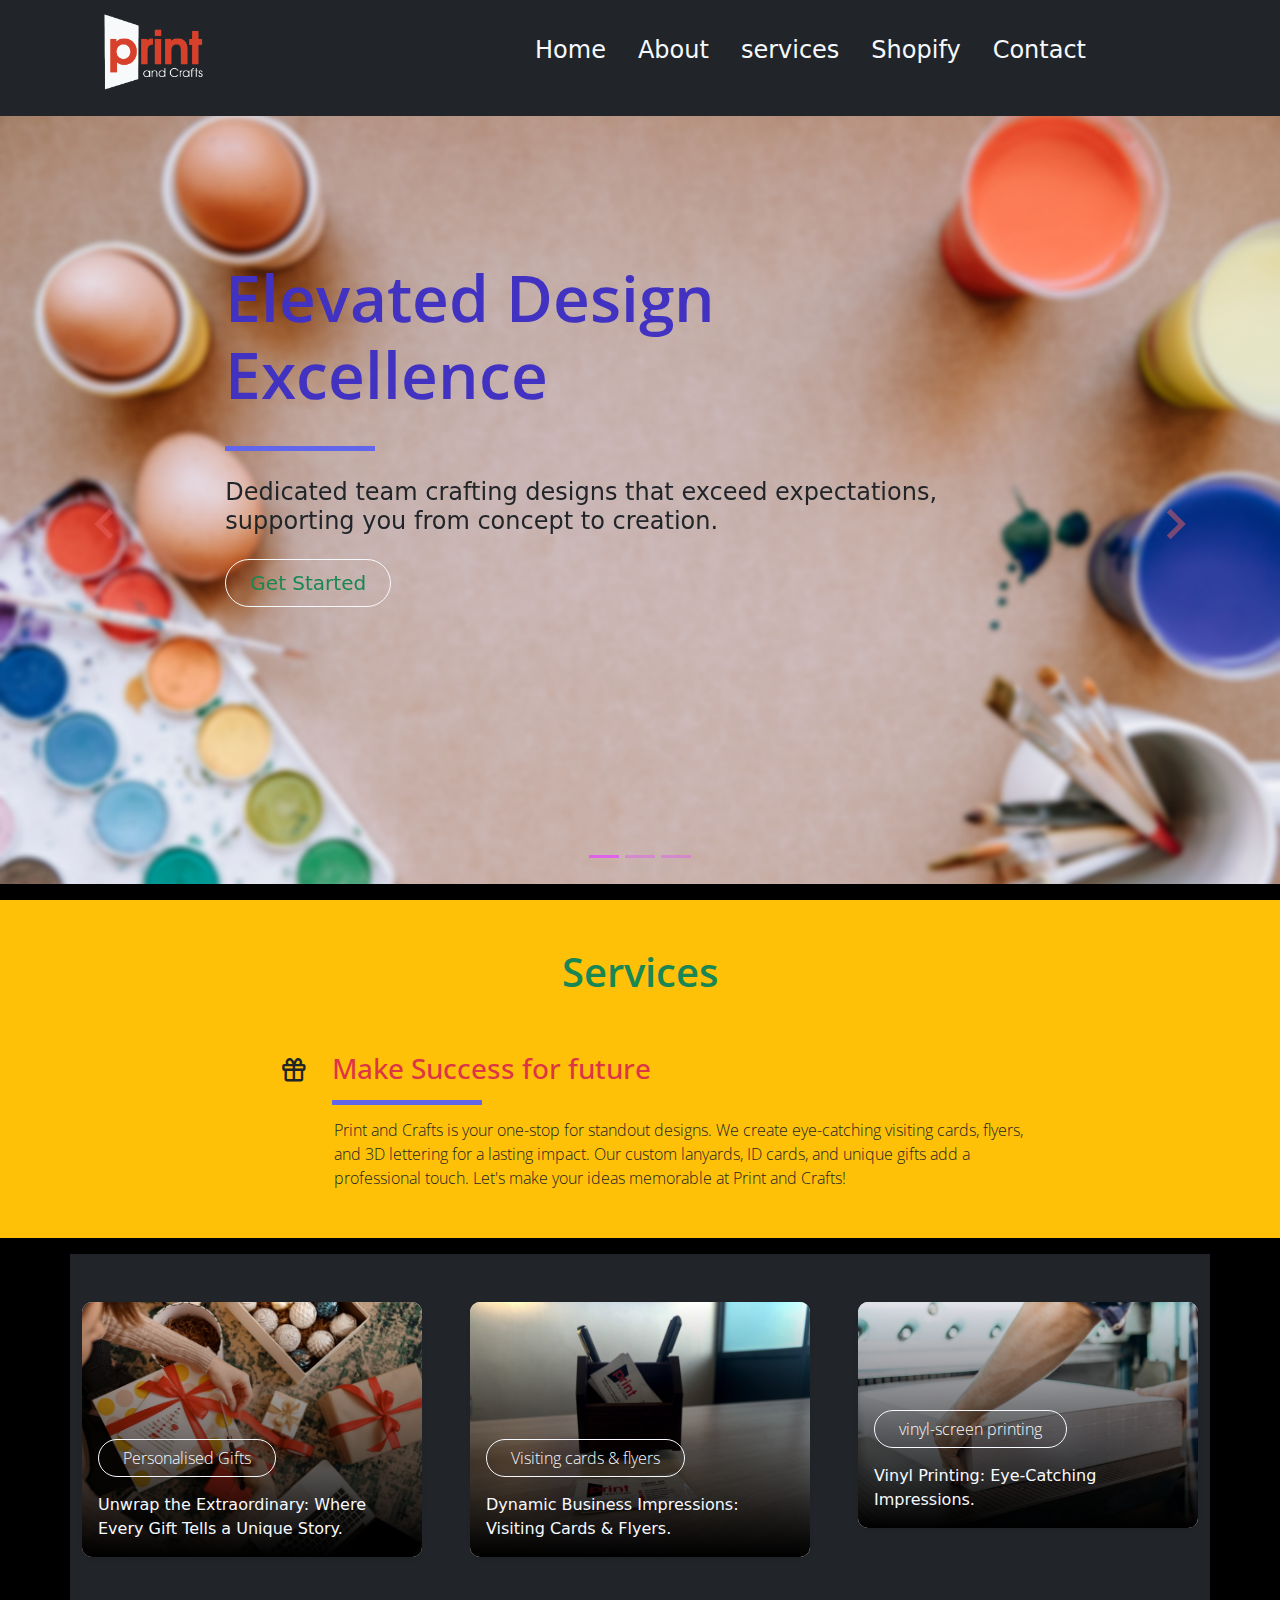
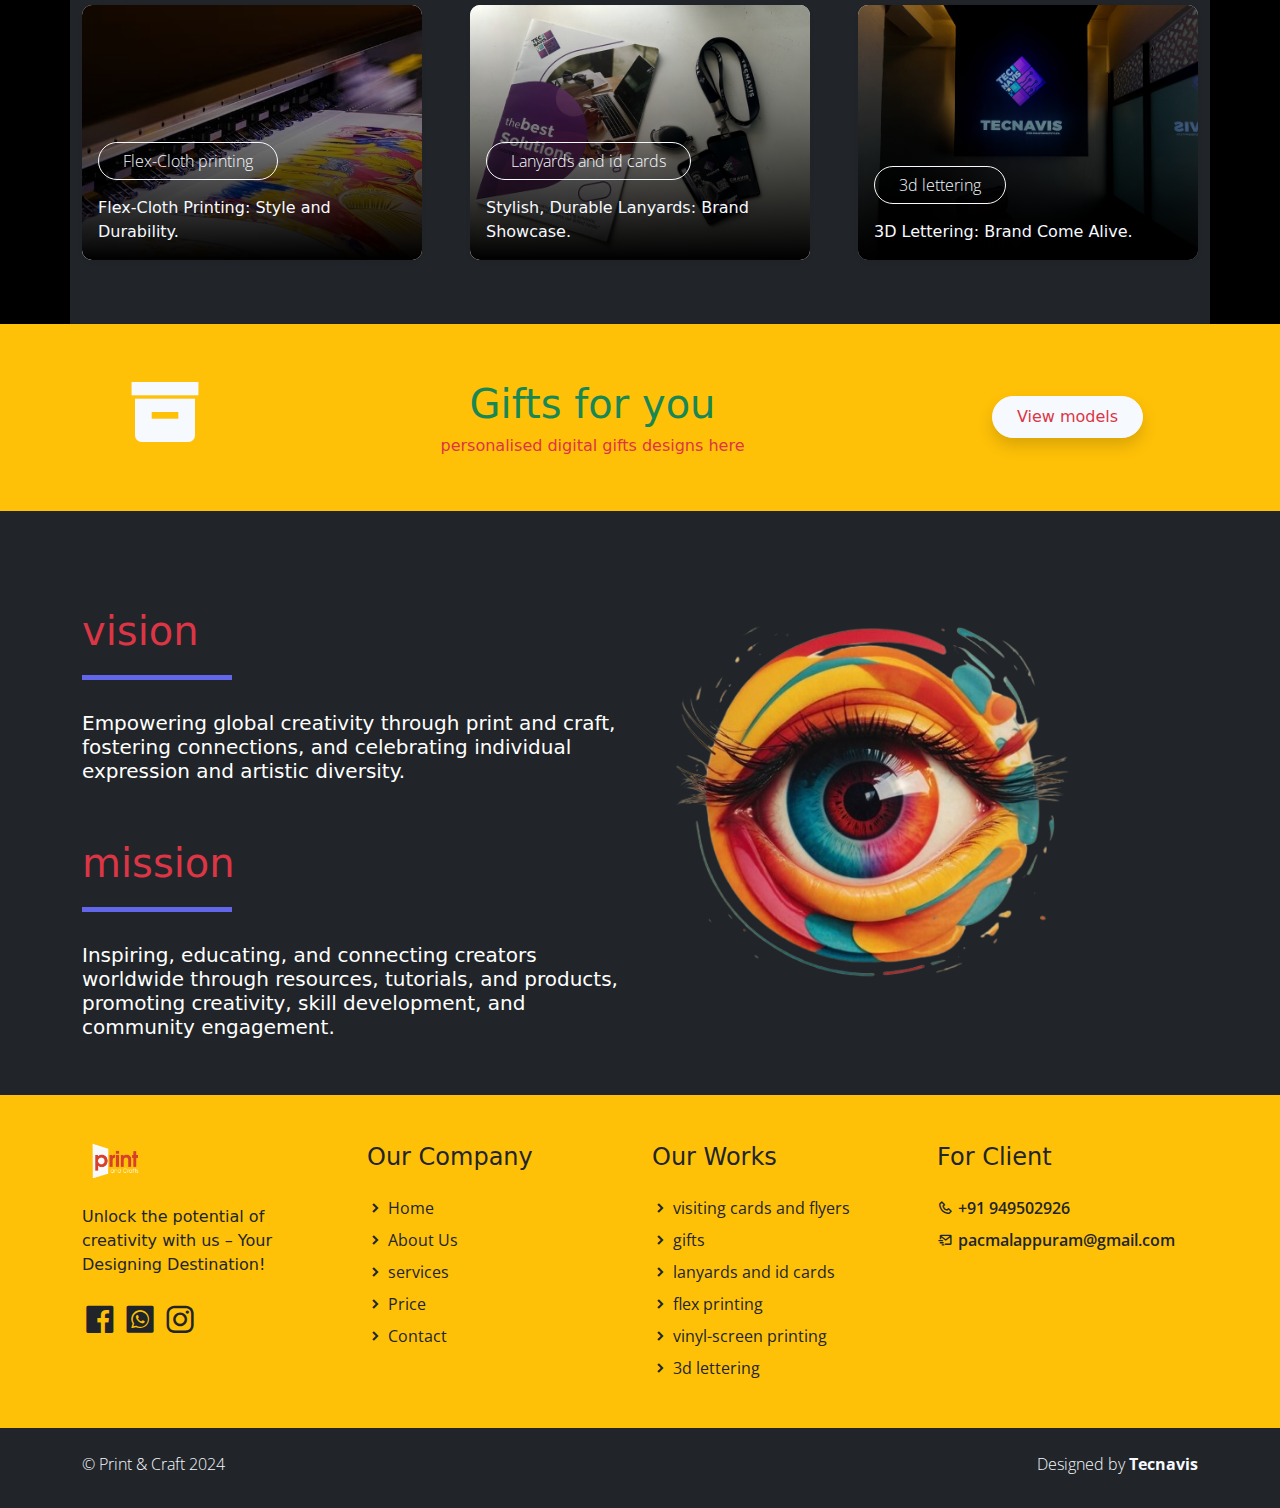
==== commit 307f576a: "edits" ====
--- a/index.html
+++ b/index.html
@@ -30,7 +30,7 @@
     <nav id="main_nav" class="navbar navbar-expand-lg navbar-light bg-dark">
         <div class="container d-flex justify-content-between align-items-end">
             <a class="navbar-brand h1" href="index.html">
-                <img style="width: ;"   src="./assets/img/logo-wt.png" width="100px">
+                <img style="width: ;"   src="./assets/img/logo-wt.png" width="150px">
                 <!-- <span class="text-light h4">Print and</span> <span class="text-danger h4">Crafts</span> -->
             </a>
             <button class="navbar-toggler border-0" type="button" data-bs-toggle="collapse" data-bs-target="#navbar-toggler-success" aria-controls="navbarSupportedContent" aria-expanded="false" aria-label="Toggle navigation">
@@ -49,12 +49,13 @@
                         <li class="nav-item">
                             <a class="nav-link btn-outline-danger square-pill px-3 text-light h4" href="work.html">services</a>
                         </li>
-                        <!-- <li class="nav-item">
-                            <a class="nav-link btn-outline-danger square-pill px-3 text-light h4 " href="pricing.html">Pricing</a>
-                        </li> -->
+                        <li class="nav-item">
+                            <a class="nav-link btn-outline-danger square-pill px-3 text-light h4 " href="https://www.shopify.com/in/free-trial/3-steps?term=shopify&adid=566014743975&campaignid=15433369407&branded_enterprise=1&BOID=brand&utm_medium=cpc&utm_source=google&gad_source=1&gclid=CjwKCAjw48-vBhBbEiwAzqrZVCArIeffDQz_3jHrrrKGKA06UCcZxnuYZ8rM68POF45aD9mFSLS_5xoCoTMQAvD_BwE&cmadid=516585705;cmadvertiserid=10730501;cmcampaignid=26990768;cmplacementid=324494758;cmcreativeid=163722649;cmsiteid=5500011">Shopify</a>
+                        </li>
                         <li class="nav-item">
                             <a class="nav-link btn-outline-danger square-pill px-3 text-light h4" href="contact.html">Contact</a>
                         </li>
+                        
                     </ul>
                 </div>
                 <!-- <div class="navbar align-self-center d-flex">
@@ -86,8 +87,8 @@
                             <div class="banner-content col-lg-8 col-8 offset-2 m-lg-auto text-left py-5 pb-5">
                                 <h1 style="background-color: ;" class=" text-primary semi-bold-600 banner-heading h1 text- display-3 mb-0 pb-5 mx-0 px-0 light-500 typo-space-line ">
                                    
-Elevated Design Excellence                             </h1>
-                                <p style="background-color:;" class="banner-body text-dark h4 py-3 mx-0 px-0">
+                                                       Elevated Design Excellence                             </h1>
+                                <p  class="banner-body text-dark h4 py-3 mx-0 px-0">
 
                                     Dedicated team crafting designs that exceed expectations, supporting you from concept to creation.                              </p>
                                 <a class=" text-success banner-button btn rounded-pill btn-outline-light btn-lg px-4" href="#" role="button">Get Started</a>
@@ -116,7 +117,7 @@
                             <div class="banner-content col-lg-8 col-8 offset-2 m-lg-auto text-left py-5 pb-5">
                                 <h1 style="background-color: ;" class=" text-danger semi-bold-600 banner-heading h1 text- display-3 mb-0 pb-5 mx-0 px-0 light-500 typo-space-line">
                                   
-Creative Potential Unleashed                                </h1>
+                                 Creative Potential Unleashed                                </h1>
                                 <p class="banner-body text-dark h4 py-3">
 
 
@@ -529,10 +530,10 @@
                     <h2 class="h4 pb-lg-3 text-dark light-400">For Client</h2>
                     <ul class="list-unstyled text-dark light-300">
                         <li class="pb-2">
-                            <i class='bx-fw bx bx-phone bx-xs'></i><a class="text-decoration-none text-dark py-1" href="tel:010-020-0340">+91 949502926</a>
-                        </li>
-                        <li class="pb-2">
-                            <i class='bx-fw bx bx-mail-send bx-xs'></i><a class="text-decoration-none text-dark py-1" href="mailto:info@company.com">pacmalappuram@gmail.com</a>
+                            <i class='bx-fw bx bx-phone bx-xs'></i><a class="text-decoration-none text-dark py-1 semi-bold-600" href="tel:010-020-0340">+91 949502926</a>
+                        </li>
+                        <li class="pb-2">
+                            <i class='bx-fw bx bx-mail-send bx-xs'></i><a class="text-decoration-none text-dark py-1 semi-bold-600" href="mailto:info@company.com">pacmalappuram@gmail.com</a>
                         </li>
                     </ul>
                 </div>
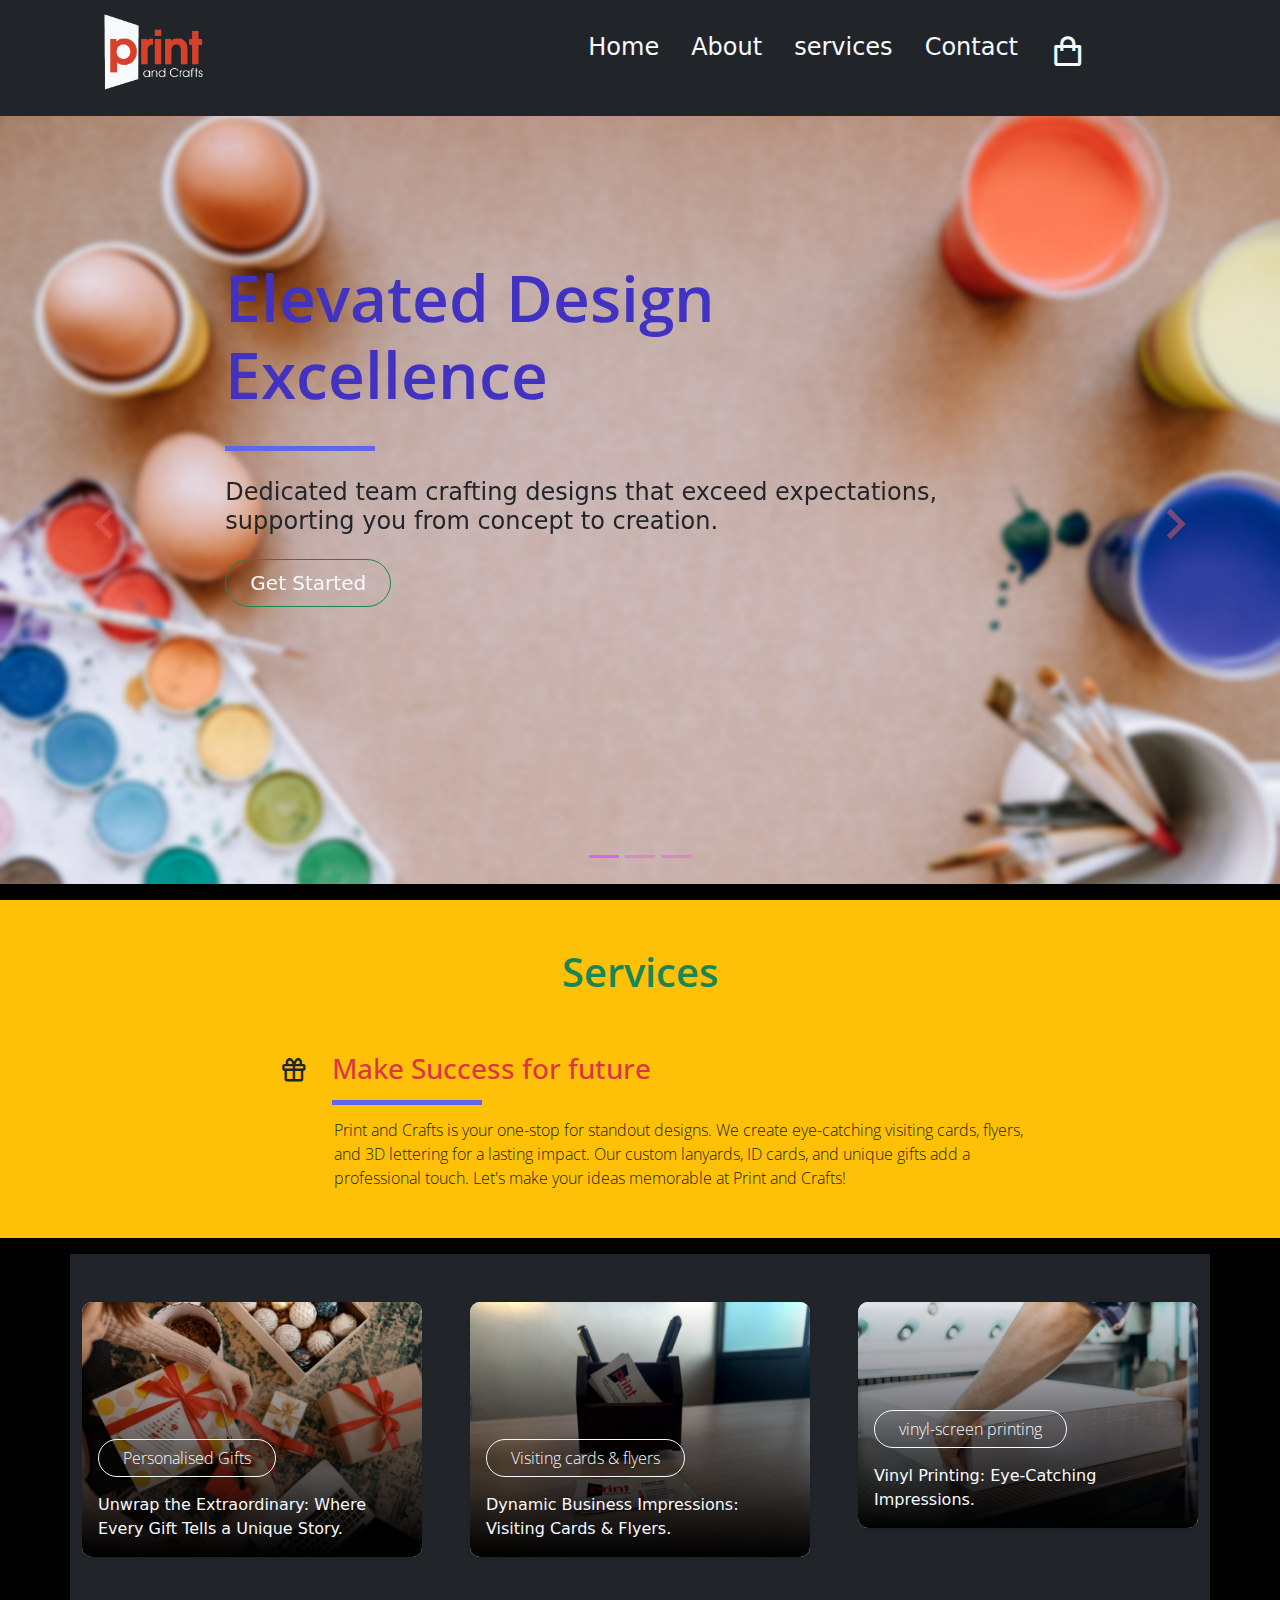
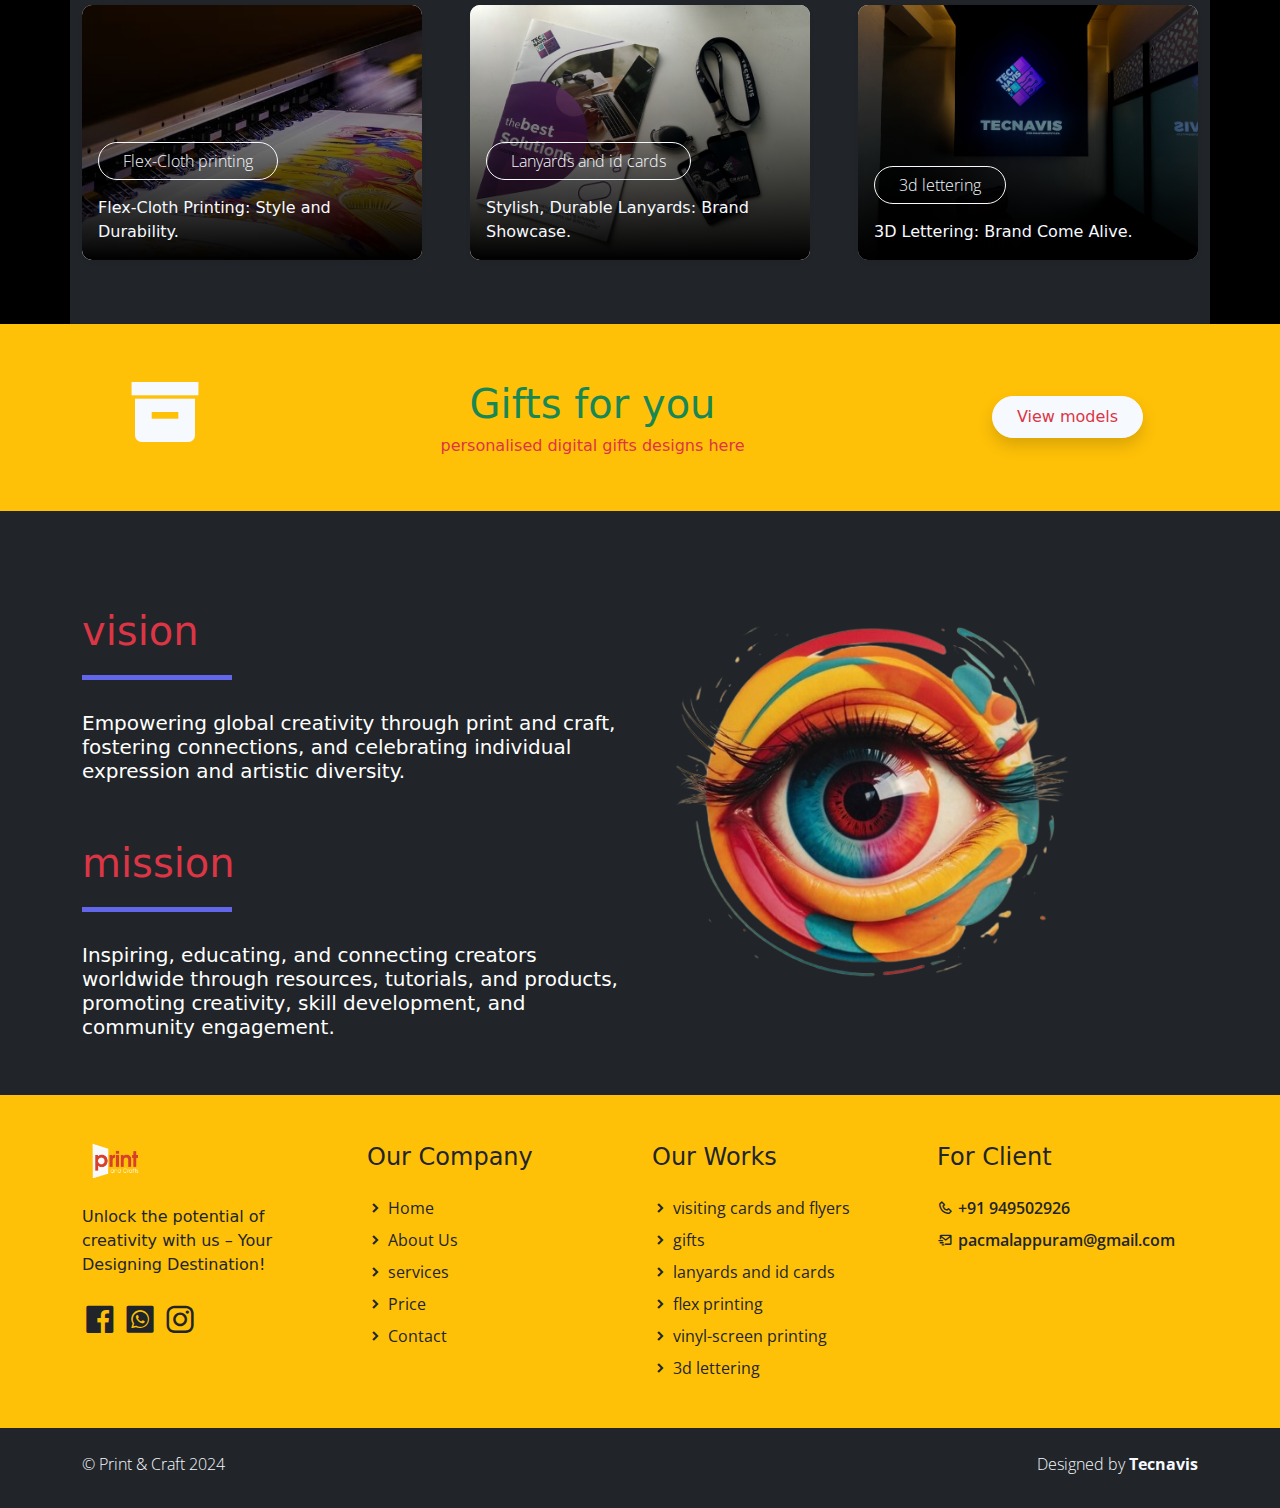
==== commit 15d5d733: "edits" ====
--- a/index.html
+++ b/index.html
@@ -49,13 +49,15 @@
                         <li class="nav-item">
                             <a class="nav-link btn-outline-danger square-pill px-3 text-light h4" href="work.html">services</a>
                         </li>
-                        <li class="nav-item">
-                            <a class="nav-link btn-outline-danger square-pill px-3 text-light h4 " href="https://www.shopify.com/in/free-trial/3-steps?term=shopify&adid=566014743975&campaignid=15433369407&branded_enterprise=1&BOID=brand&utm_medium=cpc&utm_source=google&gad_source=1&gclid=CjwKCAjw48-vBhBbEiwAzqrZVCArIeffDQz_3jHrrrKGKA06UCcZxnuYZ8rM68POF45aD9mFSLS_5xoCoTMQAvD_BwE&cmadid=516585705;cmadvertiserid=10730501;cmcampaignid=26990768;cmplacementid=324494758;cmcreativeid=163722649;cmsiteid=5500011">Shopify</a>
-                        </li>
+                        
                         <li class="nav-item">
                             <a class="nav-link btn-outline-danger square-pill px-3 text-light h4" href="contact.html">Contact</a>
                         </li>
-                        
+                        <li class="nav-item">
+                            <a class="nav-link btn-outline-danger square-pill px-3 text-light" target="_blank" href="http://facebook.com/">
+                                <i class='bx bx-shopping-bag bx-md'></i>
+                            </a>
+                        </li>
                     </ul>
                 </div>
                 <!-- <div class="navbar align-self-center d-flex">
@@ -91,7 +93,7 @@
                                 <p  class="banner-body text-dark h4 py-3 mx-0 px-0">
 
                                     Dedicated team crafting designs that exceed expectations, supporting you from concept to creation.                              </p>
-                                <a class=" text-success banner-button btn rounded-pill btn-outline-light btn-lg px-4" href="#" role="button">Get Started</a>
+                                <a class=" text-light banner-button btn rounded-pill btn-outline-success btn-lg px-4" href="#" role="button">Get Started</a>
                             </div>
                         </div>
 
@@ -106,7 +108,7 @@
                                     <p class="banner-body text-dark h4 py-3 mx-0 px-0">
                                     Print and Crafts crafts visually appealing designs, including business essentials and unique items, with a touch of craftsmanship.
                                 </p>
-                                <a class=" text-danger banner-button btn rounded-pill btn-outline-light btn-lg px-4" href="#" role="button">Get Started</a>
+                                <a class=" text-light banner-button btn rounded-pill btn-outline-danger btn-lg px-4" href="#" role="button">Get Started</a>
                             </div>
                         </div>
 
@@ -124,7 +126,7 @@
                                     Step into a world of dimension with our stunning 3D lettering designs. Transform your signage and branding into works of art that capture attention.
                                     
                                 </p>
-                                <a class=" text-primary  btn rounded-pill btn-outline-light btn-lg px-4" href="#" role="button">Get Started</a>
+                                <a class=" text-light  btn rounded-pill btn-outline-primary btn-lg px-4" href="#" role="button">Get Started</a>
                             </div>
                         </div>
 
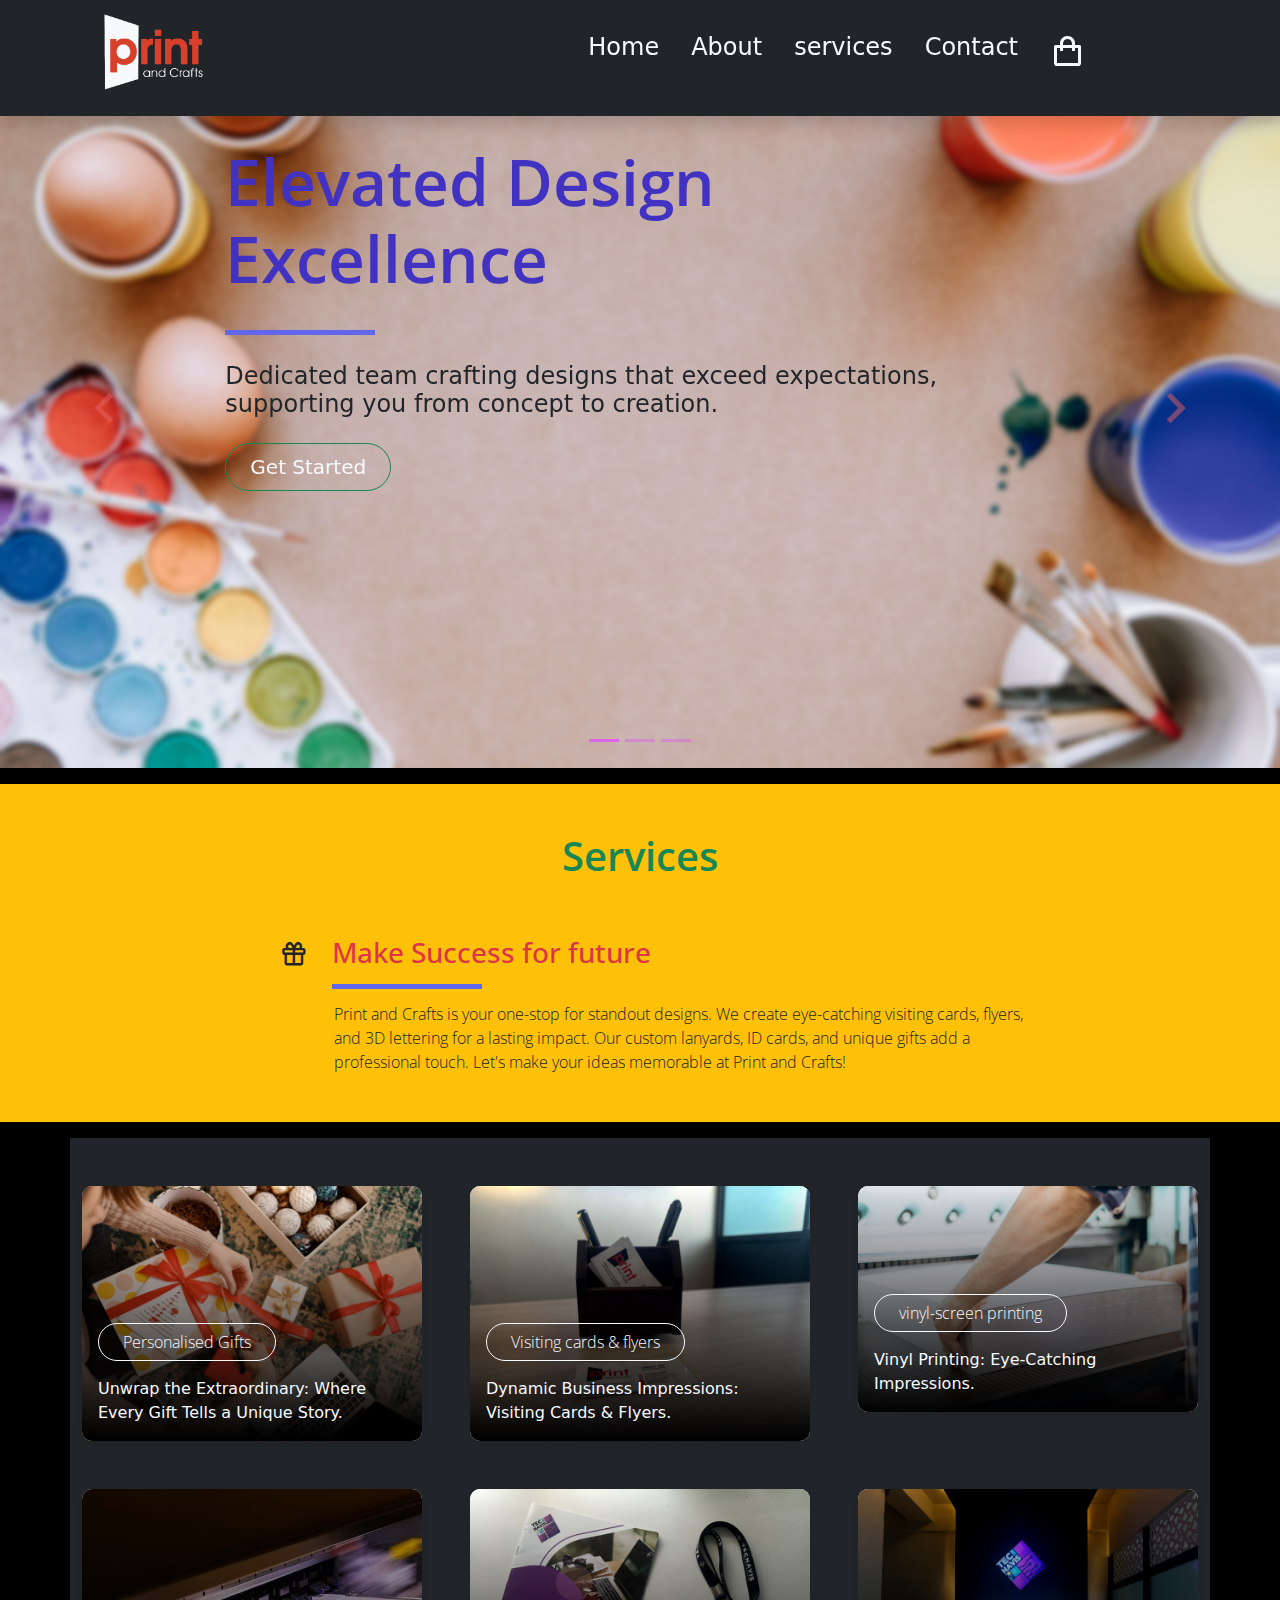
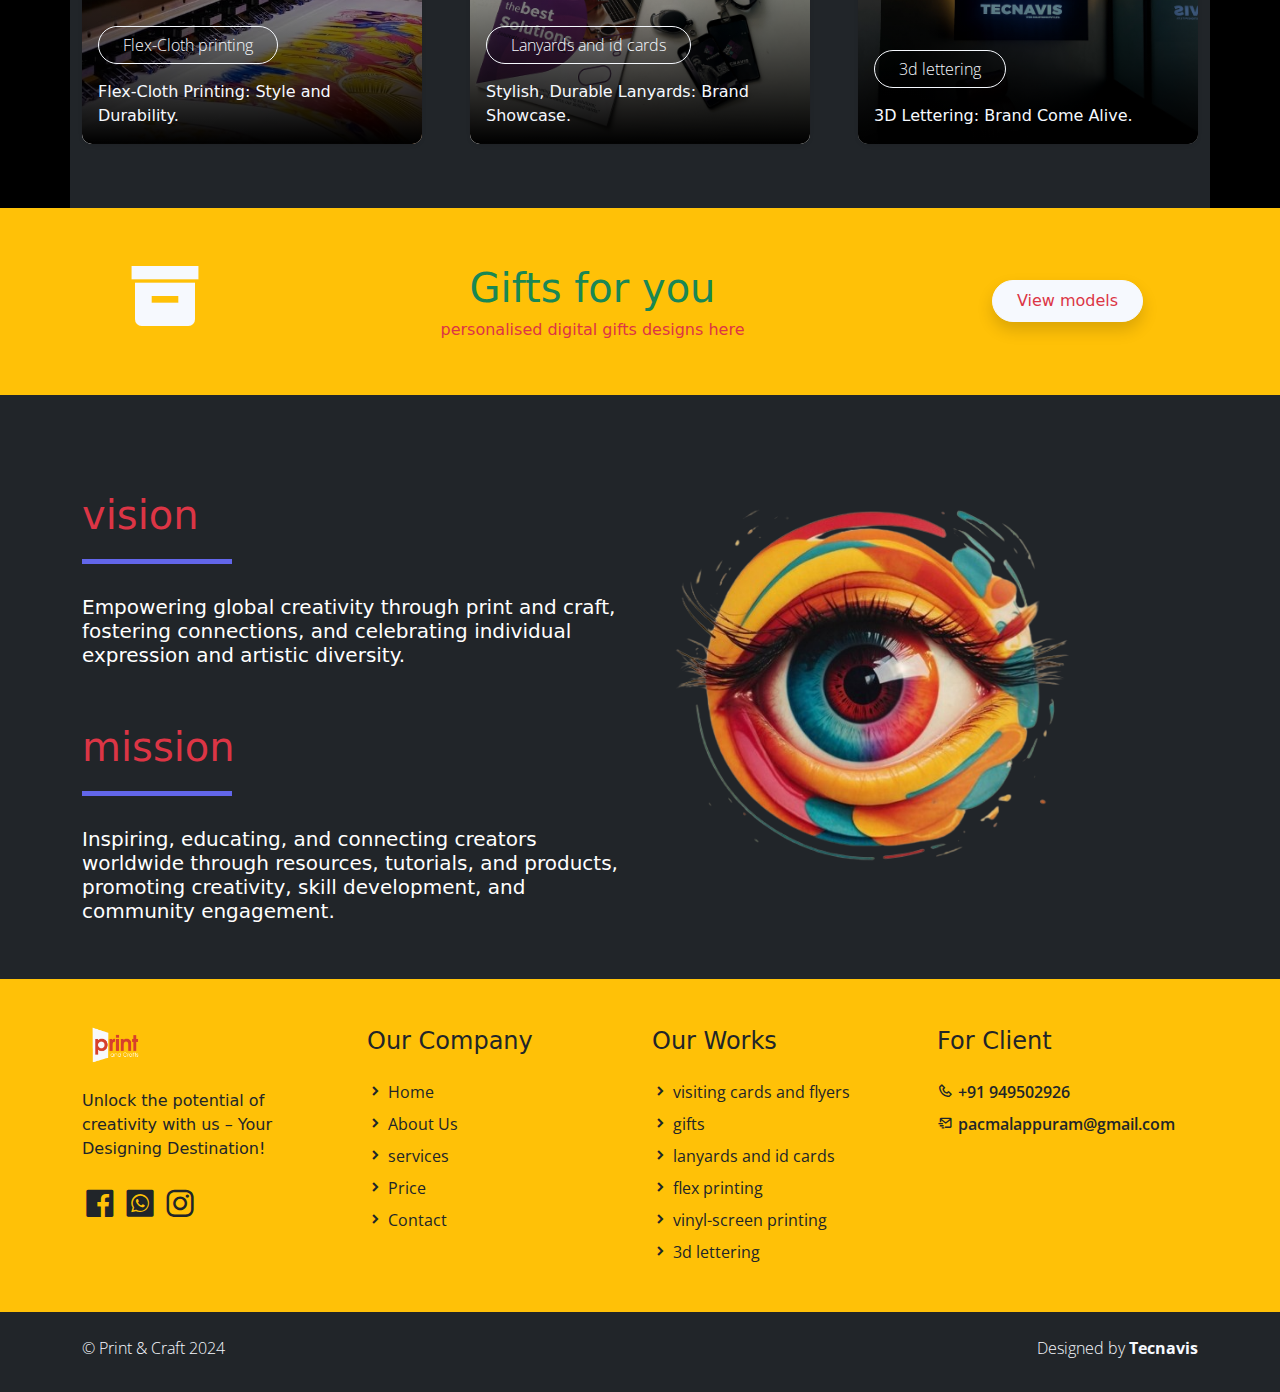
==== commit ec833cfd: "eidts" ====
--- a/index.html
+++ b/index.html
@@ -27,7 +27,7 @@
 
 <body style="background-color: black;">
     <!-- Header -->
-    <nav id="main_nav" class="navbar navbar-expand-lg navbar-light bg-dark">
+    <nav id="main_nav" class="navbar navbar-expand-lg navbar-light bg-dark shadow fixed-top">
         <div class="container d-flex justify-content-between align-items-end">
             <a class="navbar-brand h1" href="index.html">
                 <img style="width: ;"   src="./assets/img/logo-wt.png" width="150px">
